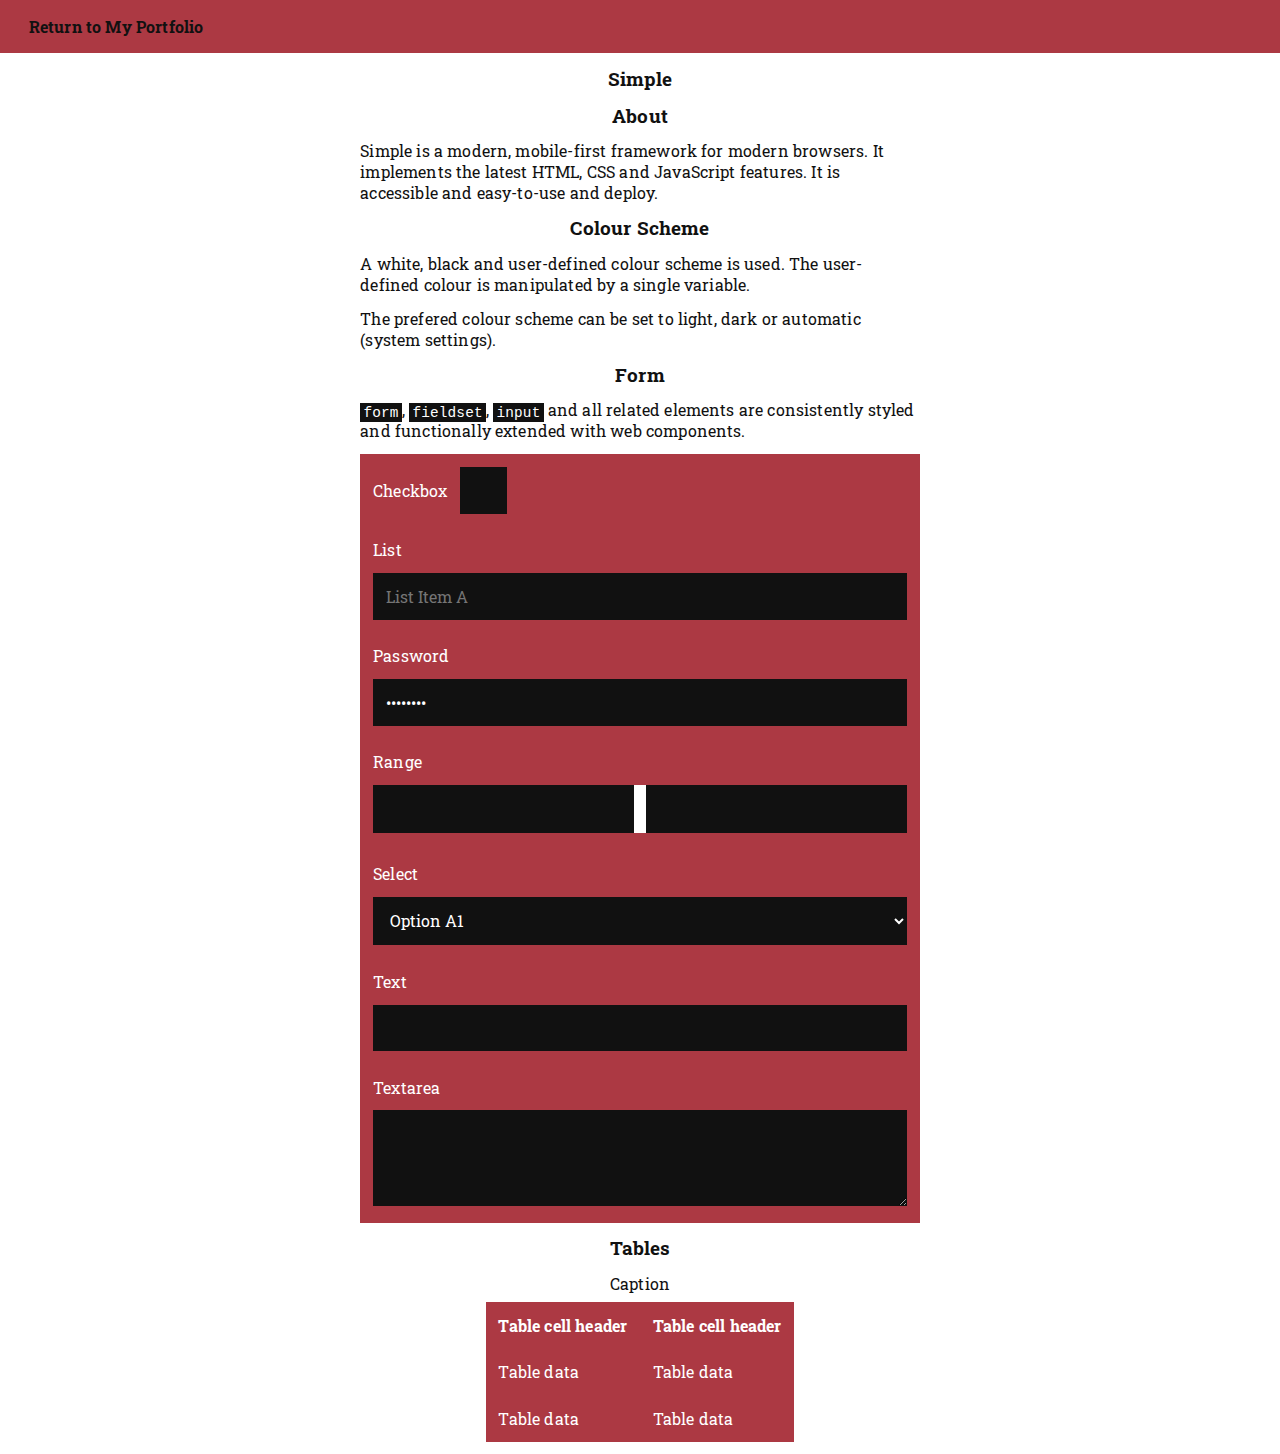
==== index.html @ 48f6e259 "Initial Commit" ====
<!DOCTYPE html>
<html lang="en" dir="ltr">
  <head>
    <meta charset='utf-8'>
    <meta name='viewport' content='width = device-width, initial-scale = 1.0'>
    <title>Scott Sewards' Simple Framework</title>
    <link rel='stylesheet' href='css/variables.min.css'>
    <link rel='stylesheet' href='css/layouts.min.css'>
    <link rel='stylesheet' href='css/content.min.css'>
    <link rel='stylesheet' href='css/components.min.css'>
    <script type='text/javascript' src='js/simple.js'></script>
    <script type='text/javascript'>
    var hue = getComputedStyle(document.documentElement).getPropertyValue('--col-theme-hue');
    setInterval(function() {
      hue = parseInt(hue) + 1;
      document.documentElement.style.setProperty('--col-theme-hue', hue + '');
      setCookie('themeColourHue', hue, false);
    }, 50);
    </script>
  </head>
  <body>
    <nav>
      <div>
        <a href='index.html'>Return to My Portfolio</a>
      </div>
    </nav>
    <main>
      <section>
        <h1>Simple</h1>
        <article>
          <h2>About</h2>
          <p>Simple is a modern, mobile-first framework for modern browsers. It implements the latest HTML, CSS and JavaScript features. It is accessible and easy-to-use and deploy.</p>
          <p class='hide'>The layout and content are seperated. Hence you can deploy layout or content features.</p>
        </article>
        <article>
          <header>
            <h2>Colour Scheme</h2>
          </header>
          <p>A white, black and user-defined colour scheme is used. The user-defined colour is manipulated by a single variable.</p>
          <p>The prefered colour scheme can be set to light, dark or automatic (system settings).</p>
          <p class='hide'>Select a colour scheme. This may not work for some browsers or devices.</p>
          <form id='change-colour-scheme' class='hide'>
            <fieldset>
              <legend>Change Colour Scheme</legend>
              <p>Set colour scheme:</p>
              <div class='inline'>
                <div class='inline'>
                  <input id='light-mode' type='radio' name='colour-scheme' value='0' disabled/>
                  <label for='light-mode'>Light</label>
                </div>
                <div class='inline'>
                  <input id='dark-mode' type='radio' name='colour-scheme' value='1' disabled/>
                  <label for='dark-mode'>Dark</label>
                </div>
              </div>
              <div class='inline'>
                <input id='auto-mode' type='radio' name='colour-scheme' value='2' disabled/>
                <label for='auto-mode'>Automatic (system settings)</label>
              </div>
            </fieldset>
          </form>
          <script type='text/javascript'>
          const prefersLight = window.matchMedia && window.matchMedia('(prefers-color-scheme: light)').matches;

          if(prefersLight) document.getElementById('light-mode').checked = true;
          else document.getElementById('dark-mode').checked = true;

          document.getElementById('light-mode').addEventListener('change', function() {
            if(this.checked) {
              document.body.style.setProperty('--col-white', '#FFF');
              document.body.style.setProperty('--col-black', '#111');
            }
          });
          document.getElementById('dark-mode').addEventListener('change', function() {
            if(this.checked) {
              document.body.style.setProperty('--col-white', '#111');
              document.body.style.setProperty('--col-black', '#FFF');
            }
          });
          </script>
        </article>
      </section>
      <!--section id='components' class='hide'>
      <h2>Components</h2>
      <p>Create Alber elements using -box suffix.</p>
      <p>I have created custom elements to ease use of the framework. No more must you use classes to use <code class='element'>div</code> and <code class='class'>.class</code>.</p>
      <article id='accord-box'>
        <h3>Accordion Box</h3>
        <accord-box>
          <accord-item>
            <summary>Accord Item A</summary>
            <p>Lorem ipsum dolor sit amet, consectetur adipisicing elit, sed do eiusmod tempor incididunt ut labore et dolore magna aliqua. Ut enim ad minim veniam, quis nostrud exercitation ullamco laboris nisi ut aliquip ex ea commodo consequat.</p>
          </accord-item>
          <accord-item>
            <summary>Accord Item B</summary>
            <p>Duis aute irure dolor in reprehenderit in voluptate velit esse cillum dolore eu fugiat nulla pariatur. Excepteur sint occaecat cupidatat non proident, sunt in culpa qui officia deserunt mollit anim id est laborum.</p>
          </accord-item>
        </accord-sum>
      </article>
      <article id='code-box'>
        <h3>Code Box</h3>
        <code-box>
          <code-comment>Lorem ipsum</code-comment>
        </code-box>
      </article>
      <article id='column-box'>
        <h3>Column Box</h3>
        <column-box>
          <div>
            <h4>Col Item A</h4>
            <p>Lorem ipsum dolor sit amet, consectetur adipisicing elit, sed do eiusmod tempor incididunt ut labore et dolore magna aliqua. Ut enim ad minim veniam, quis nostrud exercitation ullamco laboris nisi ut aliquip ex ea commodo consequat.</p>
          </div>
          <div>
            <h4>Col Item B</h4>
            <p>Duis aute irure dolor in reprehenderit in voluptate velit esse cillum dolore eu fugiat nulla pariatur. Excepteur sint occaecat cupidatat non proident, sunt in culpa qui officia deserunt mollit anim id est laborum.</p>
          </div>
        </column-box>
      </article>
      <article id='grid-box'>
        <h3>Grid Box</h3>
        <grid-box>
          <grid-item>
            <h4>Grid Item A</h4>
            <p>Lorem ipsum dolor sit amet, consectetur adipisicing elit, sed do eiusmod tempor incididunt ut labore et dolore magna aliqua. Ut enim ad minim veniam, quis nostrud exercitation ullamco laboris nisi ut aliquip ex ea commodo consequat.</p>
          </grid-item>
          <grid-item>
            <h4>Grid Item B</h4>
            <p>Duis aute irure dolor in reprehenderit in voluptate velit esse cillum dolore eu fugiat nulla pariatur. Excepteur sint occaecat cupidatat non proident, sunt in culpa qui officia deserunt mollit anim id est laborum.</p>
          </grid-item>
        </grid-box>
      </article>
      <article id='slide-box'>
        <h3>Slide Box</h3>
        <slide-box autoslide timer='5000' thumbnails>
          <slide-img  src='https://css-tricks.com/wp-content/uploads/2016/01/the-difference-placeholder.png' alt='fjnrwf'></slide-img>
        </slide-box>
      </article>
      <article id='tab-box'>
        <h3>Tab Box</h3>
        <tab-box>
          <tab-titles>
            <tab-title for='title-a' open>Title A</tab-title>
            <tab-title for='title-b'>Title B</tab-title>
          </tab-titles>
          <tab-item id='title-a'>
            <p>Lorem ipsum dolor sit amet, consectetur adipisicing elit, sed do eiusmod tempor incididunt ut labore et dolore magna aliqua. Ut enim ad minim veniam, quis nostrud exercitation ullamco laboris nisi ut aliquip ex ea commodo consequat.</p>
          </tab-item>
          <tab-item id='title-b'>
            <p>Duis aute irure dolor in reprehenderit in voluptate velit esse cillum dolore eu fugiat nulla pariatur. Excepteur sint occaecat cupidatat non proident, sunt in culpa qui officia deserunt mollit anim id est laborum.</p>
          </tab-item>
          </tab-box>
        </article>
      </article>
    </section-->
      <section id='form'>
        <h2>Form</h2>
        <p><code>form</code>, <code>fieldset</code>, <code>input</code> and all related elements are consistently styled and functionally extended with web components.</p>
        <form>
          <div class='inline'>
            <label for='checkbox'>Checkbox</label>
            <input id='checkbox' type='checkbox' name='checkbox' value='on'/>
          </div>
          <div>
            <label for='list'>List</label>
            <input id='list' name='list' list='list-items' placeholder='List Item A'/>
          </div>
          <datalist id='list-items'>
            <option value='List Item A'/>
            <option value='List Item B'/>
            <option value='List Item C'/>
          </datalist>
          <div>
            <label for='password'>Password</label>
            <input id='password' type='password' name='password' value='password'/>
            <input class='hide' type="button" name="show-password" value="Show">
          </div>
          <div>
            <label for='range'>Range</label>
            <input id='range' type='range' name='range'/>
          </div>
          <div>
            <label for='select'>Select</label>
            <select id='select' name='select'>
              <optgroup label='A'>
                <option value='1'>Option A1</option>
                <option value='1'>Option A2</option>
              </optgroup>
              <optgroup label='B'>
                <option value='1'>Option B1</option>
              </optgroup>
            </select>
          </div>
          <div>
            <label for='text'>Text</label>
            <input id='text' type='text' name='text'/>
          </div>
          <div>
            <label for='textarea'>Textarea</label>
            <textarea id='textarea' name='textarea'></textarea>
          </div>
        </form>
      </section>
      <section id='tables' class=''>
        <h2>Tables</h2>
        <table>
          <caption>Caption</caption>
          <thead>
            <tr>
              <th>Table cell header</th>
              <th>Table cell header</th>
            </tr>
          </thead>
          <tbody>
            <tr>
              <td>Table data</td>
              <td>Table data</td>
            </tr>
          </tbody>
          <tfoot>
            <tr>
              <td>Table data</td>
              <td>Table data</td>
            </tr>
          </tfoot>
        </table>
      </section>
      <section id='lists' class='hide'>
        <h2>Lists</h2>
        <div>
          <h3>Descriptive List</h3>
          <dl>
            <dt>This is a descriptive term in a descriptive list.</dt>
            <dd>This is a descriptive definition.</dd>
            <dt>This is another descriptive term.</dt>
            <dd>This is another descriptive definition.</dd>
          </dl>
        </div>
        <div>
          <h3>Lettered List</h3>
          <ol type='A'>
            <li>This is a list item.</li>
            <li>This is another list item.</li>
          </ol>
        </div>
        <div>
          <h3>Ordered List</h3>
          <ol>
            <li><data value="000033">This is a data in a list item.</data></li>
            <li>This is another list item.</li>
          </ol>
        </div>
        <div>
          <h3>Unordered List</h3>
          <ul>
            <li>This is a list item.</li>
            <li>This is another list item.</li>
          </ul>
        </div>
        <h2>Quotes</h2>
        <blockquote cite="https://www.goodreads.com/quotes/144310-the-nitrogen-in-our-dna-the-calcium-in-our-teeth">The nitrogen in our DNA, the calcium in our teeth, the iron in our blood, the carbon in our apple pies were made in the interiors of collapsing stars. We are made of starstuff.</blockquote>
        <cite>This is a citation.</cite>
        <q cite="http://reddit.com">This is quote.</q>
      </section>
      <section id='directions' class='hide'>
        <h2>Directions</h2>
        <dialog>This is a dialog.</dialog>
        <div class='hide'>
          <h3>Details</h3>
          <details open>
            <summary>This is <code>summary</code> for details, click to toggle close/open.</summary>
            <p>This text should be shown if the details element is opened.</p>
          </details>
        </div>
        <div class=''>
          <h3>Meter</h3>
          <meter value="50" min="0" max="100"></meter>
        </div>
        <div class=''>
          <h3>Progress</h3>
          <progress value="50" max="100">50%</progress>
        </div>
      </section>
    </main>
  </body>
</html>
---- css/variables.min.css ----
@import url("https://fonts.googleapis.com/css2?family=Roboto+Slab:wght@400&display=swap");:root{--col-const-white: #FFF;--col-const-black: #111;--col-white: var(--col-const-white);--col-black: var(--col-const-black);--col-theme-hue: 341;--col-theme: hsl(var(--col-theme-hue), 50%, 45%);--col-dark-theme: hsl(var(--col-theme-hue), 30%, 50%, 50%);--col-deleted: rgba(255, 0, 0, 0.6);--col-disabled: #CCC;--col-hover: #999;--col-inserted: rgba(0, 255, 0, 0.6);--col-marked: rgba(255, 255, 0, 0.6);--col-warned: #BB2B2B;--font: 'Roboto Slab', serif;--font-size: 16px;--font-script-size: 70%;--space: 0.8rem;--inline-space: 0.1rem 0.2rem;--list-space: calc(var(--space) * 2);--character-limit: 65ch;--content-width: 65rem;--transition-time: 0.125s}*{outline:0}*:focus{box-shadow:0 0 0 0.1rem black}::-webkit-calendar-picker-indicator{filter:invert(1)}.dark{--col-white: var(--col-const-black);--col-black: var(--col-const-white)}.dark ::-webkit-calendar-picker-indicator{filter:invert(0)}:disabled{cursor:not-allowed !important;background:var(--col-disabled)}::selection{background:var(--col-marked)}.picture{margin-top:-5rem;width:10rem}.banner{max-width:100rem;max-height:25rem;margin:auto;margin-top:-1rem;width:100%}.post{display:flex}.post img{width:6rem}.post>div{display:flex;flex-direction:row;width:100%;padding:var(--space)}.post p{margin:0}.user .meta,.community .meta{display:flex;flex-direction:column;background:var(--col-theme);padding:var(--space);width:100%;text-align:center}.users,.communities{display:grid;grid-template-columns:repeat(3, 1fr);grid-gap:var(--space)}
---- css/layouts.min.css ----
body,body *{box-sizing:border-box}body{background:var(--col-white);color:var(--col-black);font-family:var(--font);font-kerning:normal;font-size:var(--font-size);letter-spacing:0.01rem;display:grid;grid-gap:0;grid-template-columns:100%;grid-template-areas:"navi" "side" "main" "foot";margin:0;transition:background-color var(--transition-time)}nav{user-select:none;background:var(--col-theme);color:var(--col-black);font-weight:bold;z-index:100;position:sticky;top:0;display:flex;justify-content:space-between;grid-area:navi;padding:0 var(--space);width:100%}nav div{position:relative;display:flex;justify-content:space-between;flex-direction:row}nav div a,nav div p{color:inherit;display:block;padding:1rem;margin:0;text-decoration:none;white-space:nowrap}nav div a:hover+div,nav div p:hover+div{display:flex}nav div div{background:var(--col-theme);position:absolute;top:100%;right:-1px;display:none;border:1px solid var(--col-theme);border-top:0;flex-direction:column}nav div div:hover{display:flex}aside#content{background:#EEE;grid-area:cont;margin:auto;width:100%;max-width:var(--character-limit)}main{grid-area:main;padding:0 var(--space);margin:auto;width:100%;max-width:var(--character-limit)}aside#sidebar{background:#EEE;grid-area:side;margin:auto;width:100%;max-width:var(--character-limit)}footer{display:block;grid-area:foot;width:100%}footer div{margin:auto;max-width:var(--character-limit)}@media (min-width: 80ch){nav div ul{flex-direction:row}}.invert{background:var(--col-black);color:var(--col-white)}
---- css/content.min.css ----
﻿iframe{display:block;border:0;margin:var(--pad) auto;width:100%}picture{display:block;margin:var(--pad) auto;width:100%}form{color:var(--col-const-white);background:var(--col-theme);padding:var(--space);display:block;padding-top:0;margin:var(--space) auto}fieldset{display:block;padding:var(--space);padding-top:0;border:0.1rem solid var(--col-white);min-width:0}legend{display:block;padding:var(--space);margin:auto;margin-bottom:calc(var(--space) * -1);white-space:nowrap}label,output{display:block;padding:var(--space) var(--space) 0 0;margin-top:var(--space);white-space:nowrap}button,input,select,textarea{background:var(--col-const-black);color:var(--col-const-white);font-family:var(--font);font-size:var(--font-size);padding:var(--space);border:0;margin:0;margin-top:var(--space);width:100%;transition:background-color 0.1s}button:not(:disabled):hover,button:not(:disabled):focus,input:not(:disabled):hover,input:not(:disabled):focus,select:not(:disabled):hover,select:not(:disabled):focus,textarea:not(:disabled):hover,textarea:not(:disabled):focus{background:var(--col-hover)}button,input[type='button'],input[type='reset'],input[type='submit']{cursor:pointer;width:auto}input[type='checkbox'],input[type='radio']{cursor:pointer;appearance:none;position:relative;height:2.925rem;width:2.925rem}input[type='checkbox']{border-radius:var(--border-radius)}input[type='checkbox']:checked::after{position:absolute;content:"✓";padding-left:0.3rem}input[type='radio']{border:calc(var(--space) / 2) solid var(--col-const-black);border-radius:100%}input[type='radio']:checked{background:var(--col-theme)}input[type='color']{cursor:pointer;padding:calc(var(--space) / 2);height:3rem}input[type='color']::-webkit-color-swatch-wrapper,input[type='color']::-webkit-color-swatch{border:0;border-radius:calc(var(--border-radius) / 2)}input[type='range']{appearance:none;padding-left:0;padding-right:0;padding:0}input[type='range']::-webkit-slider-thumb{-webkit-appearance:none;cursor:pointer;background:var(--col-const-white);height:3rem;width:var(--space)}optgroup{background:var(--col-black);color:var(--col-white)}datalist{display:none}textarea{resize:vertical;min-height:3rem;height:6rem;max-height:50vh}[class*='inline']{display:flex;width:100%}[class*='inline'] button+*,[class*='inline'] input+*{margin-left:var(--space)}[class*='inline'][class*='equal'] *{width:100% !important}[class*='inline'] figure+figure{margin-left:var(--space)}.inline div{margin:0}audio{user-select:none;display:block;margin:var(--space) auto;width:100%}canvas{background:var(--col-black);display:block;margin:auto}figure{background:var(--col-alpha-theme);position:relative;display:block;border-radius:var(--border-radius);margin:auto}figure img{margin:auto;height:auto;max-height:12rem;width:auto;max-width:12rem}figcaption{display:block;padding:var(--space);text-align:center}img{user-select:none;display:block;border-radius:var(--border-radius);margin:auto;width:100%;max-width:var(--content-width);transition:transform 0.1s}img:hover{transform:scale(3)}svg{display:block;margin:auto}video{user-select:none;display:block;border-radius:var(--border-radius);margin:var(--space) auto;width:100%}article{display:block}article+article{margin-top:var(--space)}aside{display:block}footer{display:block;padding:var(--space);margin:auto;text-align:center}h1,h2,h2,h3,h4,h5,h6{font-weight:bold;text-align:center}h1{font-size:120%}h2{font-size:116%}h3{font-size:112%}h4{font-size:108%}h5{font-size:104%}h6{font-size:100%}h1,h2,h3,h4,h5,h6,p{margin:var(--space) auto}nav{display:block}section{display:block;padding:0;margin:auto;width:100%}section[class*='fill']{background:var(--col-theme) !important;color:var(--col-const-white) !important}section[class*='tall']{min-height:100vh !important}section[class*='wide']{max-width:100% !important}section+section{margin-top:var(--space)}table{background:var(--col-theme);color:var(--col-white);padding:var(--space);border-collapse:collapse;border-radius:var(--border-radius);margin:var(--space) auto;overflow:auto}caption{color:var(--col-black);margin-bottom:0.5rem}tr:hover{background:var(--col-dark-theme)}th{font-weight:bold}th,td{padding:var(--space)}a{color:inherit}abbr,acronym{cursor:help;text-decoration:underline dotted}blockquote,cite,q{font-style:italic;display:block;margin:var(--space) auto;max-width:var(--width-chars);text-align:center}blockquote::before,cite::before,q::before{content:open-quote}blockquote::after,cite::after,q::after{content:close-quote}code{font-family:"Courier New";font-size:90%;background:var(--col-black);color:var(--col-white);display:inline;padding:var(--inline-space);border-radius:var(--border-radius);white-space:pre;tab-size:4}del,.deleted{background:var(--col-deleted);text-decoration:none}del::before,.deleted::before{content:"[deletion start] "}del::after,.deleted::after{content:" [deletion end]"}dialog{background:var(--col-theme);display:block;position:static;padding:var(--space);border:var(--border);margin:auto}dl>dt{font-weight:bold}dl>dd{margin:0 0 var(--space) var(--list-space)}em,.emphasise,i,.italic{font-style:italic}.hide{display:none !important}hr{border:0;border-top:0.1rem solid var(--col-theme);margin:var(--space) 0}ins,.inserted{background:var(--col-inserted);text-decoration:none}ins::before,.inserted::before{content:"[insertion start] "}ins::after,.inserted::after{content:" [insertion end]"}kbd{background:var(--col-black);color:var(--col-white);display:inline;padding:var(--space-inline);border-radius:1px;box-shadow:0 2px 0 0 var(--col-theme)}mark{background:var(--col-marked)}mark::before{content:"[highlight start] "}mark::after{content:" [highlight end]"}meter,progress{display:block;margin:var(--space) auto;width:100%}meter{height:2rem}meter::-webkit-meter-bar{background:var(--col-black);border:0;border-radius:var(--border-radius)}meter::-webkit-meter-optimum-value{background:var(--col-theme)}progress{appearance:none}progress::-webkit-progress-bar{background:var(--col-black);border-radius:var(--border-radius)}progress::-webkit-progress-value{background:var(--col-theme);border-radius:var(--border-radius)}ol,ul{padding:0;margin-left:calc(var(--space) * 2)}ul li{list-style-type:square}pre{display:block}progress{cursor:progress}s,.strike{text-decoration:line-through}s:hover,.strike:hover{text-decoration:none}script{display:none}sub,.sub{font-size:var(--font-script-size);vertical-align:sub}sup,.sup{font-size:var(--font-script-size);vertical-align:super}time{font-weight:bold}var{font-style:italic}script{display:none}
---- css/components.min.css ----
column-box,.column{display:flex;flex-flow:row wrap}grid-box,.grid{display:grid;grid-template-columns:1fr;gap:var(--pad)}@media (min-width: 30rem){grid-box,.grid{grid-template-columns:1fr 1fr}}@media (min-width: 60rem){grid-box,.grid{grid-template-columns:1fr 1fr 1fr}}.carousel{text-align:center;display:flex;width:auto;overflow:hidden}:matches(slide-box,.slideshow) img{display:none}.accordion{filter:drop-shadow(var(--shadow))}.accordion>p{cursor:pointer;padding:var(--space);margin:0}.accordion>p:not(:first-child){border-top:0}.accordion>p.active{border-bottom:0}.accordion>div{padding:var(--space);border-top:0}.accordion>div:not(.active){display:none}.tabs{filter:drop-shadow(var(--shadow))}.tabs[class*='left']{display:flex}.tabs[class*='left'] .tab-items{flex-direction:column}.tabs[class*='right']{display:flex}.tabs[class*='right'] .tab-items{flex-direction:column}.tabs .tab-items{display:flex;overflow-y:hidden}.tabs .tab-items [class*='tab-']{background:rgba(255,255,255,0.2) !important;cursor:pointer;list-style-type:none !important;width:100%}.tabs .tab-items [class*='tab-']:first-child{border-left:0}.tabs .tab-items [class*='tab-'].active{border-bottom:0}.tabs div{overflow-y:auto;height:10em}.tabs div.show{display:block}code-comment{color:green;font-weight:bold;text-transform:uppercase !important}comment-value{color:orange}#track{display:flex;margin:auto}#track-art{box-shadow:0 0 5px 0 black;z-index:0;cursor:pointer;position:relative;height:10rem;min-width:10rem;width:10rem}#track-art img{height:100%;width:100%}#track-art:hover::before{left:30%}#track-art::before{z-index:-10;transition:left 0.1s linear;content:"";background:white;position:absolute;top:0;left:0;box-sizing:border-box;border:3rem solid black;border-radius:100%;height:10rem;width:10rem}#track-information{z-index:10;padding:1rem;width:auto}
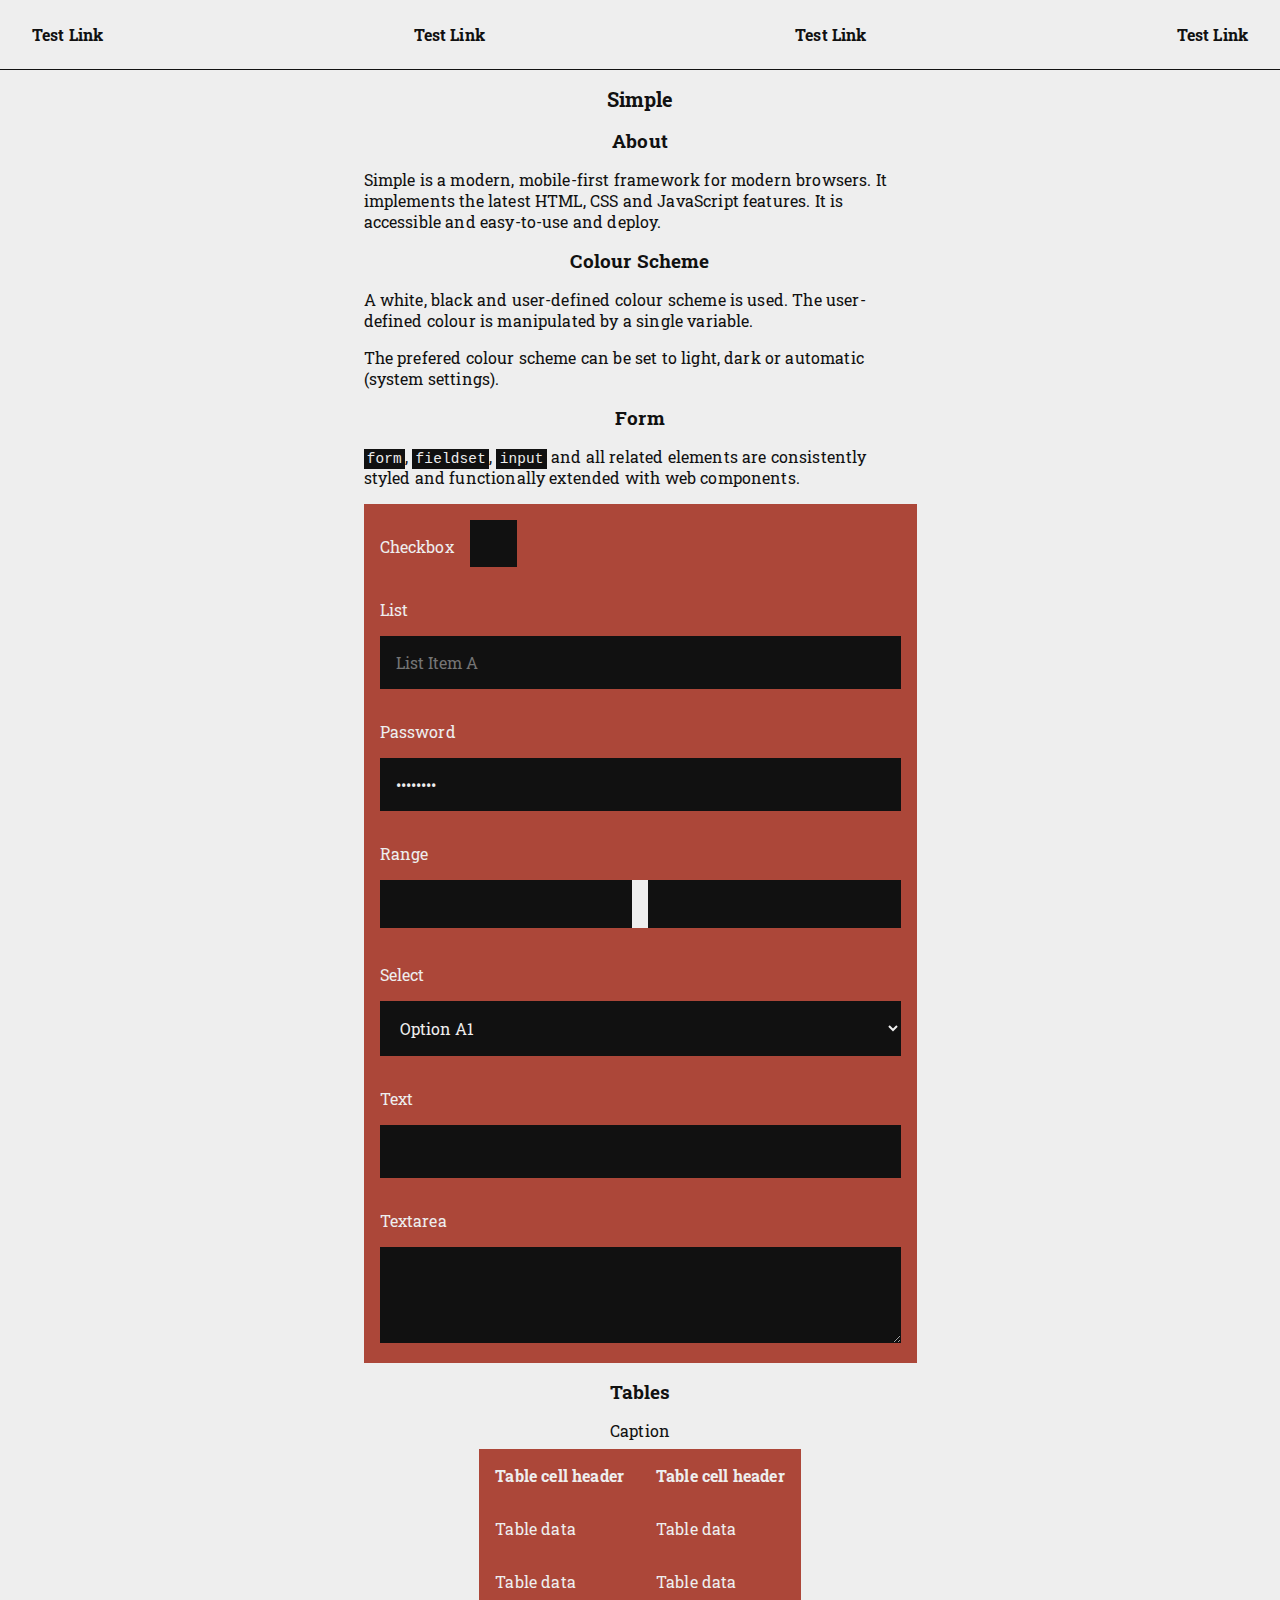
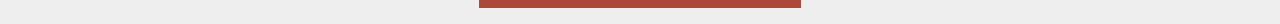
==== commit 28c61333: "Sharpening Update" ====
--- a/index.html
+++ b/index.html
@@ -1,5 +1,5 @@
 <!DOCTYPE html>
-<html lang="en" dir="ltr">
+<html lang="en" dir="ltr" class="">
   <head>
     <meta charset='utf-8'>
     <meta name='viewport' content='width = device-width, initial-scale = 1.0'>
@@ -15,13 +15,16 @@
       hue = parseInt(hue) + 1;
       document.documentElement.style.setProperty('--col-theme-hue', hue + '');
       setCookie('themeColourHue', hue, false);
-    }, 50);
+    }, 100);
     </script>
   </head>
   <body>
     <nav>
       <div>
-        <a href='index.html'>Return to My Portfolio</a>
+        <a href="#">Test Link</a>
+        <a href="#">Test Link</a>
+        <a href="#">Test Link</a>
+        <a href="#">Test Link</a>
       </div>
     </nav>
     <main>
--- a/css/variables.min.css
+++ b/css/variables.min.css
@@ -1 +1 @@
-@import url("https://fonts.googleapis.com/css2?family=Roboto+Slab:wght@400&display=swap");:root{--col-const-white: #FFF;--col-const-black: #111;--col-white: var(--col-const-white);--col-black: var(--col-const-black);--col-theme-hue: 341;--col-theme: hsl(var(--col-theme-hue), 50%, 45%);--col-dark-theme: hsl(var(--col-theme-hue), 30%, 50%, 50%);--col-deleted: rgba(255, 0, 0, 0.6);--col-disabled: #CCC;--col-hover: #999;--col-inserted: rgba(0, 255, 0, 0.6);--col-marked: rgba(255, 255, 0, 0.6);--col-warned: #BB2B2B;--font: 'Roboto Slab', serif;--font-size: 16px;--font-script-size: 70%;--space: 0.8rem;--inline-space: 0.1rem 0.2rem;--list-space: calc(var(--space) * 2);--character-limit: 65ch;--content-width: 65rem;--transition-time: 0.125s}*{outline:0}*:focus{box-shadow:0 0 0 0.1rem black}::-webkit-calendar-picker-indicator{filter:invert(1)}.dark{--col-white: var(--col-const-black);--col-black: var(--col-const-white)}.dark ::-webkit-calendar-picker-indicator{filter:invert(0)}:disabled{cursor:not-allowed !important;background:var(--col-disabled)}::selection{background:var(--col-marked)}.picture{margin-top:-5rem;width:10rem}.banner{max-width:100rem;max-height:25rem;margin:auto;margin-top:-1rem;width:100%}.post{display:flex}.post img{width:6rem}.post>div{display:flex;flex-direction:row;width:100%;padding:var(--space)}.post p{margin:0}.user .meta,.community .meta{display:flex;flex-direction:column;background:var(--col-theme);padding:var(--space);width:100%;text-align:center}.users,.communities{display:grid;grid-template-columns:repeat(3, 1fr);grid-gap:var(--space)}
+@import url("https://fonts.googleapis.com/css2?family=Roboto+Slab:wght@400&display=swap");:root{--col-const-white: #EEE;--col-const-black: #111;--col-white: var(--col-const-white);--col-black: var(--col-const-black);--col-theme-hue: 151;--col-theme: hsl(var(--col-theme-hue), 50%, 45%);--col-dark-theme: hsl(var(--col-theme-hue), 30%, 50%, 50%);--col-deleted: rgba(255, 0, 0, 0.6);--col-disabled: #CCC;--col-hover: #999;--col-inserted: rgba(0, 255, 0, 0.6);--col-marked: var(--col-theme);--col-warned: #BB2B2B;--font: "Roboto Slab", sans-serif;--font-size: 16px;--font-script-size: 70%;--space: 1rem;--inline-space: 0.1rem 0.2rem;--list-space: calc(var(--space) * 2);--character-limit: 65ch;--content-width: 65rem;--transition-time: 0.1s}::-webkit-calendar-picker-indicator{filter:invert(1)}.dark{--col-white: var(--col-const-black);--col-black: var(--col-const-white)}.dark ::-webkit-calendar-picker-indicator{filter:invert(0)}:disabled{cursor:not-allowed !important;background:var(--col-disabled)}::selection{background:var(--col-marked);color:var(--col-const-white)}::-webkit-scrollbar{width:1.2rem}::-webkit-scrollbar-track{background:var(--col-black)}::-webkit-scrollbar-thumb{background:var(--col-white);border-left:0.1rem solid black}::-webkit-scrollbar-thumb:hover{background:var(--col-theme)}.centre{text-align:center}
--- a/css/layouts.min.css
+++ b/css/layouts.min.css
@@ -1,4 +1,3 @@
 body,body *{box-sizing:border-box}body{background:var(--col-white);color:var(--col-black);font-family:var(--font);font-kerning:normal;font-size:var(--font-size);letter-spacing:0.01rem;display:grid;grid-gap:0;grid-template-columns:100%;grid-template-areas:"navi"- "side"  "main"- "foot";margin:0;transition:background-color var(--transition-time)}nav{user-select:none;background:var(--col-theme);color:var(--col-black);font-weight:bold;z-index:100;position:sticky;top:0;display:flex;justify-content:space-between;grid-area:navi;padding:0 var(--space);width:100%}nav div{position:relative;display:flex;justify-content:space-between;flex-direction:row}nav div a,nav div p{color:inherit;display:block;padding:1rem;margin:0;text-decoration:none;white-space:nowrap}nav div a:hover+div,nav div p:hover+div{display:flex}nav div div{background:var(--col-theme);position:absolute;top:100%;right:-1px;display:none;border:1px solid var(--col-theme);border-top:0;flex-direction:column}nav div div:hover{display:flex}aside#content{background:#EEE;grid-area:cont;margin:auto;width:100%;max-width:var(--character-limit)}main{grid-area:main;padding:0 var(--space);margin:auto;width:100%;max-width:var(--character-limit)}aside#sidebar{background:#EEE;grid-area:side;margin:auto;width:100%;max-width:var(--character-limit)}footer{display:block;grid-area:foot;width:100%}footer div{margin:auto;max-width:var(--character-limit)}@media (min-width: 80ch){nav div ul{flex-direction:row}}.invert{background:var(--col-black);color:var(--col-white)}
+ "foot";margin:0;transition:background-color var(--transition-time)}nav{user-select:none;background:var(--col-white);color:var(--col-black);border-bottom:0.1rem solid var(--col-black);font-weight:bold;z-index:100;display:flex;justify-content:space-between;grid-area:navi;padding:0.5rem var(--space);width:100%}nav.sticky{position:sticky;top:0}nav div{position:relative;display:flex;justify-content:space-between;flex-direction:row}nav div div{background:var(--col-theme);position:absolute;top:100%;right:-1px;display:none;border:1px solid var(--col-theme);border-top:0;flex-direction:column}nav div div:hover{display:flex}nav a{color:inherit;display:block;padding:1rem;margin:0;text-decoration:none;white-space:nowrap}nav a:hover+div{display:flex}main{grid-area:main;padding:0 var(--space);margin:auto;width:100%;max-width:var(--character-limit)}footer{background:var(--col-const-black);color:var(--col-const-white);display:block;grid-area:foot;width:100%}footer div{margin:auto;max-width:var(--character-limit)}
--- a/css/content.min.css
+++ b/css/content.min.css
@@ -1 +1 @@
-﻿iframe{display:block;border:0;margin:var(--pad) auto;width:100%}picture{display:block;margin:var(--pad) auto;width:100%}form{color:var(--col-const-white);background:var(--col-theme);padding:var(--space);display:block;padding-top:0;margin:var(--space) auto}fieldset{display:block;padding:var(--space);padding-top:0;border:0.1rem solid var(--col-white);min-width:0}legend{display:block;padding:var(--space);margin:auto;margin-bottom:calc(var(--space) * -1);white-space:nowrap}label,output{display:block;padding:var(--space) var(--space) 0 0;margin-top:var(--space);white-space:nowrap}button,input,select,textarea{background:var(--col-const-black);color:var(--col-const-white);font-family:var(--font);font-size:var(--font-size);padding:var(--space);border:0;margin:0;margin-top:var(--space);width:100%;transition:background-color 0.1s}button:not(:disabled):hover,button:not(:disabled):focus,input:not(:disabled):hover,input:not(:disabled):focus,select:not(:disabled):hover,select:not(:disabled):focus,textarea:not(:disabled):hover,textarea:not(:disabled):focus{background:var(--col-hover)}button,input[type='button'],input[type='reset'],input[type='submit']{cursor:pointer;width:auto}input[type='checkbox'],input[type='radio']{cursor:pointer;appearance:none;position:relative;height:2.925rem;width:2.925rem}input[type='checkbox']{border-radius:var(--border-radius)}input[type='checkbox']:checked::after{position:absolute;content:"✓";padding-left:0.3rem}input[type='radio']{border:calc(var(--space) / 2) solid var(--col-const-black);border-radius:100%}input[type='radio']:checked{background:var(--col-theme)}input[type='color']{cursor:pointer;padding:calc(var(--space) / 2);height:3rem}input[type='color']::-webkit-color-swatch-wrapper,input[type='color']::-webkit-color-swatch{border:0;border-radius:calc(var(--border-radius) / 2)}input[type='range']{appearance:none;padding-left:0;padding-right:0;padding:0}input[type='range']::-webkit-slider-thumb{-webkit-appearance:none;cursor:pointer;background:var(--col-const-white);height:3rem;width:var(--space)}optgroup{background:var(--col-black);color:var(--col-white)}datalist{display:none}textarea{resize:vertical;min-height:3rem;height:6rem;max-height:50vh}[class*='inline']{display:flex;width:100%}[class*='inline'] button+*,[class*='inline'] input+*{margin-left:var(--space)}[class*='inline'][class*='equal'] *{width:100% !important}[class*='inline'] figure+figure{margin-left:var(--space)}.inline div{margin:0}audio{user-select:none;display:block;margin:var(--space) auto;width:100%}canvas{background:var(--col-black);display:block;margin:auto}figure{background:var(--col-alpha-theme);position:relative;display:block;border-radius:var(--border-radius);margin:auto}figure img{margin:auto;height:auto;max-height:12rem;width:auto;max-width:12rem}figcaption{display:block;padding:var(--space);text-align:center}img{user-select:none;display:block;border-radius:var(--border-radius);margin:auto;width:100%;max-width:var(--content-width);transition:transform 0.1s}img:hover{transform:scale(3)}svg{display:block;margin:auto}video{user-select:none;display:block;border-radius:var(--border-radius);margin:var(--space) auto;width:100%}article{display:block}article+article{margin-top:var(--space)}aside{display:block}footer{display:block;padding:var(--space);margin:auto;text-align:center}h1,h2,h2,h3,h4,h5,h6{font-weight:bold;text-align:center}h1{font-size:120%}h2{font-size:116%}h3{font-size:112%}h4{font-size:108%}h5{font-size:104%}h6{font-size:100%}h1,h2,h3,h4,h5,h6,p{margin:var(--space) auto}nav{display:block}section{display:block;padding:0;margin:auto;width:100%}section[class*='fill']{background:var(--col-theme) !important;color:var(--col-const-white) !important}section[class*='tall']{min-height:100vh !important}section[class*='wide']{max-width:100% !important}section+section{margin-top:var(--space)}table{background:var(--col-theme);color:var(--col-white);padding:var(--space);border-collapse:collapse;border-radius:var(--border-radius);margin:var(--space) auto;overflow:auto}caption{color:var(--col-black);margin-bottom:0.5rem}tr:hover{background:var(--col-dark-theme)}th{font-weight:bold}th,td{padding:var(--space)}a{color:inherit}abbr,acronym{cursor:help;text-decoration:underline dotted}blockquote,cite,q{font-style:italic;display:block;margin:var(--space) auto;max-width:var(--width-chars);text-align:center}blockquote::before,cite::before,q::before{content:open-quote}blockquote::after,cite::after,q::after{content:close-quote}code{font-family:"Courier New";font-size:90%;background:var(--col-black);color:var(--col-white);display:inline;padding:var(--inline-space);border-radius:var(--border-radius);white-space:pre;tab-size:4}del,.deleted{background:var(--col-deleted);text-decoration:none}del::before,.deleted::before{content:"[deletion start] "}del::after,.deleted::after{content:" [deletion end]"}dialog{background:var(--col-theme);display:block;position:static;padding:var(--space);border:var(--border);margin:auto}dl>dt{font-weight:bold}dl>dd{margin:0 0 var(--space) var(--list-space)}em,.emphasise,i,.italic{font-style:italic}.hide{display:none !important}hr{border:0;border-top:0.1rem solid var(--col-theme);margin:var(--space) 0}ins,.inserted{background:var(--col-inserted);text-decoration:none}ins::before,.inserted::before{content:"[insertion start] "}ins::after,.inserted::after{content:" [insertion end]"}kbd{background:var(--col-black);color:var(--col-white);display:inline;padding:var(--space-inline);border-radius:1px;box-shadow:0 2px 0 0 var(--col-theme)}mark{background:var(--col-marked)}mark::before{content:"[highlight start] "}mark::after{content:" [highlight end]"}meter,progress{display:block;margin:var(--space) auto;width:100%}meter{height:2rem}meter::-webkit-meter-bar{background:var(--col-black);border:0;border-radius:var(--border-radius)}meter::-webkit-meter-optimum-value{background:var(--col-theme)}progress{appearance:none}progress::-webkit-progress-bar{background:var(--col-black);border-radius:var(--border-radius)}progress::-webkit-progress-value{background:var(--col-theme);border-radius:var(--border-radius)}ol,ul{padding:0;margin-left:calc(var(--space) * 2)}ul li{list-style-type:square}pre{display:block}progress{cursor:progress}s,.strike{text-decoration:line-through}s:hover,.strike:hover{text-decoration:none}script{display:none}sub,.sub{font-size:var(--font-script-size);vertical-align:sub}sup,.sup{font-size:var(--font-script-size);vertical-align:super}time{font-weight:bold}var{font-style:italic}script{display:none}
+﻿iframe{display:block;border:0;margin:var(--pad) auto;width:100%}picture{display:block;margin:var(--pad) auto;width:100%}form:not(.formless){color:var(--col-const-white);background:var(--col-theme);padding:var(--space);display:block;padding-top:0;margin:var(--space) auto}fieldset{display:block;padding:var(--space);padding-top:0;border:0.1rem solid var(--col-white);min-width:0}legend{display:block;padding:var(--space);margin:auto;margin-bottom:calc(var(--space) * -1);white-space:nowrap}label,output{display:block;padding:var(--space) var(--space) 0 0;margin-top:var(--space);white-space:nowrap}button,input,select,textarea{background:var(--col-const-black);color:var(--col-const-white);font-family:var(--font);font-size:var(--font-size);padding:var(--space);border:0;margin:0;margin-top:var(--space);width:100%;outline:0;transition:background-color 0.1s}button:not(:disabled):hover,button:not(:disabled):focus,input:not(:disabled):hover,input:not(:disabled):focus,select:not(:disabled):hover,select:not(:disabled):focus,textarea:not(:disabled):hover,textarea:not(:disabled):focus{background:var(--col-hover)}button,input[type='button'],input[type='reset'],input[type='submit']{cursor:pointer;width:auto}input[type='checkbox'],input[type='radio']{cursor:pointer;appearance:none;position:relative;height:2.925rem;width:2.925rem}input[type='checkbox']{border-radius:var(--border-radius)}input[type='checkbox']:checked::after{position:absolute;content:"✓";padding-left:0.3rem}input[type='radio']{border:calc(var(--space) / 2) solid var(--col-const-black);border-radius:100%}input[type='radio']:checked{background:var(--col-theme)}input[type='color']{cursor:pointer;padding:calc(var(--space) / 2);height:3rem}input[type='color']::-webkit-color-swatch-wrapper,input[type='color']::-webkit-color-swatch{border:0;border-radius:calc(var(--border-radius) / 2)}input[type='range']{appearance:none;padding-left:0;padding-right:0;padding:0}input[type='range']::-webkit-slider-thumb{-webkit-appearance:none;cursor:pointer;background:var(--col-const-white);height:3rem;width:var(--space)}optgroup{background:var(--col-black);color:var(--col-white)}datalist{display:none}textarea{resize:vertical;min-height:3rem;height:6rem;max-height:50vh}[class*='inline']{display:flex;width:100%}[class*='inline'] button+*,[class*='inline'] input+*{margin-left:var(--space)}[class*='inline'][class*='equal'] *{width:100% !important}[class*='inline'] figure+figure{margin-left:var(--space)}.inline div{margin:0}audio{user-select:none;display:block;margin:var(--space) auto;width:100%}canvas{background:var(--col-black);display:block;margin:auto}figure{background:var(--col-alpha-theme);position:relative;display:block;border-radius:var(--border-radius);margin:auto}figure img{margin:auto;height:auto;max-height:12rem;width:auto;max-width:12rem}figcaption{display:block;padding:var(--space);text-align:center}img{user-select:none;display:block;border-radius:var(--border-radius);margin:auto;width:100%;max-width:var(--content-width);transition:transform 0.1s}img:hover{transform:scale(3)}svg{display:block;margin:auto}video{user-select:none;display:block;border-radius:var(--border-radius);margin:var(--space) auto;width:100%}article{display:block}article+article{margin-top:var(--space)}aside{display:block}footer{display:block;padding:var(--space);margin:auto;text-align:center}h1,h2,h2,h3,h4,h5,h6{text-align:center}h1{font-size:125%}h2{font-size:120%}h3{font-size:115%}h4{font-size:110%}h5{font-size:105%}h6{font-size:100%}h1,h2,h3,h4,h5,h6,p{margin:var(--space) auto}nav{display:block}section{display:block;padding:0;margin:auto;width:100%}section[class*='fill']{background:var(--col-theme) !important;color:var(--col-const-white) !important}section[class*='tall']{min-height:100vh !important}section[class*='wide']{max-width:100% !important}section+section{margin-top:var(--space)}table{background:var(--col-theme);color:var(--col-white);padding:var(--space);border-collapse:collapse;border-radius:var(--border-radius);margin:var(--space) auto;overflow:auto}caption{color:var(--col-black);margin-bottom:0.5rem}tr:hover{background:var(--col-dark-theme)}th{font-weight:bold}th,td{padding:var(--space)}a{color:var(--col-theme);font-weight:bold;text-decoration:none;outline:0}a:focus-visible{background-color:var(--col-marked);color:var(--col-const-white);box-shadow:0 0 0 0.5rem var(--col-marked)}abbr,acronym{cursor:help;text-decoration:underline dotted}blockquote,cite,q{font-style:italic;display:block;margin:var(--space) auto;max-width:var(--width-chars);text-align:center}blockquote::before,cite::before,q::before{content:open-quote}blockquote::after,cite::after,q::after{content:close-quote}code{font-family:"Courier New";font-size:90%;background:var(--col-black);color:var(--col-white);display:inline;padding:var(--inline-space);border-radius:var(--border-radius);white-space:pre;tab-size:4}del,.deleted{background:var(--col-deleted);text-decoration:none}del::before,.deleted::before{content:"[deletion start] "}del::after,.deleted::after{content:" [deletion end]"}dialog{background:var(--col-theme);display:block;position:static;padding:var(--space);border:var(--border);margin:auto}dl>dt{font-weight:bold}dl>dd{margin:0 0 var(--space) var(--list-space)}em,.emphasise,i,.italic{font-style:italic}.hide{display:none !important}hr{border:0;border-top:0.1rem solid var(--col-theme);margin:var(--space) 0}ins,.inserted{background:var(--col-inserted);text-decoration:none}ins::before,.inserted::before{content:"[insertion start] "}ins::after,.inserted::after{content:" [insertion end]"}kbd{background:var(--col-black);color:var(--col-white);display:inline;padding:var(--space-inline);border-radius:1px;box-shadow:0 2px 0 0 var(--col-theme)}mark{background:var(--col-marked)}mark::before{content:"[highlight start] "}mark::after{content:" [highlight end]"}meter,progress{display:block;margin:var(--space) auto;width:100%}meter{height:2rem}meter::-webkit-meter-bar{background:var(--col-black);border:0;border-radius:var(--border-radius)}meter::-webkit-meter-optimum-value{background:var(--col-theme)}progress{appearance:none}progress::-webkit-progress-bar{background:var(--col-black);border-radius:var(--border-radius)}progress::-webkit-progress-value{background:var(--col-theme);border-radius:var(--border-radius)}ol,ul{padding:0;margin-left:calc(var(--space) * 2)}ul li{list-style-type:square}pre{display:block}progress{cursor:progress}s,.strike{text-decoration:line-through}s:hover,.strike:hover{text-decoration:none}script{display:none}sub,.sub{font-size:var(--font-script-size);vertical-align:sub}sup,.sup{font-size:var(--font-script-size);vertical-align:super}time{font-weight:bold}var{font-style:italic}script{display:none}
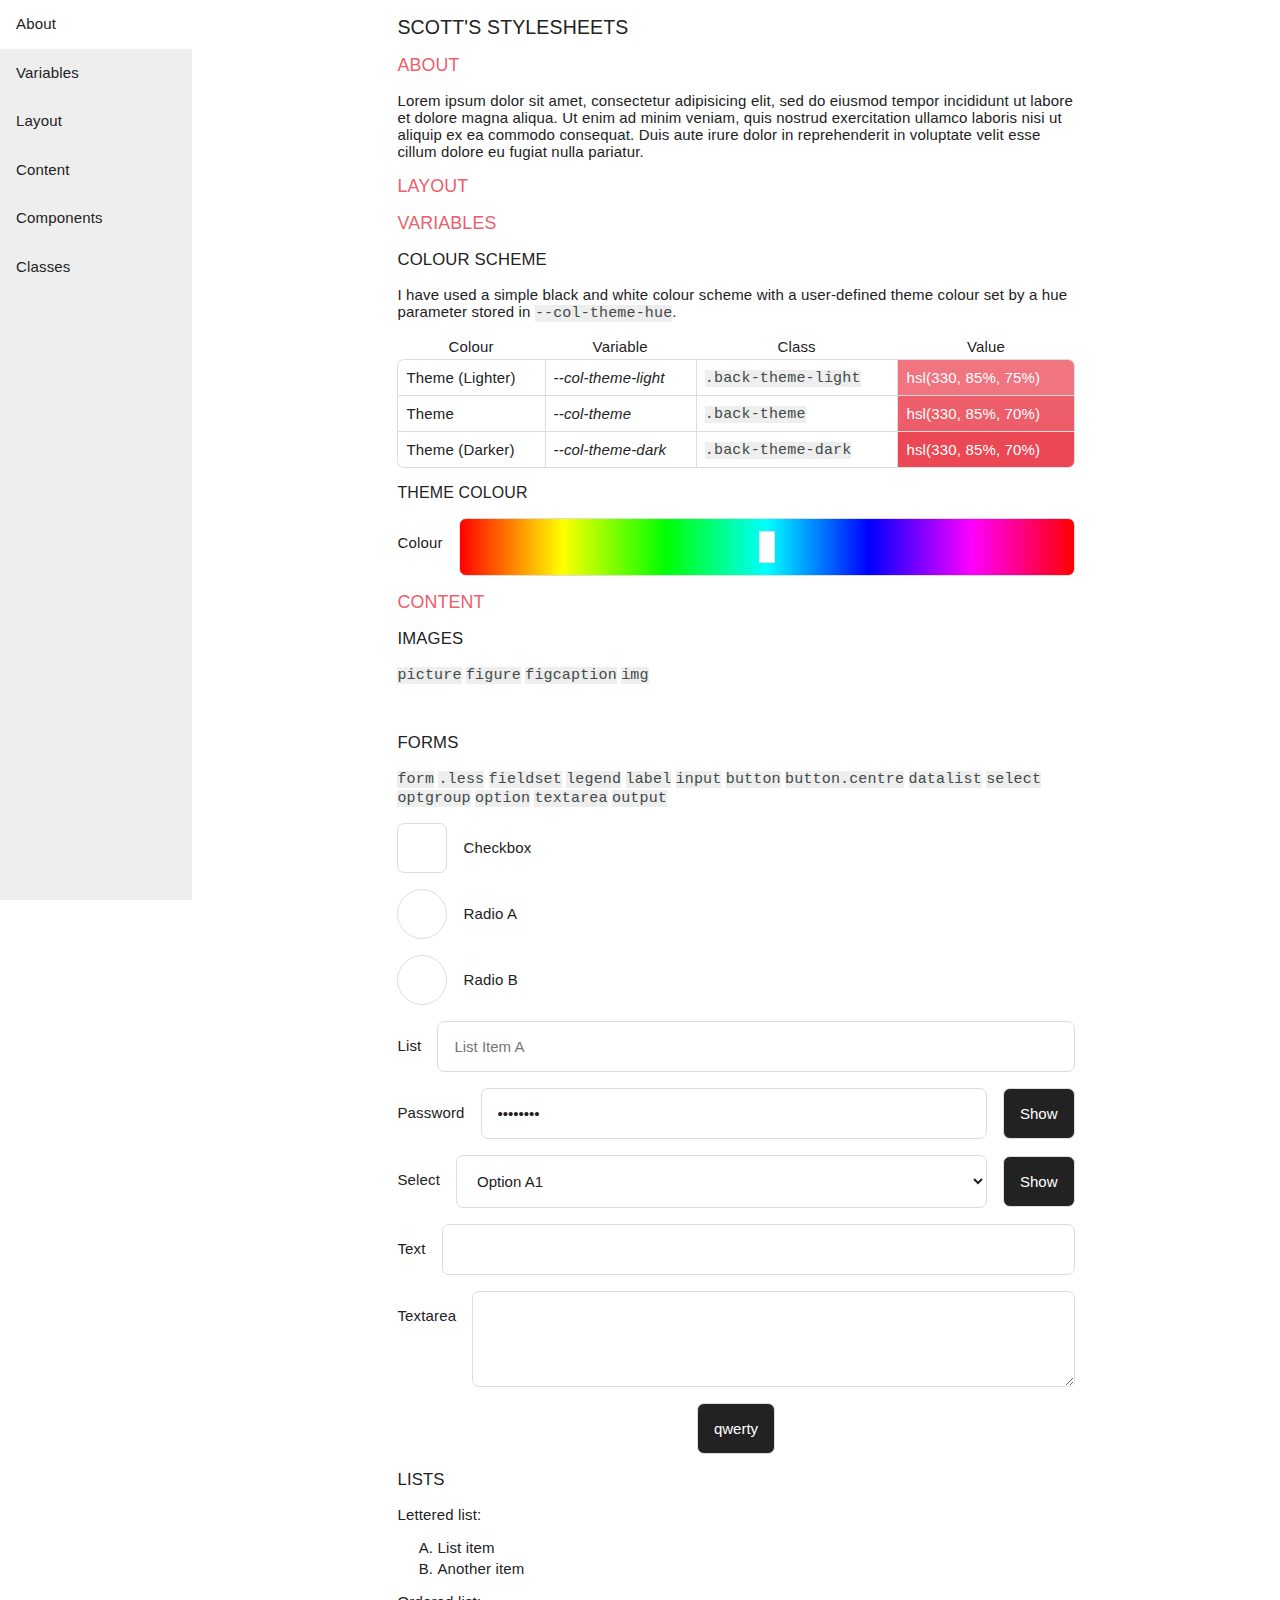
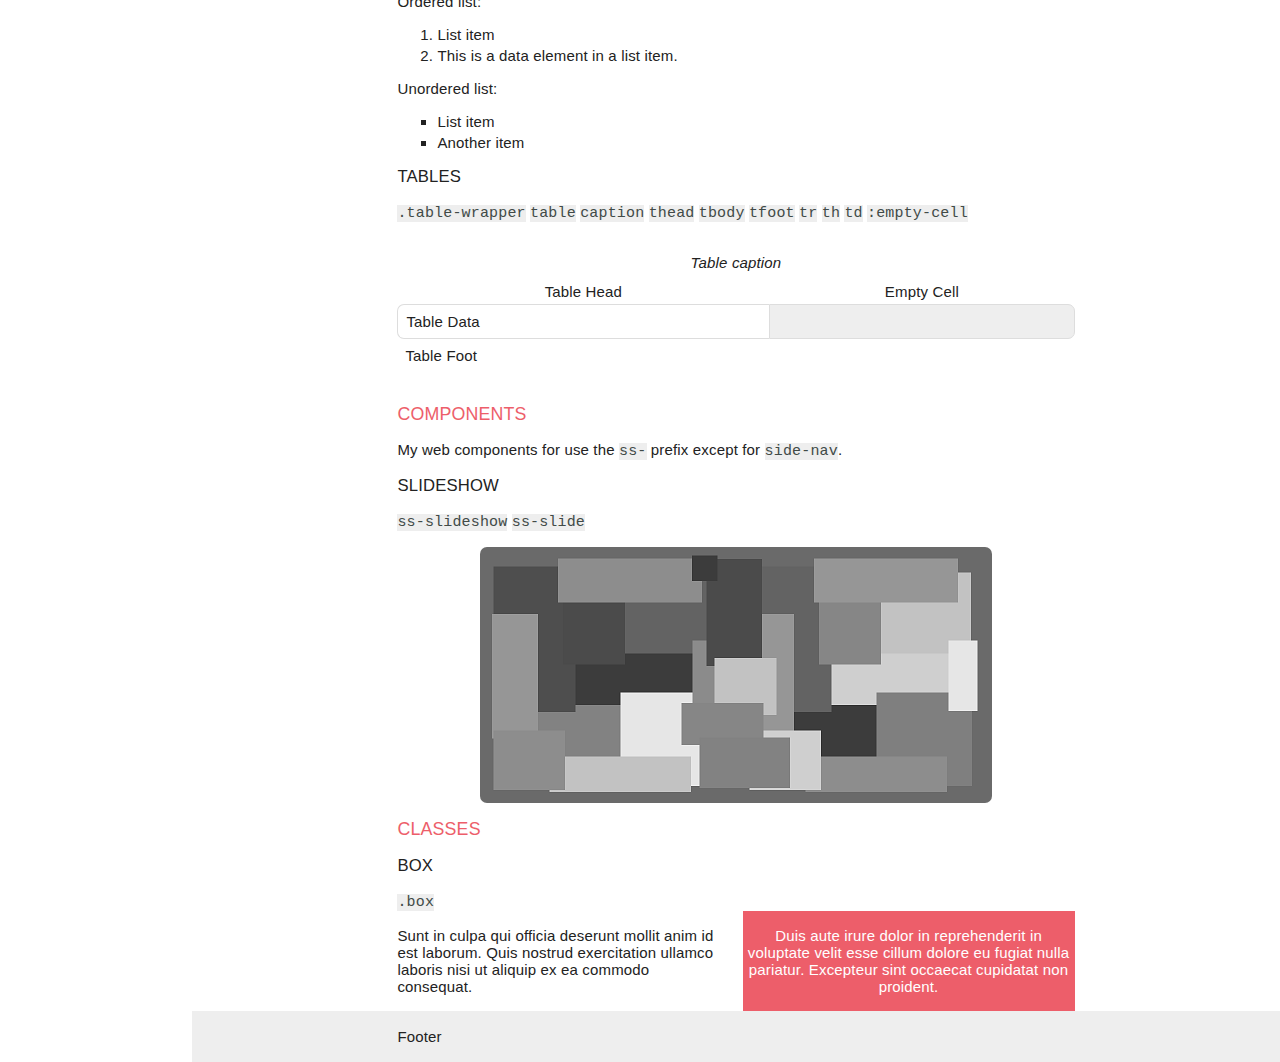
==== commit df36ceed: "Minor Update" ====
--- a/index.html
+++ b/index.html
@@ -1,288 +1,302 @@
 <!DOCTYPE html>
 <html lang="en" dir="ltr" class="">
   <head>
-    <meta charset='utf-8'>
-    <meta name='viewport' content='width = device-width, initial-scale = 1.0'>
-    <title>Scott Sewards' Simple Framework</title>
-    <link rel='stylesheet' href='css/variables.min.css'>
-    <link rel='stylesheet' href='css/layouts.min.css'>
-    <link rel='stylesheet' href='css/content.min.css'>
-    <link rel='stylesheet' href='css/components.min.css'>
-    <script type='text/javascript' src='js/simple.js'></script>
-    <script type='text/javascript'>
-    var hue = getComputedStyle(document.documentElement).getPropertyValue('--col-theme-hue');
-    setInterval(function() {
-      hue = parseInt(hue) + 1;
-      document.documentElement.style.setProperty('--col-theme-hue', hue + '');
-      setCookie('themeColourHue', hue, false);
-    }, 100);
+    <meta charset="utf-8">
+    <meta name="viewport" content="width=device-width, initial-scale=1.0">
+    <title>Scott's Stylesheets</title>
+    <link rel="stylesheet" href="css/1.0.0/variables.css">
+    <link rel="stylesheet" href="css/1.0.0/layout.min.css">
+    <link rel="stylesheet" href="css/1.0.0/content.min.css">
+    <link rel="stylesheet" href="css/1.0.0/components.min.css">
+    <link rel="stylesheet" href="css/1.0.0/classes.css">
+    <script type="text/javascript" src="js/ss-functions.js"></script>
+    <script type="text/javascript" src="js/ss-components.js"></script>
+    <script type="text/javascript">
+    window.onload = function() {
+      document.querySelectorAll("img").forEach((img, index) => img.setAttribute("style", `max-width: ${img.naturalWidth}px`));
+      //var themeColourHue = getCookie('themeColourHue');
+      //if(themeColourHue !== null) document.documentElement.style.setProperty('--col-theme-hue', themeColourHue);
+      /*
+      $('#theme-colour-hue').value = getComputedStyle(document.documentElement).getPropertyValue('--col-theme-hue');
+      $('#theme-colour-output').value = getComputedStyle(document.documentElement).getPropertyValue('--col-theme-hue');
+      $('#theme-colour-hue').addEventListener('change', function() {
+        document.documentElement.style.setProperty("--col-theme-hue", this.value);
+        $('#theme-colour-output').value = this.value.toUpperCase();
+        setCookie('themeColourHue', this.value);
+      });
+      $('#theme-colour-hue').addEventListener('input', function() {
+        document.documentElement.style.setProperty("--col-theme-hue", this.value);
+        $('#theme-colour-output').value = this.value.toUpperCase();
+      });
+
+      var hue = getComputedStyle(document.documentElement).getPropertyValue('--col-theme-hue');
+      setInterval(function() {
+        hue = parseInt(hue) + 1;
+        document.documentElement.style.setProperty('--col-theme-hue', hue + '');
+        setCookie('themeColourHue', hue, false);
+      }, 100);
+      */
+    }
     </script>
   </head>
   <body>
-    <nav>
-      <div>
-        <a href="#">Test Link</a>
-        <a href="#">Test Link</a>
-        <a href="#">Test Link</a>
-        <a href="#">Test Link</a>
+    <side-nav>
+      <a href="#about">About</a>
+      <a href="#variables">Variables</a>
+      <a href="#layout">Layout</a>
+      <a href="#content">Content</a>
+      <a href="#components">Components</a>
+      <a href="#classes">Classes</a>
+    </side-nav>
+    <nav class="hide">
+      <div class="container">
+        <a href="#variables">Variables</a>
+        <a href="#layout">Layout</a>
+        <a href="#content">Content</a>
+        <a href="#components">Components</a>
+        <a href="#classes">Classes</a>
+        <div class="dropdown">
+          <a href="#">Dropdown</a>
+          <ul>
+            <li><a>dfsds</a></li>
+          </ul>
+        </div>
       </div>
     </nav>
     <main>
-      <section>
-        <h1>Simple</h1>
-        <article>
-          <h2>About</h2>
-          <p>Simple is a modern, mobile-first framework for modern browsers. It implements the latest HTML, CSS and JavaScript features. It is accessible and easy-to-use and deploy.</p>
-          <p class='hide'>The layout and content are seperated. Hence you can deploy layout or content features.</p>
-        </article>
-        <article>
-          <header>
-            <h2>Colour Scheme</h2>
-          </header>
-          <p>A white, black and user-defined colour scheme is used. The user-defined colour is manipulated by a single variable.</p>
-          <p>The prefered colour scheme can be set to light, dark or automatic (system settings).</p>
-          <p class='hide'>Select a colour scheme. This may not work for some browsers or devices.</p>
-          <form id='change-colour-scheme' class='hide'>
-            <fieldset>
-              <legend>Change Colour Scheme</legend>
-              <p>Set colour scheme:</p>
-              <div class='inline'>
-                <div class='inline'>
-                  <input id='light-mode' type='radio' name='colour-scheme' value='0' disabled/>
-                  <label for='light-mode'>Light</label>
-                </div>
-                <div class='inline'>
-                  <input id='dark-mode' type='radio' name='colour-scheme' value='1' disabled/>
-                  <label for='dark-mode'>Dark</label>
-                </div>
-              </div>
-              <div class='inline'>
-                <input id='auto-mode' type='radio' name='colour-scheme' value='2' disabled/>
-                <label for='auto-mode'>Automatic (system settings)</label>
-              </div>
-            </fieldset>
+      <h1>Scott's Stylesheets</h1>
+      <section id="about">
+        <h2>About</h2>
+        <p>Lorem ipsum dolor sit amet, consectetur adipisicing elit, sed do eiusmod tempor incididunt ut labore et dolore magna aliqua. Ut enim ad minim veniam, quis nostrud exercitation ullamco laboris nisi ut aliquip ex ea commodo consequat. Duis aute irure dolor in reprehenderit in voluptate velit esse cillum dolore eu fugiat nulla pariatur.</p>
+      </section>
+      <section id="layout">
+        <h2>Layout</h2>
+      </section>
+      <section id="variables">
+        <h2>Variables</h2>
+        <article id="colour-scheme">
+          <h3>Colour Scheme</h3>
+          <p>I have used a simple black and white colour scheme with a user-defined theme colour set by a hue parameter stored in <code>--col-theme-hue</code>.</p>
+          <table>
+            <thead>
+              <tr>
+                <th>Colour</th>
+                <th>Variable</th>
+                <th>Class</th>
+                <th>Value</th>
+              </tr>
+            </thead>
+            <tbody>
+              <tr>
+                <td>Theme (Lighter)</td>
+                <td><var>--col-theme-light</var></td>
+                <td><code>.back-theme-light</code></td>
+                <td class="back-theme-light text-white">hsl(330, 85%, 75%)</td>
+              </tr>
+              <tr>
+                <td>Theme</td>
+                <td><var>--col-theme</var></td>
+                <td><code>.back-theme</code></td>
+                <td class="back-theme text-white">hsl(330, 85%, 70%)</td>
+              </tr>
+              <tr>
+                <td>Theme (Darker)</td>
+                <td><var>--col-theme-dark</var></td>
+                <td><code>.back-theme-dark</code></td>
+                <td class="back-theme-dark text-white">hsl(330, 85%, 70%)</td>
+              </tr>
+            </tbody>
+          </table>
+
+          <h4>Theme Colour</h4>
+          <form class="less">
+            <div class="inline">
+              <label for="colour-scheme-picker">Colour</label>
+              <input id="colour-scheme-picker" class="colour-picker" type="range" min="0" max="359">
+              <!--output id="colour-scheme-hue"></output-->
+            </div>
           </form>
-          <script type='text/javascript'>
-          const prefersLight = window.matchMedia && window.matchMedia('(prefers-color-scheme: light)').matches;
-
-          if(prefersLight) document.getElementById('light-mode').checked = true;
-          else document.getElementById('dark-mode').checked = true;
-
-          document.getElementById('light-mode').addEventListener('change', function() {
-            if(this.checked) {
-              document.body.style.setProperty('--col-white', '#FFF');
-              document.body.style.setProperty('--col-black', '#111');
-            }
-          });
-          document.getElementById('dark-mode').addEventListener('change', function() {
-            if(this.checked) {
-              document.body.style.setProperty('--col-white', '#111');
-              document.body.style.setProperty('--col-black', '#FFF');
-            }
-          });
-          </script>
-        </article>
-      </section>
-      <!--section id='components' class='hide'>
-      <h2>Components</h2>
-      <p>Create Alber elements using -box suffix.</p>
-      <p>I have created custom elements to ease use of the framework. No more must you use classes to use <code class='element'>div</code> and <code class='class'>.class</code>.</p>
-      <article id='accord-box'>
-        <h3>Accordion Box</h3>
-        <accord-box>
-          <accord-item>
-            <summary>Accord Item A</summary>
-            <p>Lorem ipsum dolor sit amet, consectetur adipisicing elit, sed do eiusmod tempor incididunt ut labore et dolore magna aliqua. Ut enim ad minim veniam, quis nostrud exercitation ullamco laboris nisi ut aliquip ex ea commodo consequat.</p>
-          </accord-item>
-          <accord-item>
-            <summary>Accord Item B</summary>
-            <p>Duis aute irure dolor in reprehenderit in voluptate velit esse cillum dolore eu fugiat nulla pariatur. Excepteur sint occaecat cupidatat non proident, sunt in culpa qui officia deserunt mollit anim id est laborum.</p>
-          </accord-item>
-        </accord-sum>
-      </article>
-      <article id='code-box'>
-        <h3>Code Box</h3>
-        <code-box>
-          <code-comment>Lorem ipsum</code-comment>
-        </code-box>
-      </article>
-      <article id='column-box'>
-        <h3>Column Box</h3>
-        <column-box>
-          <div>
-            <h4>Col Item A</h4>
-            <p>Lorem ipsum dolor sit amet, consectetur adipisicing elit, sed do eiusmod tempor incididunt ut labore et dolore magna aliqua. Ut enim ad minim veniam, quis nostrud exercitation ullamco laboris nisi ut aliquip ex ea commodo consequat.</p>
+          <script type="text/javascript" src="js/theme-colour-picker.js"></script>
+        </article>
+      </section>
+      <section id="content">
+        <h2>Content</h2>
+        <article id="images">
+          <h3>Images</h3>
+          <p>
+            <code>picture</code>
+            <code>figure</code>
+            <code>figcaption</code>
+            <code>img</code>
+          </p>
+          <img src="images/splhcb.webp" alt="Placeholder">
+        </article>
+
+        <article id="forms">
+          <h3>Forms</h3>
+          <p>
+            <code>form</code>
+            <code>.less</code>
+            <code>fieldset</code>
+            <code>legend</code>
+            <code>label</code>
+            <code>input</code>
+            <code>button</code>
+            <code>button.centre</code>
+            <code>datalist</code>
+            <code>select</code>
+            <code>optgroup</code>
+            <code>option</code>
+            <code>textarea</code>
+            <code>output</code>
+          </p>
+          <form>
+            <div class="inline-nowrap">
+              <input id="checkbox" type="checkbox" name="checkbox" value="on"/>
+              <label for="checkbox">Checkbox</label>
+            </div>
+            <div class="inline-nowrap">
+              <input id="radio-a" type="radio" name="radio" value="a">
+              <label for="radio-a">Radio A</label>
+            </div>
+            <div class="inline-nowrap">
+              <input id="radio-b" type="radio" name="radio" value="b">
+              <label for="radio-b">Radio B</label>
+            </div>
+            <div class="inline">
+              <label for="list">List</label>
+              <input id="list" name="list" list="list-items" placeholder="List Item A"/>
+            </div>
+            <datalist id="list-items">
+              <option value="List Item A"/>
+              <option value="List Item B"/>
+              <option value="List Item C"/>
+            </datalist>
+            <div class="inline">
+              <label for="password">Password</label>
+              <input id="password" type="password" name="password" value="password">
+              <input type="button" name="show-password" value="Show">
+            </div>
+            <div class="inline">
+              <label for="select">Select</label>
+              <select id="select" name="select">
+                <optgroup label="A">
+                  <option value="1">Option A1</option>
+                  <option value="1">Option A2</option>
+                </optgroup>
+                <optgroup label="B">
+                  <option value="1">Option B1</option>
+                </optgroup>
+              </select>
+              <input type="button" name="show-password" value="Show">
+            </div>
+            <div class="inline">
+              <label for="text">Text</label>
+              <input id="text" type="text" name="text"/>
+            </div>
+            <div class="inline">
+              <label for="textarea">Textarea</label>
+              <textarea id="textarea" name="textarea"></textarea>
+            </div>
+            <div class="inline">
+              <button type="button" name="button">qwerty</button>
+            </div>
+          </form>
+        </article>
+
+        <article id="lists">
+          <h3>Lists</h3>
+          <p>Lettered list:</p>
+          <ol type="A">
+            <li>List item</li>
+            <li>Another item</li>
+          </ol>
+          <p>Ordered list:</p>
+          <ol>
+            <li>List item</li>
+            <li><data value="1010">This is a data element in a list item.</data></li>
+          </ol>
+          <p>Unordered list:</p>
+          <ul>
+            <li>List item</li>
+            <li>Another item</li>
+          </ul>
+        </article>
+
+        <article id="tables">
+          <h3>Tables</h3>
+          <p>
+            <code>.table-wrapper</code>
+            <code>table</code>
+            <code>caption</code>
+            <code>thead</code>
+            <code>tbody</code>
+            <code>tfoot</code>
+            <code>tr</code>
+            <code>th</code>
+            <code>td</code>
+            <code>:empty-cell</code>
+          </p>
+          <div class="table-wrapper">
+            <table>
+              <caption>Table caption</caption>
+              <thead>
+                <tr>
+                  <th>Table Head</th>
+                  <th>Empty Cell</th>
+                </tr>
+              </thead>
+              <tbody>
+                <tr>
+                  <td>Table Data</td>
+                  <td></td>
+                </tr>
+              </tbody>
+              <tfoot>
+                <tr>
+                  <td>Table Foot</td>
+                </tr>
+              </tfoot>
+            </table>
           </div>
-          <div>
-            <h4>Col Item B</h4>
-            <p>Duis aute irure dolor in reprehenderit in voluptate velit esse cillum dolore eu fugiat nulla pariatur. Excepteur sint occaecat cupidatat non proident, sunt in culpa qui officia deserunt mollit anim id est laborum.</p>
+        </article>
+      </section>
+      <section id="components">
+        <h2>Components</h2>
+        <p>My web components for use the <code>ss-</code> prefix except for <code>side-nav</code>.</p>
+        <article id="ss-slideshow">
+          <h3>Slideshow</h3>
+          <p>
+            <code>ss-slideshow</code>
+            <code>ss-slide</code>
+          </p>
+          <ss-slideshow timer="1000" autoslide="false">
+            <img src="images/placeholder.png" alt="Alternate Test">
+          </ss-slideshow>
+        </article>
+      </section>
+      <section id="classes">
+        <h2>Classes</h2>
+        <article id="box-class">
+          <h3>Box</h3>
+          <p>
+            <code>.box</code>
+          </p>
+          <div class="row">
+            <div class="box">
+              <p>Sunt in culpa qui officia deserunt mollit anim id est laborum. Quis nostrud exercitation ullamco laboris nisi ut aliquip ex ea commodo consequat.</p>
+            </div>
+            <div class="box back-theme text-white">
+              <p class="text-center">Duis aute irure dolor in reprehenderit in voluptate velit esse cillum dolore eu fugiat nulla pariatur. Excepteur sint occaecat cupidatat non proident.</p>
+            </div>
           </div>
-        </column-box>
-      </article>
-      <article id='grid-box'>
-        <h3>Grid Box</h3>
-        <grid-box>
-          <grid-item>
-            <h4>Grid Item A</h4>
-            <p>Lorem ipsum dolor sit amet, consectetur adipisicing elit, sed do eiusmod tempor incididunt ut labore et dolore magna aliqua. Ut enim ad minim veniam, quis nostrud exercitation ullamco laboris nisi ut aliquip ex ea commodo consequat.</p>
-          </grid-item>
-          <grid-item>
-            <h4>Grid Item B</h4>
-            <p>Duis aute irure dolor in reprehenderit in voluptate velit esse cillum dolore eu fugiat nulla pariatur. Excepteur sint occaecat cupidatat non proident, sunt in culpa qui officia deserunt mollit anim id est laborum.</p>
-          </grid-item>
-        </grid-box>
-      </article>
-      <article id='slide-box'>
-        <h3>Slide Box</h3>
-        <slide-box autoslide timer='5000' thumbnails>
-          <slide-img  src='https://css-tricks.com/wp-content/uploads/2016/01/the-difference-placeholder.png' alt='fjnrwf'></slide-img>
-        </slide-box>
-      </article>
-      <article id='tab-box'>
-        <h3>Tab Box</h3>
-        <tab-box>
-          <tab-titles>
-            <tab-title for='title-a' open>Title A</tab-title>
-            <tab-title for='title-b'>Title B</tab-title>
-          </tab-titles>
-          <tab-item id='title-a'>
-            <p>Lorem ipsum dolor sit amet, consectetur adipisicing elit, sed do eiusmod tempor incididunt ut labore et dolore magna aliqua. Ut enim ad minim veniam, quis nostrud exercitation ullamco laboris nisi ut aliquip ex ea commodo consequat.</p>
-          </tab-item>
-          <tab-item id='title-b'>
-            <p>Duis aute irure dolor in reprehenderit in voluptate velit esse cillum dolore eu fugiat nulla pariatur. Excepteur sint occaecat cupidatat non proident, sunt in culpa qui officia deserunt mollit anim id est laborum.</p>
-          </tab-item>
-          </tab-box>
-        </article>
-      </article>
-    </section-->
-      <section id='form'>
-        <h2>Form</h2>
-        <p><code>form</code>, <code>fieldset</code>, <code>input</code> and all related elements are consistently styled and functionally extended with web components.</p>
-        <form>
-          <div class='inline'>
-            <label for='checkbox'>Checkbox</label>
-            <input id='checkbox' type='checkbox' name='checkbox' value='on'/>
-          </div>
-          <div>
-            <label for='list'>List</label>
-            <input id='list' name='list' list='list-items' placeholder='List Item A'/>
-          </div>
-          <datalist id='list-items'>
-            <option value='List Item A'/>
-            <option value='List Item B'/>
-            <option value='List Item C'/>
-          </datalist>
-          <div>
-            <label for='password'>Password</label>
-            <input id='password' type='password' name='password' value='password'/>
-            <input class='hide' type="button" name="show-password" value="Show">
-          </div>
-          <div>
-            <label for='range'>Range</label>
-            <input id='range' type='range' name='range'/>
-          </div>
-          <div>
-            <label for='select'>Select</label>
-            <select id='select' name='select'>
-              <optgroup label='A'>
-                <option value='1'>Option A1</option>
-                <option value='1'>Option A2</option>
-              </optgroup>
-              <optgroup label='B'>
-                <option value='1'>Option B1</option>
-              </optgroup>
-            </select>
-          </div>
-          <div>
-            <label for='text'>Text</label>
-            <input id='text' type='text' name='text'/>
-          </div>
-          <div>
-            <label for='textarea'>Textarea</label>
-            <textarea id='textarea' name='textarea'></textarea>
-          </div>
-        </form>
-      </section>
-      <section id='tables' class=''>
-        <h2>Tables</h2>
-        <table>
-          <caption>Caption</caption>
-          <thead>
-            <tr>
-              <th>Table cell header</th>
-              <th>Table cell header</th>
-            </tr>
-          </thead>
-          <tbody>
-            <tr>
-              <td>Table data</td>
-              <td>Table data</td>
-            </tr>
-          </tbody>
-          <tfoot>
-            <tr>
-              <td>Table data</td>
-              <td>Table data</td>
-            </tr>
-          </tfoot>
-        </table>
-      </section>
-      <section id='lists' class='hide'>
-        <h2>Lists</h2>
-        <div>
-          <h3>Descriptive List</h3>
-          <dl>
-            <dt>This is a descriptive term in a descriptive list.</dt>
-            <dd>This is a descriptive definition.</dd>
-            <dt>This is another descriptive term.</dt>
-            <dd>This is another descriptive definition.</dd>
-          </dl>
-        </div>
-        <div>
-          <h3>Lettered List</h3>
-          <ol type='A'>
-            <li>This is a list item.</li>
-            <li>This is another list item.</li>
-          </ol>
-        </div>
-        <div>
-          <h3>Ordered List</h3>
-          <ol>
-            <li><data value="000033">This is a data in a list item.</data></li>
-            <li>This is another list item.</li>
-          </ol>
-        </div>
-        <div>
-          <h3>Unordered List</h3>
-          <ul>
-            <li>This is a list item.</li>
-            <li>This is another list item.</li>
-          </ul>
-        </div>
-        <h2>Quotes</h2>
-        <blockquote cite="https://www.goodreads.com/quotes/144310-the-nitrogen-in-our-dna-the-calcium-in-our-teeth">The nitrogen in our DNA, the calcium in our teeth, the iron in our blood, the carbon in our apple pies were made in the interiors of collapsing stars. We are made of starstuff.</blockquote>
-        <cite>This is a citation.</cite>
-        <q cite="http://reddit.com">This is quote.</q>
-      </section>
-      <section id='directions' class='hide'>
-        <h2>Directions</h2>
-        <dialog>This is a dialog.</dialog>
-        <div class='hide'>
-          <h3>Details</h3>
-          <details open>
-            <summary>This is <code>summary</code> for details, click to toggle close/open.</summary>
-            <p>This text should be shown if the details element is opened.</p>
-          </details>
-        </div>
-        <div class=''>
-          <h3>Meter</h3>
-          <meter value="50" min="0" max="100"></meter>
-        </div>
-        <div class=''>
-          <h3>Progress</h3>
-          <progress value="50" max="100">50%</progress>
-        </div>
+        </article>
       </section>
     </main>
+    <footer>
+      <div id='footer-wrapper'>
+        <p>Footer</p>
+      </div>
+    </footer>
   </body>
 </html>
--- a/css/1.0.0/variables.css
+++ b/css/1.0.0/variables.css
@@ -0,0 +1,101 @@
+:root {
+  /* CONSTANTS */
+  --col-const-white: #FFF;
+  --col-const-black: #222;
+  --col-white: var(--col-const-white);
+  --col-black: var(--col-const-black);
+
+  /* THEME */
+  --col-theme-hue: 355;
+  --col-theme: hsl(var(--col-theme-hue), 80%, 65%);
+  --col-theme-light: hsl(var(--col-theme-hue), 80%, 70%);
+  --col-theme-dark: hsl(var(--col-theme-hue), 80%, 60%);
+
+  /* MISC */
+  --col-alert: #FF6666;
+  --col-code: #EEE;
+  --col-footer: #EEE;
+  --col-nav: #EEE;
+  --col-border: #DDD;
+  --col-border-hover: var(--col-theme);
+  --col-deleted: rgba(255, 0, 0, 0.6);
+  --col-disabled: #CCC;
+  --col-fill: #DDD;
+  --col-link: var(--col-theme);
+  --col-focus: #DDD;
+  --col-empty: #EEE;
+  --col-text-code: #414A47;
+  --col-hover: #CCC;
+  --col-inserted: rgba(0, 255, 0, 0.6);
+  --col-marked: var(--col-theme);
+
+  /* FONT */
+  --font-family-header: "Segoe UI", Segoe, Tahoma, Geneva, sans-serif;
+  --font-family-header-weight: 500;
+  --font-family-content: "Segoe UI", Segoe, Tahoma, Geneva, sans-serif;
+  --font-family-code: "Courier New";
+  --font-size: 15px;
+  --font-size-script: 70%;
+  --font-size-code: 100%;
+
+  /* POSITIVE SPACING */
+  --space-1: 1rem;
+  --space-2: 0.75rem;
+  --space-3: 0.5rem;
+  --space-4: 0.25rem;
+  /* NEGATIVE SPACING */
+  --space--1: -1rem;
+  --space--2: -0.75rem;
+  --space--3: -0.5rem;
+  --space--4: -0.25rem;
+
+  /* BOX */
+  --padding: var(--space-1) var(--space-3);
+  --border: var(--border-width) solid var(--col-border);
+  --border-radius: 7px;
+  --border-width: 1px;
+  --margin: var(--space-1) auto;
+
+  /* BREAKPOINTS */
+  --bp-mobile: 100px;
+  --bp-tablet: 200px;
+  --bp-desktop: 300px;
+
+  --content-limit: 85ch;
+  --transition-time: 0.1s;
+}
+
+::selection {
+  background: var(--col-marked);
+  color: var(--col-const-white);
+}
+
+
+::-webkit-calendar-picker-indicator { filter: invert(1); }
+::-webkit-outer-spin-button, ::-webkit-inner-spin-button { -webkit-appearance: none; }
+::-webkit-scrollbar { width: var(--space-1); }
+::-webkit-scrollbar-track { background: var(--col-border); }
+::-webkit-scrollbar-thumb { background: var(--col-const-white); }
+::-webkit-scrollbar-thumb:hover { background: var(--col-theme); }
+
+/* DARK MODE */
+.dark {
+  --col-white: var(--col-const-black);
+  --col-black: var(--col-const-white);
+  --box-shadow: 0 0 0 1px white;
+}
+.dark ::-webkit-calendar-picker-indicator { filter: invert(1); }
+
+/* PREFERENCES */
+@media(prefers-color-scheme: dark) {
+
+}
+@media(prefers-reduced-data: reduce) {
+
+}
+@media(prefers-reduced-motion: reduce) {
+  * {
+    animation: none !important;
+    transition: none !important;
+  }
+}
--- a/css/1.0.0/layout.min.css
+++ b/css/1.0.0/layout.min.css
@@ -0,0 +1 @@
+*{box-sizing:border-box;transition:all var(--transition-time)}body{background:var(--col-white);color:var(--col-black);font-family:var(--font-family-content);font-kerning:normal;font-size:var(--font-size);letter-spacing:0.01rem;display:block;margin:0;margin-left:12rem}nav,side-nav{background:var(--col-nav);color:var(--col-black);z-index:100;position:relative;font-family:var(--font-family-heading)}nav div,side-nav div{position:relative;display:flex;margin:auto;max-width:var(--content-limit)}nav a,side-nav a{color:inherit;display:block;padding:var(--space-1);line-height:1.1;text-decoration:none;white-space:nowrap}nav a:hover,side-nav a:hover{background:var(--col-white)}nav a+ul,side-nav a+ul{position:absolute;top:3rem;left:-1rem;margin:0;width:calc(100% + 2rem);text-align:center}nav ul,side-nav ul{background:#EEE;padding-left:0}nav ul li,side-nav ul li{list-style-type:none}nav{width:100%}nav div{flex-direction:row}side-nav{position:fixed;top:0;left:0;height:100%;width:12rem;flex-direction:column}main{padding:0 var(--space-1);margin:auto;width:100%;max-width:var(--content-limit)}footer{background:var(--col-footer);padding:1px var(--space-1);margin:var(--margin);margin-bottom:0;width:100%}footer :has(#footer-wrapper){background:red}#footer-wrapper{padding:0 var(--space-1);margin:auto;max-width:var(--content-limit)}
--- a/css/1.0.0/content.min.css
+++ b/css/1.0.0/content.min.css
@@ -0,0 +1 @@
+﻿iframe{display:block;border:0;margin:var(--margin);width:100%}picture{display:block;margin:var(--margin);width:100%}form{padding:0;margin:var(--margin);width:100%;max-width:var(--content-limit)}form div{display:block;margin:var(--space-1) auto}form div.inline-nowrap{display:flex}form div.inline-nowrap button+*,form div.inline-nowrap input+*,form div.inline-nowrap select+*{margin-left:var(--space-1)}fieldset{display:block;padding:var(--space-1);padding-top:0;border:var(--border);min-width:0}legend{display:block;padding:var(--space-1);margin:auto;margin-bottom:calc(var(--space-1) * -1);white-space:nowrap}label,output{color:var(--col-black);display:block;padding:var(--space-1);padding-left:0;margin:0;white-space:nowrap}label{padding-bottom:0}button,input,select,textarea{background:var(--col-white);color:var(--col-black);font-family:var(--font);font-size:var(--font-size);padding:var(--space-1);border:var(--border);border-radius:var(--border-radius);margin:0;width:100%;white-space:nowrap;outline:0}button:active,input:active,select:active,textarea:active{background:var(--col-theme)}button:disabled,input:disabled,select:disabled,textarea:disabled{background:var(--col-disabled)}button:not(:disabled):hover,button:not(:disabled):focus,input:not(:disabled):hover,input:not(:disabled):focus,select:not(:disabled):hover,select:not(:disabled):focus,textarea:not(:disabled):hover,textarea:not(:disabled):focus{border-color:var(--col-border-hover)}button.centre,input.centre,select.centre,textarea.centre{display:block;margin:auto}button,input[type='button'],input[type='reset'],input[type='submit']{background:var(--col-black);color:var(--col-white);box-sizing:border-box;cursor:pointer;border:var(--border);margin:auto;width:100%}button:active,input[type='button']:active,input[type='reset']:active,input[type='submit']:active{background:var(--col-theme-light)}input[type='checkbox'],input[type='radio']{cursor:pointer;appearance:none;position:relative;border:var(--border);padding:1.5rem;width:3.1rem}input[type='checkbox']:checked::after,input[type='radio']:checked::after{position:absolute;content:"✓";top:50%;left:50%;transform:translate(-50%, -50%)}input[type="date"]{padding-right:0}input[type='radio']{background:var(--col-white);border-radius:100%}input[type='radio']:not(:checked){cursor:pointer}input[type='color']{cursor:pointer;padding:var(--space-2);height:3rem}input[type='color']::-webkit-color-swatch-wrapper,input[type='color']::-webkit-color-swatch{border:0}input[type="date"],input[type="datetime-local"]{text-transform:uppercase}input[type='range']{appearance:none;padding:var(--space-2) 0.1rem;border:var(--border)}input[type='range']::-webkit-slider-thumb{-webkit-appearance:none;cursor:pointer;background:var(--col-white);border:var(--border);height:2rem;width:var(--space-1)}input[type='range']:hover::-webkit-slider-thumb{border-color:var(--col-border-hover)}input[type='range'].colour-picker{background:-webkit-linear-gradient(left, red 0%, #ff0 16.66%, lime 33.33%, cyan 50%, blue 66.66%, #f0f 83.33%, red 100%)}option:hover{background:var(--col-theme)}datalist{display:none}textarea{resize:vertical;min-height:6rem;height:6rem;max-height:50vh}@media (max-width: 28rem){form div.inline button+button,form div.inline button+input,form div.inline input+button,form div.inline input+input,form div.inline select+button,form div.inline select+input{margin-top:var(--space-1)}form div.inline label{padding-top:0;padding-left:1rem}form div.inline *+label{padding-top:1rem}}@media (min-width: 28rem){.inline{display:flex}.inline button+*,.inline input+*,.inline select+*{margin-left:var(--space-1)}button,input[type='button'],input[type='reset'],input[type='submit']{width:auto}}audio{user-select:none;display:block;margin:var(--margin);width:100%}canvas{background:var(--col-black);display:block;margin:var(--margin)}figure{background:var(--col-theme);position:relative;display:block;margin:auto}figure img{margin:var(--margin);height:auto;max-height:12rem;width:auto;max-width:12rem}figcaption{display:block;padding:var(--space-1);text-align:center}img{user-select:none;display:block;border-radius:var(--border-radius);margin:auto;width:100%}svg{display:block;margin:auto}video{user-select:none;display:block;margin:var(--space-1) auto;width:100%}address{margin:var(--margin);width:100%}article,section{display:block;margin:auto;width:100%}aside{display:block}footer{display:block}h1,h2,h2,h3,h4,h5,h6,[class^="h-"]{margin:var(--margin);width:100%;font-family:var(--font-family-header);font-weight:var(--font-family-header-weight);text-transform:uppercase}h1,.h-1{font-size:130%}h2,.h-2{color:var(--col-theme);font-size:118.75%}h3,.h-3{font-size:111.25%}h4,.h-4{font-size:106.25%}h5,.h-5{font-size:102.5%}h6,.h-6{font-size:100%}nav,side-nav{display:block}section{display:block}.table-wrapper{overflow-x:auto}table{border-collapse:separate;border-spacing:0;margin:var(--margin);width:100%}caption{margin-bottom:var(--space-2);font-style:italic}tbody tr:first-child td:first-child{border-top-left-radius:var(--border-radius)}tbody tr:first-child td:last-child{border-top-right-radius:var(--border-radius)}tbody tr:last-child td:first-child{border-bottom-left-radius:var(--border-radius)}tbody tr:last-child td:last-child{border-bottom-right-radius:var(--border-radius)}tfoot td{border:0}tr:not(:last-child) td{border-bottom:0}th{padding:0 0 var(--space-4) 0;font-weight:var(--font-family-header-weight);white-space:nowrap}td{padding:var(--space-3);border:var(--border)}td:empty{background:var(--col-empty)}td:not(:last-child){border-right:0}a{color:var(--col-link);outline:0}a:focus-visible{background-color:var(--col-marked)}abbr,acronym{cursor:help;text-decoration:underline dotted}blockquote,cite,q{display:block;margin:var(--margin);width:100%;font-style:italic;text-align:center}blockquote::before,cite::before,q::before{content:open-quote}blockquote::after,cite::after,q::after{content:close-quote}code{background:var(--col-code);color:var(--col-text-code);padding:1px var(--space-3) 0px var(--space-5);font-family:var(--font-family-code);font-size:var(--font-size-code);tab-size:4;white-space:pre}del{background:var(--col-deleted);text-decoration:none}del::before{content:"[deletion start] "}del::after{content:" [deletion end]"}dialog{background:var(--col-theme);display:block;position:static;padding:var(--space-1);border:var(--border);margin:auto}dl>dt{font-weight:bold}dl>dd{margin:0 0 var(--space-1) var(--space-2)}em,i{font-style:italic}hr{border:0;border-top:var(--border);margin:var(--margin)}ins{background:var(--col-inserted);text-decoration:none}ins::before{content:"[insertion start] "}ins::after{content:" [insertion end]"}kbd{font-family:"Courier New";font-size:var(--font-size-code);background:var(--col-black);color:var(--col-white);display:inline;padding:1px var(--space-4);border-radius:1px;box-shadow:0 2px 0 0 var(--col-theme)}mark{background:var(--col-marked)}mark::before{content:"[highlight start] "}mark::after{content:" [highlight end]"}meter,progress{display:block;margin:var(--margin);width:100%}meter{height:2rem}meter::-webkit-meter-bar{background:var(--col-black);border:0}meter::-webkit-meter-optimum-value{background:var(--col-theme)}progress{appearance:none}progress::-webkit-progress-bar{background:var(--col-black)}progress::-webkit-progress-value{background:var(--col-theme)}ol,ul{margin:var(--margin);width:100%}ul li{list-style-type:square}li+li{margin-top:var(--space-4)}p{margin:var(--margin)}pre{display:block}progress{cursor:progress}s,.strike{text-decoration:line-through}s:hover,.strike:hover{text-decoration:none}sub,.sub{font-size:var(--font-size-script);vertical-align:sub}sup,.sup{font-size:var(--font-size-script);vertical-align:super}time{font-weight:bold}var{font-style:italic}script{display:none}
--- a/css/1.0.0/classes.css
+++ b/css/1.0.0/classes.css
@@ -0,0 +1,38 @@
+.show { display: block; }
+.hide { display: none; }
+
+.column, .row {
+  display: flex;
+  margin: var(--space--1) auto;
+}
+.row { flex-direction: row; }
+.column { flex-direction: column; }
+.row > *:not(:first-child) { margin-left: var(--space-1); }
+
+
+/* COLOURS */
+.back-theme { background: var(--col-theme); }
+.back-theme-light { background: var(--col-theme-light); }
+.back-theme-dark { background: var(--col-theme-dark); }
+
+.text-white { color: var(--col-white); }
+
+/* POSITION */
+.sticky { position: sticky; }
+
+/* ALIGNMENT */
+.box-left { margin-right: auto; }
+.box-left { margin: auto; }
+.box-right { margin-left: auto; }
+
+.text-left { text-align: left; }
+.text-center { text-align: center; }
+.text-right { text-align: right; }
+.text-justify { text-align: justify; }
+
+/* BOX SIZING */
+.no-padding { padding: 0; }
+.no-margin { margin: 0; }
+.no-scroll { overflow: hidden; }
+
+.no-list { list-style-type: none; }
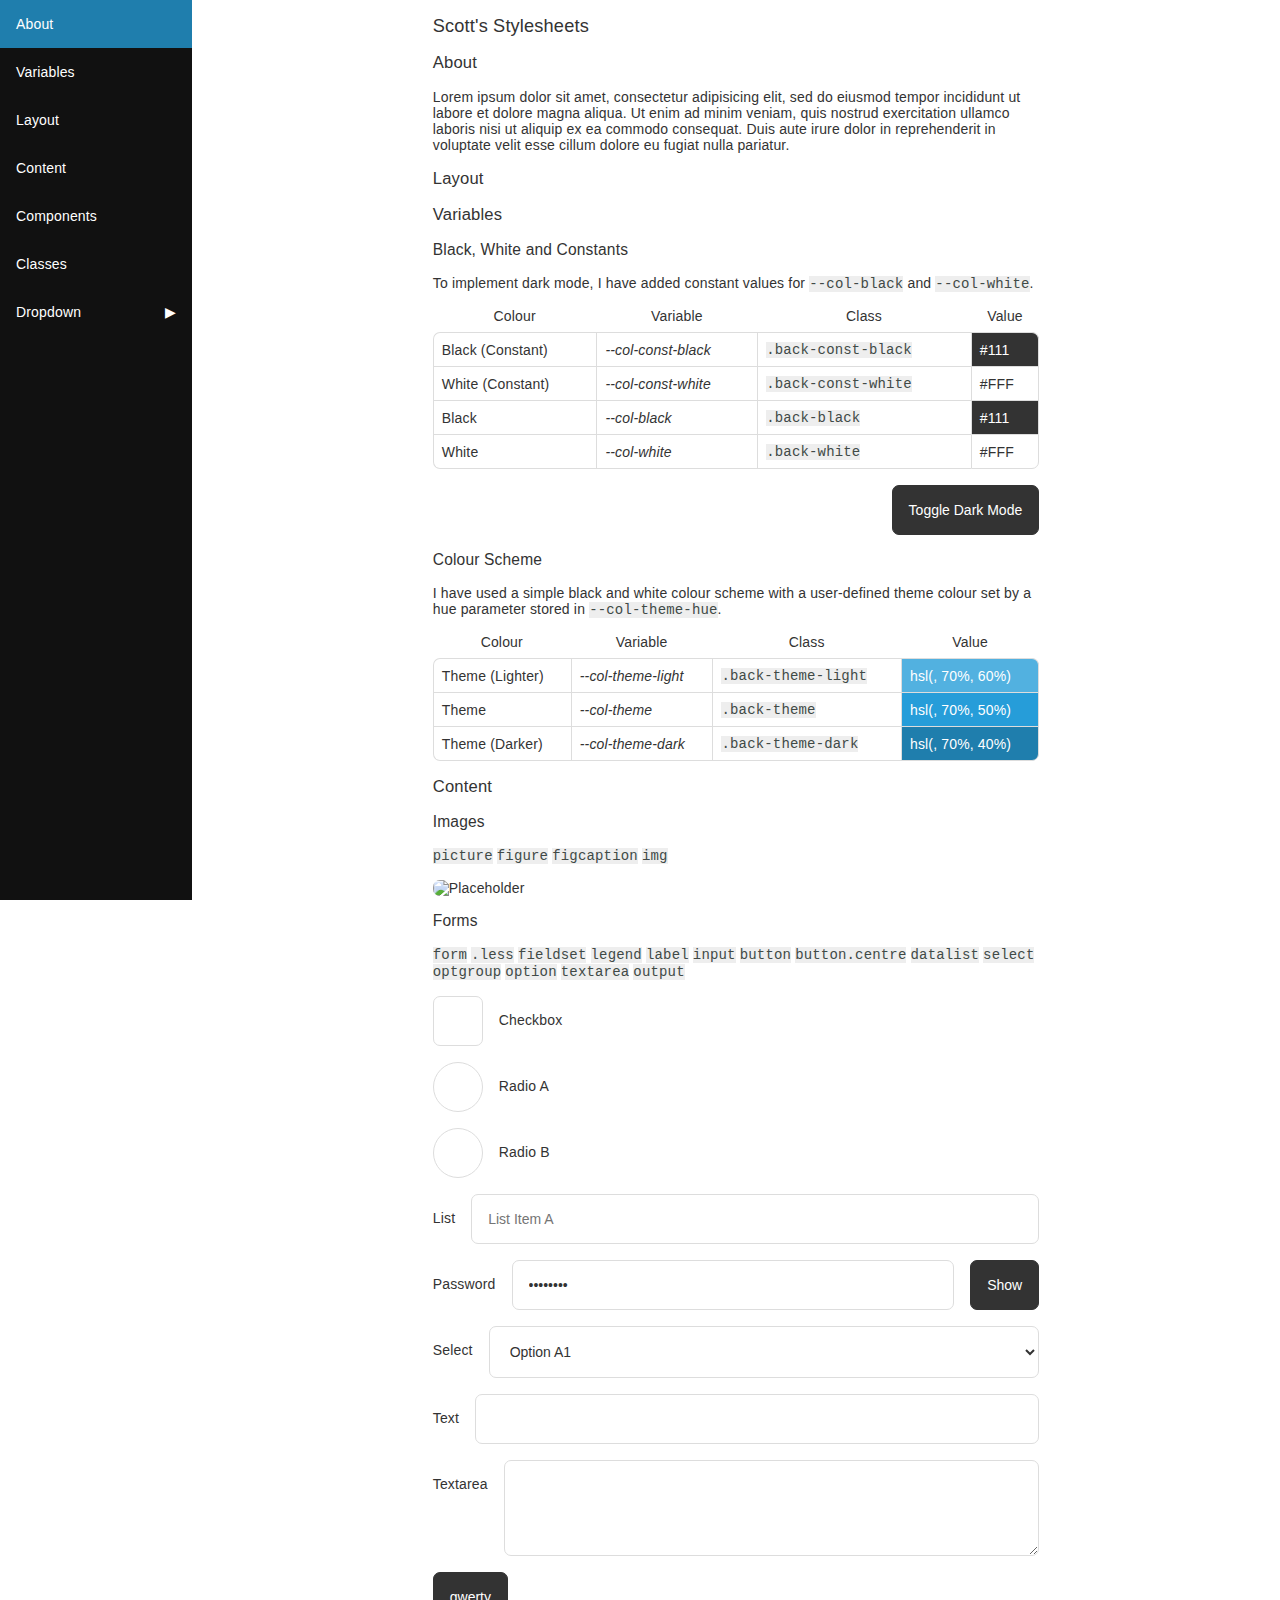
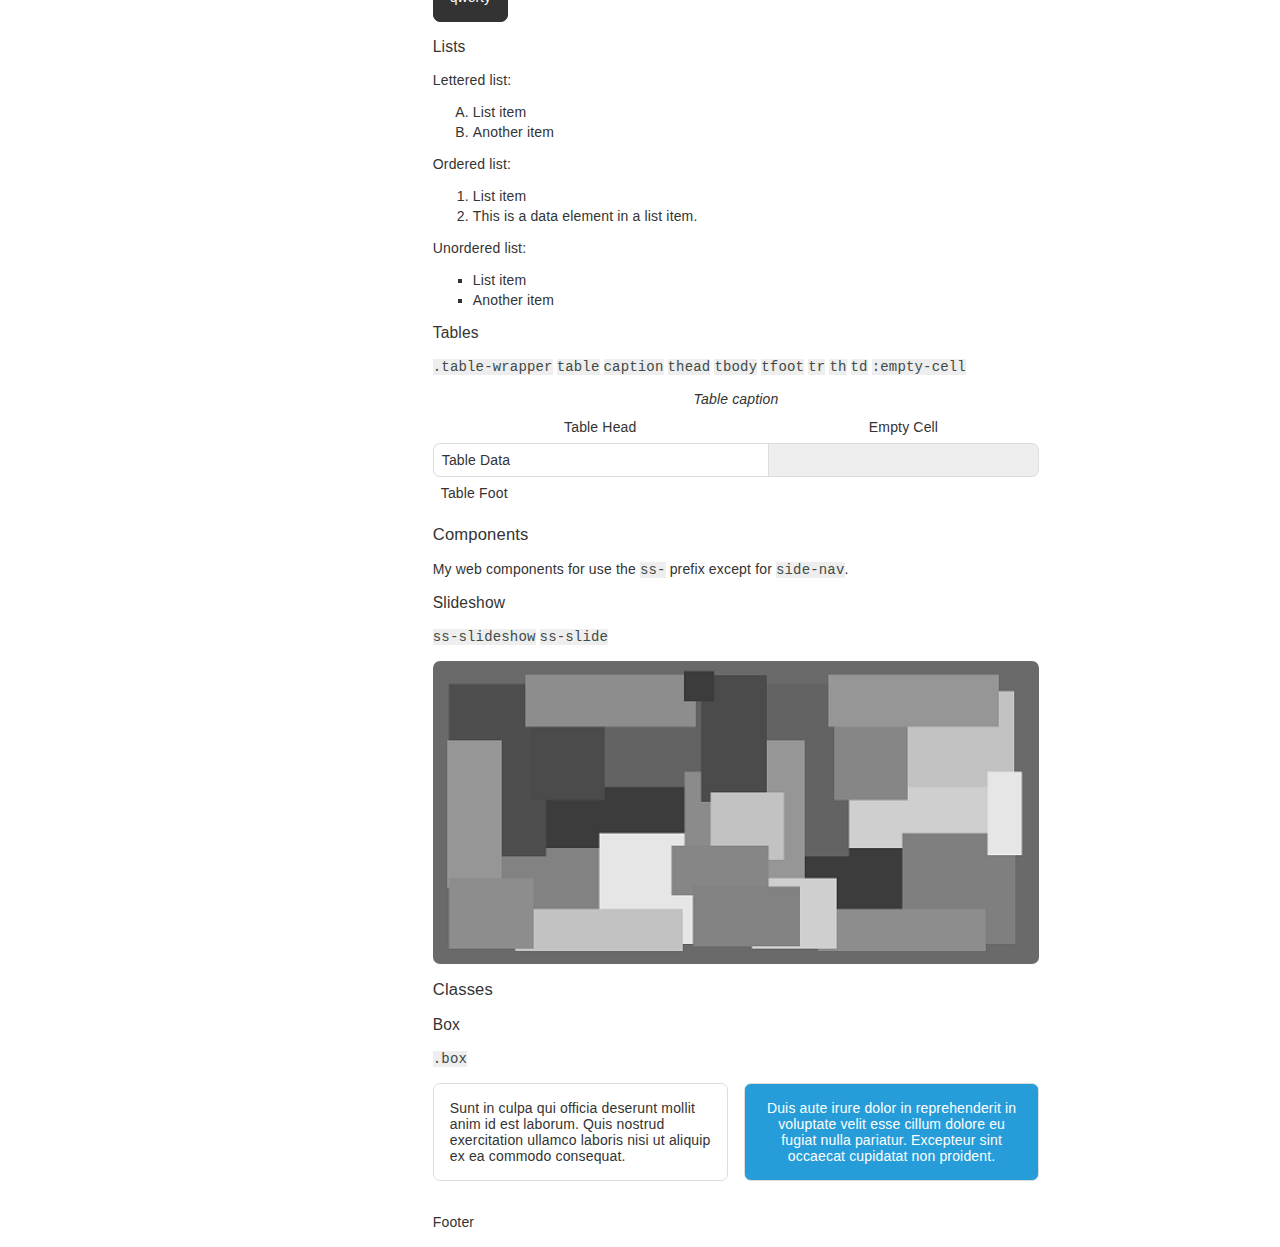
==== commit 82669522: "1.0.1" ====
--- a/index.html
+++ b/index.html
@@ -1,43 +1,53 @@
 <!DOCTYPE html>
-<html lang="en" dir="ltr" class="">
+<html lang="en" dir="ltr">
   <head>
     <meta charset="utf-8">
     <meta name="viewport" content="width=device-width, initial-scale=1.0">
     <title>Scott's Stylesheets</title>
-    <link rel="stylesheet" href="css/1.0.0/variables.css">
-    <link rel="stylesheet" href="css/1.0.0/layout.min.css">
-    <link rel="stylesheet" href="css/1.0.0/content.min.css">
-    <link rel="stylesheet" href="css/1.0.0/components.min.css">
-    <link rel="stylesheet" href="css/1.0.0/classes.css">
+    <link rel="shortcut icon" href="images/swimming-george.png">
+    <link rel="stylesheet" href="css/1.0.1/variables.css">
+    <link rel="stylesheet" href="css/1.0.1/layout.min.css">
+    <link rel="stylesheet" href="css/1.0.1/content.min.css">
+    <link rel="stylesheet" href="css/1.0.1/components.css">
+    <link rel="stylesheet" href="css/1.0.1/classes.css">
+    <link rel="stylesheet" href="css/1.0.1/custom.css">
     <script type="text/javascript" src="js/ss-functions.js"></script>
     <script type="text/javascript" src="js/ss-components.js"></script>
     <script type="text/javascript">
     window.onload = function() {
-      document.querySelectorAll("img").forEach((img, index) => img.setAttribute("style", `max-width: ${img.naturalWidth}px`));
-      //var themeColourHue = getCookie('themeColourHue');
-      //if(themeColourHue !== null) document.documentElement.style.setProperty('--col-theme-hue', themeColourHue);
+      initScottsFunctions();
+
+      $("[name='toggle-dark-mode']").addEventListener("click", () => $("html").classList.toggle("dark"));
+
+      var themeColourHue = getCookie("themeColourHue");
+      if(themeColourHue !== null) document.documentElement.style.setProperty("--col-theme-hue", themeColourHue);
+
       /*
-      $('#theme-colour-hue').value = getComputedStyle(document.documentElement).getPropertyValue('--col-theme-hue');
-      $('#theme-colour-output').value = getComputedStyle(document.documentElement).getPropertyValue('--col-theme-hue');
-      $('#theme-colour-hue').addEventListener('change', function() {
+      $('#theme-colour-picker').value = getComputedStyle(document.documentElement).getPropertyValue('--col-theme-hue');
+      $('#theme-colour-picker-output').value = getComputedStyle(document.documentElement).getPropertyValue('--col-theme-hue');
+      $('#theme-colour-picker').addEventListener('change', function() {
         document.documentElement.style.setProperty("--col-theme-hue", this.value);
-        $('#theme-colour-output').value = this.value.toUpperCase();
+        $('#theme-colour-picker-output').value = this.value.toUpperCase();
         setCookie('themeColourHue', this.value);
       });
-      $('#theme-colour-hue').addEventListener('input', function() {
+      $('#theme-colour-picker').addEventListener('input', function() {
         document.documentElement.style.setProperty("--col-theme-hue", this.value);
-        $('#theme-colour-output').value = this.value.toUpperCase();
+        $('#theme-colour-picker-output').value = this.value.toUpperCase();
       });
+      */
 
       var hue = getComputedStyle(document.documentElement).getPropertyValue('--col-theme-hue');
       setInterval(function() {
-        hue = parseInt(hue) + 1;
+        hue = hue >= 359 ? 0 : parseInt(hue) + 1;
+        $$("[id^='col-theme-output']").forEach((item, i) =>  item.innerHTML = hue);
         document.documentElement.style.setProperty('--col-theme-hue', hue + '');
-        setCookie('themeColourHue', hue, false);
-      }, 100);
-      */
+        setCookie('themeColourHue', hue);
+      }, 250);
     }
     </script>
+    <style media="screen">
+    input[type="range"].colour-picker { background: -webkit-linear-gradient(left, #F00 0%, #FF0 16.66%, #0F0 33.33%, #0FF 50%, #00F 66.66%, #F0F 83.33%, #F00 100%); }
+    </style>
   </head>
   <body>
     <side-nav>
@@ -47,34 +57,69 @@
       <a href="#content">Content</a>
       <a href="#components">Components</a>
       <a href="#classes">Classes</a>
+      <div class="drop-down">
+        <div class="drop-down-outside hide">
+          <a href="#classes">Classes</a>
+        </div>
+        <a href="#" class="drop-down-button">Dropdown</a>
+      </div>
     </side-nav>
-    <nav class="hide">
-      <div class="container">
-        <a href="#variables">Variables</a>
-        <a href="#layout">Layout</a>
-        <a href="#content">Content</a>
-        <a href="#components">Components</a>
-        <a href="#classes">Classes</a>
-        <div class="dropdown">
-          <a href="#">Dropdown</a>
-          <ul>
-            <li><a>dfsds</a></li>
-          </ul>
-        </div>
-      </div>
-    </nav>
+
     <main>
       <h1>Scott's Stylesheets</h1>
+
       <section id="about">
         <h2>About</h2>
         <p>Lorem ipsum dolor sit amet, consectetur adipisicing elit, sed do eiusmod tempor incididunt ut labore et dolore magna aliqua. Ut enim ad minim veniam, quis nostrud exercitation ullamco laboris nisi ut aliquip ex ea commodo consequat. Duis aute irure dolor in reprehenderit in voluptate velit esse cillum dolore eu fugiat nulla pariatur.</p>
       </section>
+
       <section id="layout">
         <h2>Layout</h2>
       </section>
+
       <section id="variables">
         <h2>Variables</h2>
         <article id="colour-scheme">
+          <h3>Black, White and Constants</h3>
+          <p>To implement dark mode, I have added constant values for <code>--col-black</code> and <code>--col-white</code>.</p>
+          <table>
+            <thead>
+              <tr>
+                <th>Colour</th>
+                <th>Variable</th>
+                <th>Class</th>
+                <th>Value</th>
+              </tr>
+            </thead>
+            <tbody>
+              <tr>
+                <td>Black (Constant)</td>
+                <td><var>--col-const-black</var></td>
+                <td><code>.back-const-black</code></td>
+                <td class="back-const-black text-const-white">#111</td>
+              </tr>
+              <tr>
+                <td>White (Constant)</td>
+                <td><var>--col-const-white</var></td>
+                <td><code>.back-const-white</code></td>
+                <td class="back-const-white text-const-black">#FFF</td>
+              </tr>
+              <tr>
+                <td>Black</td>
+                <td><var>--col-black</var></td>
+                <td><code>.back-black</code></td>
+                <td class="back-black text-white">#111</td>
+              </tr>
+              <tr>
+                <td>White</td>
+                <td><var>--col-white</var></td>
+                <td><code>.back-white</code></td>
+                <td class="back-white text-black">#FFF</td>
+              </tr>
+            </tbody>
+          </table>
+          <button class="block-right" type="button" name="toggle-dark-mode">Toggle Dark Mode</button>
+
           <h3>Colour Scheme</h3>
           <p>I have used a simple black and white colour scheme with a user-defined theme colour set by a hue parameter stored in <code>--col-theme-hue</code>.</p>
           <table>
@@ -91,34 +136,32 @@
                 <td>Theme (Lighter)</td>
                 <td><var>--col-theme-light</var></td>
                 <td><code>.back-theme-light</code></td>
-                <td class="back-theme-light text-white">hsl(330, 85%, 75%)</td>
+                <td class="back-theme-light text-white">hsl(<span id="col-theme-output-light"></span>, 70%, 60%)</td>
               </tr>
               <tr>
                 <td>Theme</td>
                 <td><var>--col-theme</var></td>
                 <td><code>.back-theme</code></td>
-                <td class="back-theme text-white">hsl(330, 85%, 70%)</td>
+                <td class="back-theme text-white">hsl(<span id="col-theme-output"></span>, 70%, 50%)</td>
               </tr>
               <tr>
                 <td>Theme (Darker)</td>
                 <td><var>--col-theme-dark</var></td>
                 <td><code>.back-theme-dark</code></td>
-                <td class="back-theme-dark text-white">hsl(330, 85%, 70%)</td>
+                <td class="back-theme-dark text-white">hsl(<span id="col-theme-output-dark"></span>, 70%, 40%)</td>
               </tr>
             </tbody>
           </table>
-
-          <h4>Theme Colour</h4>
-          <form class="less">
-            <div class="inline">
-              <label for="colour-scheme-picker">Colour</label>
-              <input id="colour-scheme-picker" class="colour-picker" type="range" min="0" max="359">
-              <!--output id="colour-scheme-hue"></output-->
-            </div>
-          </form>
-          <script type="text/javascript" src="js/theme-colour-picker.js"></script>
-        </article>
-      </section>
+          <!--h4>Theme Colour Hue</h4>
+          <form>
+            <div class="inline">
+              <label for="theme-colour-picker">Colour</label>
+              <input id="theme-colour-picker" class="colour-picker" type="range" min="0" max="359">
+            </div>
+          </form-->
+        </article>
+      </section>
+
       <section id="content">
         <h2>Content</h2>
         <article id="images">
@@ -188,7 +231,6 @@
                   <option value="1">Option B1</option>
                 </optgroup>
               </select>
-              <input type="button" name="show-password" value="Show">
             </div>
             <div class="inline">
               <label for="text">Text</label>
@@ -261,6 +303,7 @@
           </div>
         </article>
       </section>
+
       <section id="components">
         <h2>Components</h2>
         <p>My web components for use the <code>ss-</code> prefix except for <code>side-nav</code>.</p>
@@ -275,6 +318,7 @@
           </ss-slideshow>
         </article>
       </section>
+
       <section id="classes">
         <h2>Classes</h2>
         <article id="box-class">
@@ -286,13 +330,14 @@
             <div class="box">
               <p>Sunt in culpa qui officia deserunt mollit anim id est laborum. Quis nostrud exercitation ullamco laboris nisi ut aliquip ex ea commodo consequat.</p>
             </div>
-            <div class="box back-theme text-white">
-              <p class="text-center">Duis aute irure dolor in reprehenderit in voluptate velit esse cillum dolore eu fugiat nulla pariatur. Excepteur sint occaecat cupidatat non proident.</p>
+            <div class="box back-theme text-const-white">
+              <p class="text-centre">Duis aute irure dolor in reprehenderit in voluptate velit esse cillum dolore eu fugiat nulla pariatur. Excepteur sint occaecat cupidatat non proident.</p>
             </div>
           </div>
         </article>
       </section>
     </main>
+
     <footer>
       <div id='footer-wrapper'>
         <p>Footer</p>
--- a/css/1.0.1/variables.css
+++ b/css/1.0.1/variables.css
@@ -0,0 +1,102 @@
+/*variables.css HANDLES VARIABLES, PREFERENCES AND SETTINGS*/
+:root {
+  /* CONSTANTS */
+  --col-const-black: #333;
+  --col-const-white: #FFF;
+
+  /* THEME */
+  --col-black: var(--col-const-black);
+  --col-white: var(--col-const-white);
+  --col-theme-hue: 200; /* DEFAULT = 336 */
+  --col-theme-light: hsl(var(--col-theme-hue), 70%, 60%);
+  --col-theme: hsl(var(--col-theme-hue), 70%, 50%);
+  --col-theme-dark: hsl(var(--col-theme-hue), 70%, 40%);
+
+  /* FONT */
+  --font-family-header: "Segoe UI", Segoe, Tahoma, Geneva, sans-serif;
+  --font-family-header-weight: 500;
+  --font-family-content: "Segoe UI", Segoe, Tahoma, Geneva, sans-serif;
+  --font-family-code: "Courier New";
+  --font-size: 14px;
+  --font-size-script: 70%;
+  --font-size-code: 100%;
+
+  /* MISC */
+  --col-alert: #FF6666;
+  --col-code: #EEE;
+  --col-footer: none;
+  --col-nav: #111;
+  --col-border: #DDD;
+  --col-border-hover: var(--col-theme);
+  --col-deleted: rgba(255, 0, 0, 0.6);
+  --col-disabled: #CCC;
+  --col-fill: #DDD;
+  --col-link: var(--col-theme);
+  --col-focus: #DDD;
+  --col-empty: #EEE;
+  --col-text-code: #414A47;
+  --col-hover: #CCC;
+  --col-inserted: rgba(0, 255, 0, 0.6);
+  --col-marked: var(--col-theme);
+
+  /* POSITIVE SPACING */
+  --space-1: 1rem;
+  --space-2: 0.75rem;
+  --space-3: 0.5rem;
+  --space-4: 0.25rem;
+  /* NEGATIVE SPACING */
+  --space--1: -1rem;
+  --space--2: -0.75rem;
+  --space--3: -0.5rem;
+  --space--4: -0.25rem;
+
+  /* BOX */
+  --padding: var(--space-1) var(--space-3);
+  --border: var(--border-width) solid var(--col-border);
+  --border-radius: 7px;
+  --border-width: 1px;
+  --margin: var(--space-1) auto;
+  --scroll-offset: var(--space-1); /* SET TO --margin TOP TO SHOW ALL OF TARGET ELEMENT WITHOUT PREVIOUS SIBLING ELEMENT */
+
+  --show-side-nav: 1; /* BOOLEAN / 1 = YES / 0 = NO*/
+  --side-nav-width: 12rem;
+  --content-limit: 82ch;
+  --at-duration: 0.1s; /* DEFAULT ANIMATION AND TRANSFORM DURATION*/
+}
+
+::selection {
+  background: var(--col-marked);
+  color: var(--col-const-white);
+}
+
+::-webkit-calendar-picker-indicator { filter: invert(1); }
+::-webkit-outer-spin-button, ::-webkit-inner-spin-button { -webkit-appearance: none; }
+::-webkit-scrollbar { width: var(--space-1); }
+::-webkit-scrollbar-track { background: var(--col-nav); }
+::-webkit-scrollbar-thumb { background: var(--col-const-white); }
+::-webkit-scrollbar-thumb:hover { background: var(--col-theme); }
+
+/* PREFERENCES */
+@supports(prefers-color-scheme: dark) {
+  @media(prefers-color-scheme: dark) {
+    :root {
+      --col-white: var(--col-const-black);
+      --col-black: var(--col-const-white);
+    }
+  }
+}
+
+/*
+@media(prefers-reduced-data: reduce) {
+
+}
+*/
+
+@supports(prefers-reduced-motion: reduce) {
+  @media(prefers-reduced-motion: reduce) {
+    * {
+      animation: none !important;
+      transition: none !important;
+    }
+  }
+}
--- a/css/1.0.1/layout.min.css
+++ b/css/1.0.1/layout.min.css
@@ -0,0 +1 @@
+﻿*,*::before,*::after{box-sizing:border-box}body{background:var(--col-white);color:var(--col-black);font-family:var(--font-family-content);font-kerning:normal;font-size:var(--font-size);letter-spacing:0.01rem;display:block;margin:0;margin-left:calc(var(--show-side-nav) * var(--side-nav-width))}nav,side-nav{background:var(--col-nav);color:var(--col-const-white);z-index:100;position:relative;display:flex;flex-direction:column;width:100%;font-family:var(--font-family-heading)}nav p,nav a,side-nav p,side-nav a{color:inherit;display:block;padding:var(--space-1);margin:0;text-decoration:none;white-space:nowrap}nav p:hover,nav a:hover,side-nav p:hover,side-nav a:hover{background:var(--col-theme-dark)}side-nav{position:fixed;top:0;left:0;height:100%;width:var(--side-nav-width) !important}side-nav::after{content:"👁";opacity:0.2;position:absolute;background:var(--col-nav);bottom:var(--space-1);left:var(--side-nav-width);padding:var(--space-1)}side-nav:hover::after{opacity:1}@media (max-width: 40rem){:root{--show-side-nav: 0}side-nav{transform:translateX(-100%)}side-nav:hover,side-nav:hover::after{transform:translateX(0)}}@media (min-width: 40rem){nav{flex-direction:row}side-nav::after{display:none}}main{padding:0 var(--space-1);margin:auto;width:100%;max-width:var(--content-limit)}footer{background:var(--col-footer);display:block;padding:1px var(--space-1);margin:var(--margin);margin-bottom:0;width:100%}#footer-wrapper{padding:0 var(--space-1);margin:auto;max-width:var(--content-limit)}
--- a/css/1.0.1/content.min.css
+++ b/css/1.0.1/content.min.css
@@ -0,0 +1 @@
+﻿iframe{display:block;border:0;margin:var(--margin);width:100%}picture{display:block;margin:var(--margin);width:100%}form{color:var(--col-black);padding:0;margin:var(--margin);width:100%;max-width:var(--content-limit)}form div{display:block;margin:var(--space-1) auto}form div.inline-nowrap{display:flex}form div.inline-nowrap button+*,form div.inline-nowrap input+*,form div.inline-nowrap select+*{margin-left:var(--space-1)}fieldset{display:block;padding:var(--space-1);padding-top:0;border:var(--border);min-width:0}legend{display:block;padding:var(--space-1);margin:auto;margin-bottom:calc(var(--space-1) * -1);white-space:nowrap}label,output{display:block;padding:var(--space-1);padding-left:0;margin:0;white-space:nowrap}label{padding-bottom:0}button,input:not([type="hidden"]),select,textarea{background:var(--col-white);color:var(--col-black);display:block;padding:var(--space-1);border:var(--border);border-radius:var(--border-radius);outline:0;margin:0;width:100%;font-family:var(--font);font-size:var(--font-size);white-space:nowrap}button:disabled,input:not([type="hidden"]):disabled,select:disabled,textarea:disabled{background:var(--col-disabled)}button:not(:disabled):hover,button:not(:disabled):focus,input:not([type="hidden"]):not(:disabled):hover,input:not([type="hidden"]):not(:disabled):focus,select:not(:disabled):hover,select:not(:disabled):focus,textarea:not(:disabled):hover,textarea:not(:disabled):focus{border-color:var(--col-border-hover)}button,input[type='button'],input[type='reset'],input[type='submit']{cursor:pointer;background:var(--col-black);color:var(--col-white);border-color:var(--col-black)}button:active,input[type='button']:active,input[type='reset']:active,input[type='submit']:active{background:var(--col-theme)}input[type='checkbox'],input[type='radio']{cursor:pointer;appearance:none;position:relative;border:var(--border);padding:1.5rem;width:3.1rem}input[type='checkbox']:checked::after,input[type='radio']:checked::after{position:absolute;content:"✓";top:50%;left:50%;transform:translate(-50%, -50%)}input[type="date"]{padding-right:0}input[type='radio']{background:var(--col-white);border-radius:100%}input[type='radio']:not(:checked){cursor:pointer}input[type='color']{cursor:pointer;padding:var(--space-2);height:3rem}input[type='color']::-webkit-color-swatch-wrapper,input[type='color']::-webkit-color-swatch{border:0}input[type="date"],input[type="datetime-local"]{text-transform:uppercase}input[type='range']{appearance:none;padding:var(--space-2) 0.1rem;border:var(--border)}input[type='range']::-webkit-slider-thumb{-webkit-appearance:none;cursor:pointer;background:var(--col-white);border:var(--border);height:2rem;width:var(--space-1)}input[type='range']:hover::-webkit-slider-thumb{border-color:var(--col-border-hover)}option:hover{background:var(--col-theme)}datalist{display:none}textarea{resize:vertical;min-height:6rem;height:6rem;max-height:50vh}@media (max-width: 28rem){form div.inline button+button,form div.inline button+input,form div.inline input+button,form div.inline input+input,form div.inline select+button,form div.inline select+input{margin-top:var(--space-1)}form div.inline label{padding-top:0;padding-left:1rem}form div.inline *+label{padding-top:1rem}}@media (min-width: 28rem){.inline{display:flex}.inline button+*,.inline input+*,.inline select+*{margin-left:var(--space-1)}button,input[type='button'],input[type='reset'],input[type='submit']{width:auto}}audio{user-select:none;display:block;margin:var(--margin);width:100%}canvas{background:var(--col-black);display:block;margin:var(--margin)}figure{display:block;margin:var(--margin)}figure img{height:auto;max-height:12rem;width:auto;max-width:12rem}figcaption{display:block;padding:var(--space-3);text-align:center}img{user-select:none;display:block;border-radius:var(--border-radius);margin:auto;width:100%}svg{display:block;margin:auto}video{user-select:none;display:block;margin:var(--space-1) auto;width:100%}address{margin:var(--margin);width:100%}article,section{display:block;margin:auto;width:100%}aside{display:block}h1,h2,h2,h3,h4,h5,h6,[class^="h-"]{margin:var(--margin);width:100%;font-family:var(--font-family-header);font-weight:var(--font-family-header-weight)}h1,.h-1{font-size:130%}h2,.h-2{font-size:118.75%}h3,.h-3{font-size:111.25%}h4,.h-4{font-size:106.25%}h5,.h-5{font-size:102.5%}h6,.h-6{font-size:100%}table{border-collapse:separate;border-spacing:0;margin:var(--margin);width:100%}caption{margin-bottom:var(--space-2);font-style:italic}tbody tr:first-child td:first-child{border-top-left-radius:var(--border-radius)}tbody tr:first-child td:last-child{border-top-right-radius:var(--border-radius)}tbody tr:last-child td:first-child{border-bottom-left-radius:var(--border-radius)}tbody tr:last-child td:last-child{border-bottom-right-radius:var(--border-radius)}tbody td{border:var(--border)}tbody tr:not(:last-child) td{border-bottom:0}tbody td:not(:last-child){border-right:0}tbody td:empty{background:var(--col-empty)}th{padding:0;padding-bottom:var(--space-3);font-weight:var(--font-family-header-weight);white-space:nowrap}td{padding:var(--space-3)}a{color:var(--col-link);outline:0}a:focus-visible{background-color:var(--col-marked)}abbr,acronym{cursor:help;text-decoration:underline dotted}blockquote,cite,q{display:block;margin:var(--margin);width:100%;font-style:italic;text-align:center}blockquote::before,cite::before,q::before{content:open-quote}blockquote::after,cite::after,q::after{content:close-quote}code{background:var(--col-code);color:var(--col-text-code);padding:1px var(--space-3) 0px var(--space-5);font-family:var(--font-family-code);font-size:var(--font-size-code);tab-size:4;white-space:pre}del{background:var(--col-deleted);text-decoration:none}del::before{content:"[deletion start] "}del::after{content:" [deletion end]"}dialog{background:var(--col-black);color:var(--col-white);position:static;display:block;padding:var(--space-1);border:0;margin:auto}dl>dt{font-weight:bold}dl>dd{margin:0 0 var(--space-1) var(--space-2)}em,i{font-style:italic}hr{border:0;border-top:var(--border);margin:var(--margin)}ins{background:var(--col-inserted);text-decoration:none}ins::before{content:"[insertion start] "}ins::after{content:" [insertion end]"}kbd{font-family:"Courier New";font-size:var(--font-size-code);background:var(--col-black);color:var(--col-white);display:inline;padding:1px var(--space-4);border-radius:1px;box-shadow:0 2px 0 0 var(--col-theme)}mark{background:var(--col-marked)}mark::before{content:"[highlight start] "}mark::after{content:" [highlight end]"}meter,progress{display:block;margin:var(--margin);width:100%}meter{height:2rem}meter::-webkit-meter-bar{background:var(--col-black);border:0}meter::-webkit-meter-optimum-value{background:var(--col-theme)}progress{appearance:none}progress::-webkit-progress-bar{background:var(--col-black)}progress::-webkit-progress-value{background:var(--col-theme)}ol,ul{margin:var(--margin);width:100%}ul li{list-style-type:square}li+li{margin-top:var(--space-4)}p{margin:var(--margin);width:100%}pre{display:block}progress{cursor:progress}s,.strike{text-decoration:line-through}s:hover,.strike:hover{text-decoration:none}sub,.sub{font-size:var(--font-size-script);vertical-align:sub}sup,.sup{font-size:var(--font-size-script);vertical-align:super}time{font-weight:bold}var{font-style:italic}script{display:none}
--- a/css/1.0.1/components.css
+++ b/css/1.0.1/components.css
@@ -0,0 +1,54 @@
+/* ACCORDION
+ss-accordion {
+  display: block;
+  padding: var(--space-1);
+  border: var(--col-border);
+  margin: var(--space-1) auto;
+  width: 100%;
+}
+ss-bellow { display: block; }
+*/
+
+/* BREADCRUMBS
+.breadcrumbs {
+  display: flex;
+  flex-direction: row;
+  a {
+    cursor: pointer;
+    font-weight: bold;
+    background: #EEE;
+    padding: 1rem 2rem;
+    list-style-type: none;
+    margin-right: -0.8rem;
+    &:first-child {
+      padding-left: 1.5rem;
+      clip-path: polygon(0 0, calc(100% - 1rem) 0, 100% 50%, calc(100% - 1rem) 100%, 0 100%);
+    }
+    &:not(:first-child) { clip-path: polygon(0 0, calc(100% - 1rem) 0, 100% 50%, calc(100% - 1rem) 100%, 0 100%, 1rem 50%); }
+    &:last-child {
+      padding-right: 1.5rem;
+      clip-path: polygon(0 0, 100% 0, 100% 100%, 0 100%, 1rem 50%);
+    }
+    &:hover { background: #FFF; }
+  }
+}
+.crumb { border: 1px dotted red; }
+*/
+
+/* BOX */
+.box {
+  color: var(--col-black);
+  display: block;
+  padding: 0 var(--space-1);
+  border: var(--border);
+  border-radius: var(--border-radius);
+  margin: var(--margin);
+  width: 100%;
+}
+
+/* SLIDESHOW */
+ss-slideshow {
+  display: block;
+  margin: var(--margin);
+}
+/* ss-slide { } */
--- a/css/1.0.1/classes.css
+++ b/css/1.0.1/classes.css
@@ -0,0 +1,108 @@
+/* DARK MODE / OVERRIDES variables.css's prefers-color-scheme */
+.dark {
+  --col-white: var(--col-const-black);
+  --col-black: var(--col-const-white);
+}
+/*.dark ::-webkit-calendar-picker-indicator { filter: invert(1); }*/
+
+.hide { display: none !important; }
+.show { display: block !important; }
+.show-flex { display: flex !important; }
+
+[class^="col"], [class^="row"] {
+  display: flex;
+  margin: var(--space--1) auto;
+}
+[class^="row"] { flex-direction: row; }
+[class^="col"] { flex-direction: column; }
+[class^="row"] > *:not(:first-child) { margin-left: var(--space-1); }
+.row-wrap { flex-wrap: wrap; }
+
+/* COLOURS */
+.back-const-black { background: var(--col-const-black); }
+.back-const-white { background: var(--col-const-white); }
+.back-black { background: var(--col-black); }
+.back-white { background: var(--col-white); }
+.back-theme-light { background: var(--col-theme-light); }
+.back-theme { background: var(--col-theme); }
+.back-theme-dark { background: var(--col-theme-dark); }
+
+.text-const-black { color: var(--col-const-black); }
+.text-const-white { color: var(--col-const-white); }
+.text-black { color: var(--col-black); }
+.text-white { color: var(--col-white); }
+
+/* POSITION */
+.align-items-center { align-items: center; }
+
+.position-sticky { position: sticky; }
+
+/* ALIGNMENT */
+[class^="block-"] { display: block; }
+.block-left { margin-right: auto; }
+.block-centre { margin: auto; }
+.block-right { margin-left: auto; }
+.block-absolute-centre {
+  position: absolute;
+  top: 50%;
+  left: 50%;
+  margin: 0;
+  transform: translate(-50%, -50%);
+}
+
+[class^="flex-"] { display: flex; }
+.flex-centre, .flex-x-centre { justify-content: center; }
+.flex-centre, .flex-y-centre { align-items: center; }
+
+.text-left { text-align: left; }
+.text-centre { text-align: center; }
+.text-right { text-align: right; }
+.text-justify { text-align: justify; }
+
+/* STRIP */
+.no-padding { padding: 0; }
+.no-border { border: 0; }
+.no-margin { margin: 0; }
+.no-list { padding-left: 0; }
+.no-list li { list-style-type: none; }
+
+/* NAVIGATION - DROPDOWN*/
+.drop-down {
+  position: relative;
+  display: flex;
+  flex-direction: column-reverse;
+}
+/*.drop-down:focus-within * { background: red; }*/
+.drop-down-button {
+  cursor: pointer;
+  padding-right: 2.75rem;
+}
+.drop-down-button::after {
+  content: "▼"; /*U+25BC*/
+  position: absolute;
+  top: 0;
+  right: 0;
+  padding: var(--space-1);
+  font-size: 100%;
+}
+.drop-down-button.active::after {
+  transform: scaleY(-1);
+}
+.drop-down-inside, .drop-down-outside {
+  background: #333;
+  display: flex;
+  flex-direction: column;
+  font-size: 85%;
+  max-height: 100%;
+}
+.drop-down-outside {
+  position: absolute;
+  top: 100%;
+  min-width: 100%;
+}
+side-nav .drop-down-outside {
+  top: 0;
+  left: 100%;
+}
+side-nav .drop-down-outside + .drop-down-button::after { content: "▶"; /*U+25B6*/ }
+side-nav .drop-down-outside + .drop-down-button.active::after { transform: scaleX(-1); /*U+25B6*/ }
--- a/css/1.0.1/custom.css
+++ b/css/1.0.1/custom.css
@@ -0,0 +1,6 @@
+/* MODIFY FRAMEWORK HERE TO PREVENT STYLES BEING OVERWRITTEN */
+[id] { scroll-margin-top: var(--scroll-offset); }
+
+:root {
+
+}
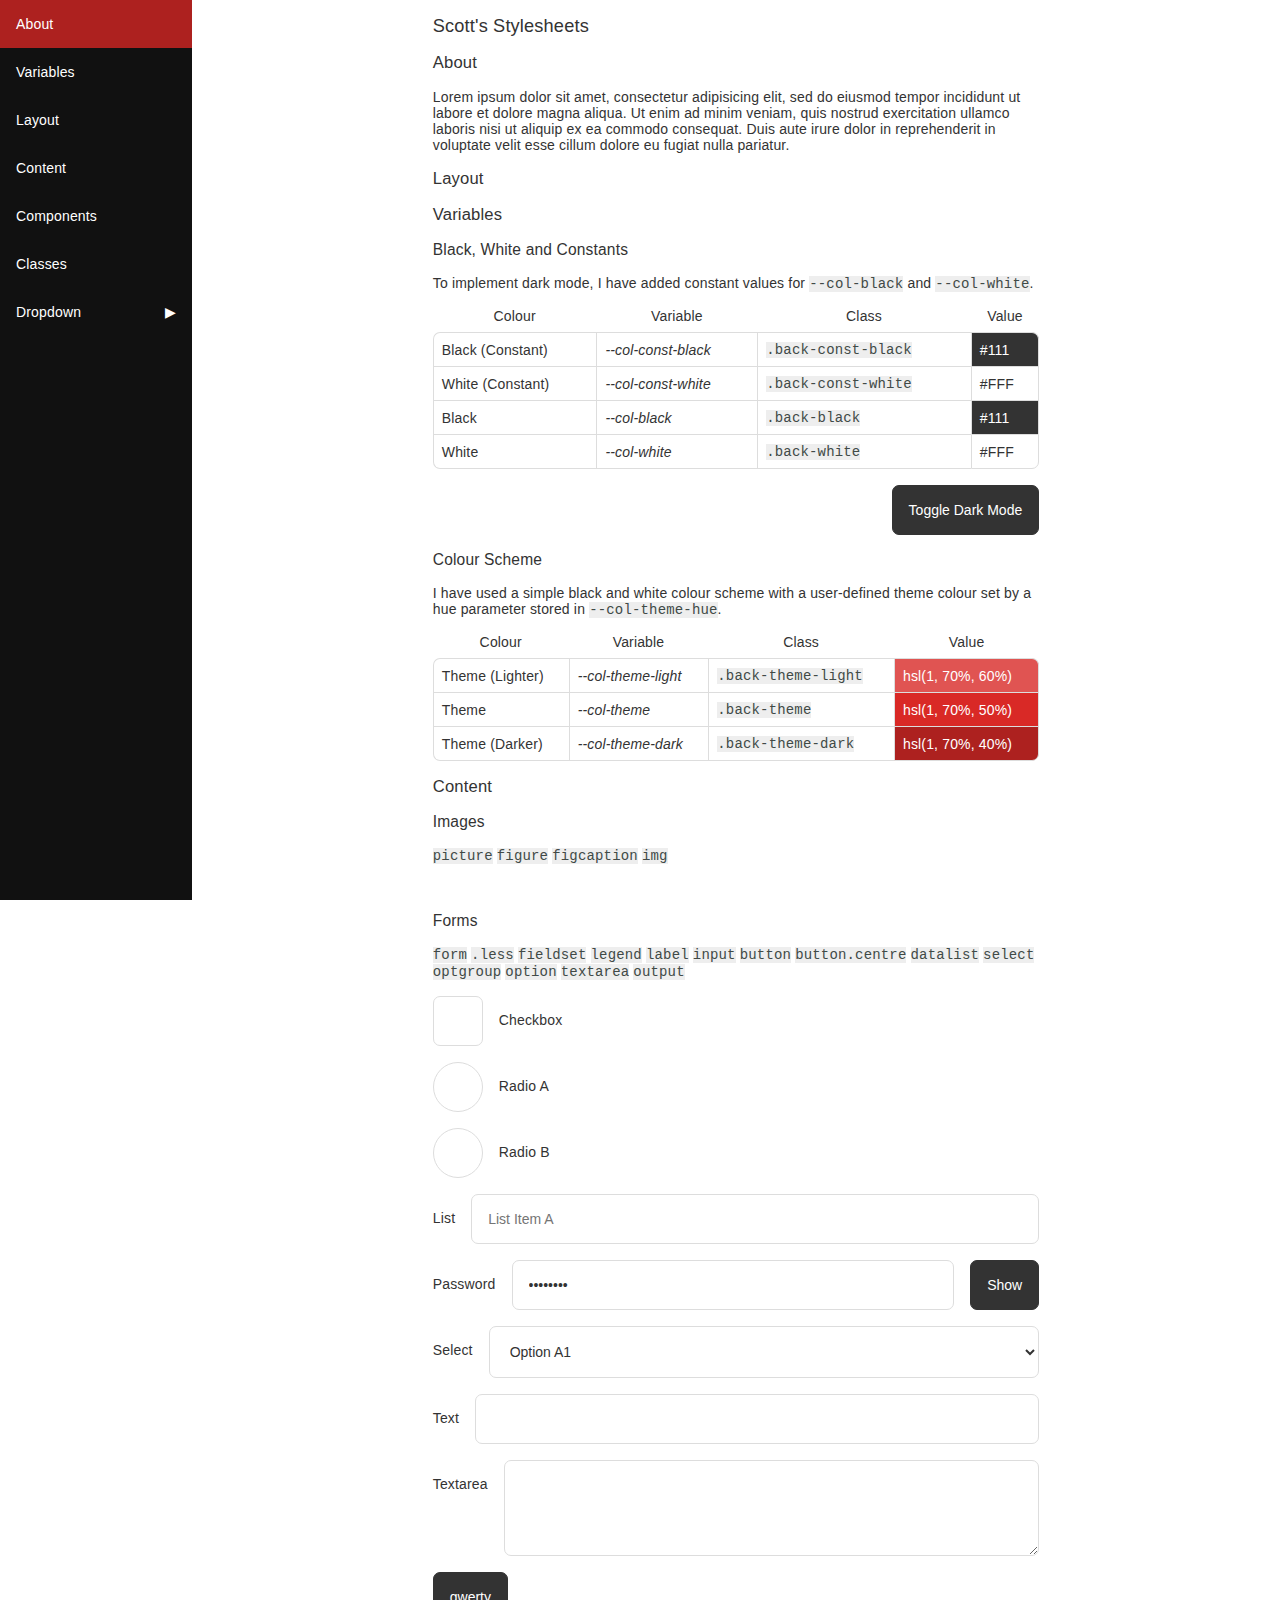
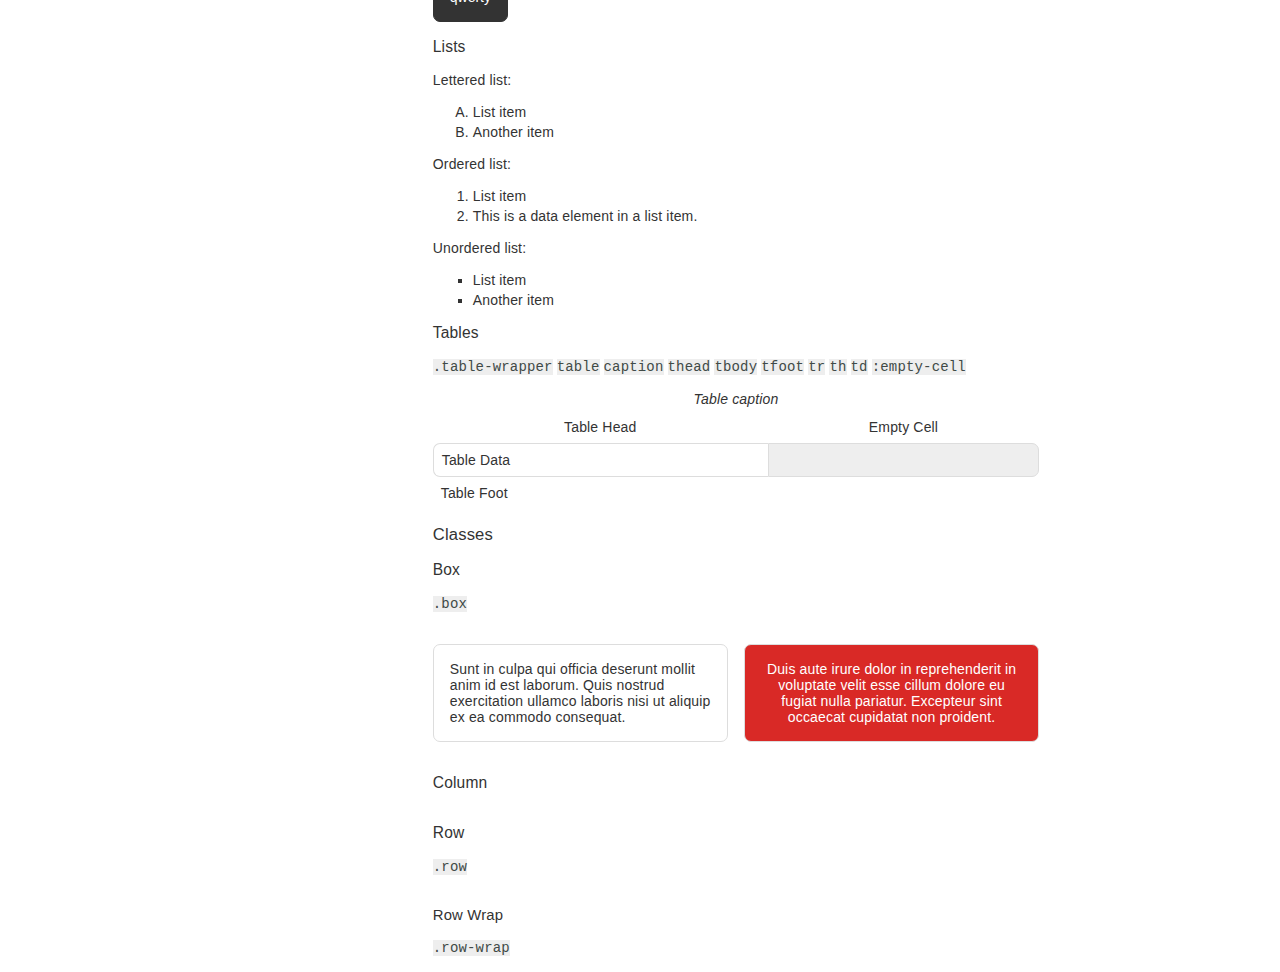
==== commit 885d5484: "1.0.2 Removed Components" ====
--- a/index.html
+++ b/index.html
@@ -5,14 +5,12 @@
     <meta name="viewport" content="width=device-width, initial-scale=1.0">
     <title>Scott's Stylesheets</title>
     <link rel="shortcut icon" href="images/swimming-george.png">
-    <link rel="stylesheet" href="css/1.0.1/variables.css">
-    <link rel="stylesheet" href="css/1.0.1/layout.min.css">
-    <link rel="stylesheet" href="css/1.0.1/content.min.css">
-    <link rel="stylesheet" href="css/1.0.1/components.css">
-    <link rel="stylesheet" href="css/1.0.1/classes.css">
-    <link rel="stylesheet" href="css/1.0.1/custom.css">
-    <script type="text/javascript" src="js/ss-functions.js"></script>
-    <script type="text/javascript" src="js/ss-components.js"></script>
+    <link rel="stylesheet" href="css/1.0.2/variables.css">
+    <link rel="stylesheet" href="css/1.0.2/layout.min.css">
+    <link rel="stylesheet" href="css/1.0.2/content.min.css">
+    <link rel="stylesheet" href="css/1.0.2/classes.css">
+    <link rel="stylesheet" href="css/1.0.2/custom.css">
+    <script type="text/javascript" src="js/1.0.2/ss-functions.js"></script>
     <script type="text/javascript">
     window.onload = function() {
       initScottsFunctions();
@@ -304,21 +302,6 @@
         </article>
       </section>
 
-      <section id="components">
-        <h2>Components</h2>
-        <p>My web components for use the <code>ss-</code> prefix except for <code>side-nav</code>.</p>
-        <article id="ss-slideshow">
-          <h3>Slideshow</h3>
-          <p>
-            <code>ss-slideshow</code>
-            <code>ss-slide</code>
-          </p>
-          <ss-slideshow timer="1000" autoslide="false">
-            <img src="images/placeholder.png" alt="Alternate Test">
-          </ss-slideshow>
-        </article>
-      </section>
-
       <section id="classes">
         <h2>Classes</h2>
         <article id="box-class">
@@ -335,13 +318,29 @@
             </div>
           </div>
         </article>
+
+        <article id="column-class">
+          <h3>Column</h3>
+          <div class="column">
+          </div>
+        </article>
+
+        <article id="row-class">
+          <h3>Row</h3>
+          <p>
+            <code>.row</code>
+          </p>
+          <div class="row">
+          </div>
+
+          <h4>Row Wrap</h4>
+          <p>
+            <code>.row-wrap</code>
+          </p>
+          <div class="row-wrap">
+          </div>
+        </article>
       </section>
     </main>
-
-    <footer>
-      <div id='footer-wrapper'>
-        <p>Footer</p>
-      </div>
-    </footer>
   </body>
 </html>
--- a/css/1.0.2/variables.css
+++ b/css/1.0.2/variables.css
@@ -0,0 +1,102 @@
+/*variables.css HANDLES VARIABLES, PREFERENCES AND SETTINGS*/
+:root {
+  /* CONSTANTS */
+  --col-const-black: #333;
+  --col-const-white: #FFF;
+
+  /* THEME */
+  --col-black: var(--col-const-black);
+  --col-white: var(--col-const-white);
+  --col-theme-hue: 200; /* DEFAULT = 336 */
+  --col-theme-light: hsl(var(--col-theme-hue), 70%, 60%);
+  --col-theme: hsl(var(--col-theme-hue), 70%, 50%);
+  --col-theme-dark: hsl(var(--col-theme-hue), 70%, 40%);
+
+  /* FONT */
+  --font-family-header: "Segoe UI", Segoe, Tahoma, Geneva, sans-serif;
+  --font-family-header-weight: 500;
+  --font-family-content: "Segoe UI", Segoe, Tahoma, Geneva, sans-serif;
+  --font-family-code: "Courier New";
+  --font-size: 14px;
+  --font-size-script: 70%;
+  --font-size-code: 100%;
+
+  /* MISC */
+  --col-alert: #FF6666;
+  --col-code: #EEE;
+  --col-footer: none;
+  --col-nav: #111;
+  --col-border: #DDD;
+  --col-border-hover: var(--col-theme);
+  --col-deleted: rgba(255, 0, 0, 0.6);
+  --col-disabled: #CCC;
+  --col-fill: #DDD;
+  --col-link: var(--col-theme);
+  --col-focus: #DDD;
+  --col-empty: #EEE;
+  --col-text-code: #414A47;
+  --col-hover: #CCC;
+  --col-inserted: rgba(0, 255, 0, 0.6);
+  --col-marked: var(--col-theme);
+
+  /* POSITIVE SPACING */
+  --space-1: 1rem;
+  --space-2: 0.75rem;
+  --space-3: 0.5rem;
+  --space-4: 0.25rem;
+  /* NEGATIVE SPACING */
+  --space--1: -1rem;
+  --space--2: -0.75rem;
+  --space--3: -0.5rem;
+  --space--4: -0.25rem;
+
+  /* BOX */
+  --padding: var(--space-1) var(--space-3);
+  --border: var(--border-width) solid var(--col-border);
+  --border-radius: 7px;
+  --border-width: 1px;
+  --margin: var(--space-1) auto;
+  --scroll-offset: var(--space-1); /* SET TO --margin TOP TO SHOW ALL OF TARGET ELEMENT WITHOUT PREVIOUS SIBLING ELEMENT */
+
+  --show-side-nav: 1; /* BOOLEAN / 1 = YES / 0 = NO*/
+  --side-nav-width: 12rem;
+  --content-limit: 82ch;
+  --at-duration: 0.1s; /* DEFAULT ANIMATION AND TRANSFORM DURATION*/
+}
+
+::selection {
+  background: var(--col-marked);
+  color: var(--col-const-white);
+}
+
+::-webkit-calendar-picker-indicator { filter: invert(1); }
+::-webkit-outer-spin-button, ::-webkit-inner-spin-button { -webkit-appearance: none; }
+::-webkit-scrollbar { width: var(--space-1); }
+::-webkit-scrollbar-track { background: var(--col-nav); }
+::-webkit-scrollbar-thumb { background: var(--col-const-white); }
+::-webkit-scrollbar-thumb:hover { background: var(--col-theme); }
+
+/* PREFERENCES */
+@supports(prefers-color-scheme: dark) {
+  @media(prefers-color-scheme: dark) {
+    :root {
+      --col-white: var(--col-const-black);
+      --col-black: var(--col-const-white);
+    }
+  }
+}
+
+/*
+@media(prefers-reduced-data: reduce) {
+
+}
+*/
+
+@supports(prefers-reduced-motion: reduce) {
+  @media(prefers-reduced-motion: reduce) {
+    * {
+      animation: none !important;
+      transition: none !important;
+    }
+  }
+}
--- a/css/1.0.2/layout.min.css
+++ b/css/1.0.2/layout.min.css
@@ -0,0 +1 @@
+﻿*,*::before,*::after{box-sizing:border-box}body{background:var(--col-white);color:var(--col-black);font-family:var(--font-family-content);font-kerning:normal;font-size:var(--font-size);letter-spacing:0.01rem;display:block;margin:0;margin-left:calc(var(--show-side-nav) * var(--side-nav-width))}nav,side-nav{background:var(--col-nav);color:var(--col-const-white);z-index:100;position:relative;display:flex;flex-direction:column;width:100%;font-family:var(--font-family-heading)}nav p,nav a,side-nav p,side-nav a{color:inherit;display:block;padding:var(--space-1);margin:0;text-decoration:none;white-space:nowrap}nav p:hover,nav a:hover,side-nav p:hover,side-nav a:hover{background:var(--col-theme-dark)}side-nav{position:fixed;top:0;left:0;height:100%;width:var(--side-nav-width) !important}side-nav::after{content:"👁";opacity:0.2;position:absolute;background:var(--col-nav);bottom:var(--space-1);left:var(--side-nav-width);padding:var(--space-1)}side-nav:hover::after{opacity:1}@media (max-width: 40rem){:root{--show-side-nav: 0}side-nav{transform:translateX(-100%)}side-nav:hover,side-nav:hover::after{transform:translateX(0)}}@media (min-width: 40rem){nav{flex-direction:row}side-nav::after{display:none}}main{padding:0 var(--space-1);margin:auto;width:100%;max-width:var(--content-limit)}footer{background:var(--col-footer);display:block;padding:1px var(--space-1);margin:var(--margin);margin-bottom:0;width:100%}#footer-wrapper{padding:0 var(--space-1);margin:auto;max-width:var(--content-limit)}
--- a/css/1.0.2/content.min.css
+++ b/css/1.0.2/content.min.css
@@ -0,0 +1 @@
+﻿iframe{display:block;border:0;margin:var(--margin);width:100%}picture{display:block;margin:var(--margin);width:100%}form{color:var(--col-black);padding:0;margin:var(--margin);width:100%;max-width:var(--content-limit)}form div{display:block;margin:var(--space-1) auto}form div.inline-nowrap{display:flex}form div.inline-nowrap button+*,form div.inline-nowrap input+*,form div.inline-nowrap select+*{margin-left:var(--space-1)}fieldset{display:block;padding:var(--space-1);padding-top:0;border:var(--border);min-width:0}legend{display:block;padding:var(--space-1);margin:auto;margin-bottom:calc(var(--space-1) * -1);white-space:nowrap}label,output{display:block;padding:var(--space-1);padding-left:0;margin:0;white-space:nowrap}label{padding-bottom:0}button,input:not([type="hidden"]),select,textarea{background:var(--col-white);color:var(--col-black);display:block;padding:var(--space-1);border:var(--border);border-radius:var(--border-radius);outline:0;margin:0;width:100%;font-family:var(--font);font-size:var(--font-size);white-space:nowrap}button:disabled,input:not([type="hidden"]):disabled,select:disabled,textarea:disabled{background:var(--col-disabled)}button:not(:disabled):hover,button:not(:disabled):focus,input:not([type="hidden"]):not(:disabled):hover,input:not([type="hidden"]):not(:disabled):focus,select:not(:disabled):hover,select:not(:disabled):focus,textarea:not(:disabled):hover,textarea:not(:disabled):focus{border-color:var(--col-border-hover)}button,input[type='button'],input[type='reset'],input[type='submit']{cursor:pointer;background:var(--col-black);color:var(--col-white);border-color:var(--col-black)}button:active,input[type='button']:active,input[type='reset']:active,input[type='submit']:active{background:var(--col-theme)}input[type='checkbox'],input[type='radio']{cursor:pointer;appearance:none;position:relative;border:var(--border);padding:1.5rem;width:3.1rem}input[type='checkbox']:checked::after,input[type='radio']:checked::after{position:absolute;content:"✓";top:50%;left:50%;transform:translate(-50%, -50%)}input[type="date"]{padding-right:0}input[type='radio']{background:var(--col-white);border-radius:100%}input[type='radio']:not(:checked){cursor:pointer}input[type='color']{cursor:pointer;padding:var(--space-2);height:3rem}input[type='color']::-webkit-color-swatch-wrapper,input[type='color']::-webkit-color-swatch{border:0}input[type="date"],input[type="datetime-local"]{text-transform:uppercase}input[type='range']{appearance:none;padding:var(--space-2) 0.1rem;border:var(--border)}input[type='range']::-webkit-slider-thumb{-webkit-appearance:none;cursor:pointer;background:var(--col-white);border:var(--border);height:2rem;width:var(--space-1)}input[type='range']:hover::-webkit-slider-thumb{border-color:var(--col-border-hover)}option:hover{background:var(--col-theme)}datalist{display:none}textarea{resize:vertical;min-height:6rem;height:6rem;max-height:50vh}@media (max-width: 28rem){form div.inline button+button,form div.inline button+input,form div.inline input+button,form div.inline input+input,form div.inline select+button,form div.inline select+input{margin-top:var(--space-1)}form div.inline label{padding-top:0;padding-left:1rem}form div.inline *+label{padding-top:1rem}}@media (min-width: 28rem){.inline{display:flex}.inline button+*,.inline input+*,.inline select+*{margin-left:var(--space-1)}button,input[type='button'],input[type='reset'],input[type='submit']{width:auto}}audio{user-select:none;display:block;margin:var(--margin);width:100%}canvas{background:var(--col-black);display:block;margin:var(--margin)}figure{display:block;margin:var(--margin)}figure img{height:auto;max-height:12rem;width:auto;max-width:12rem}figcaption{display:block;padding:var(--space-3);text-align:center}img{user-select:none;display:block;border-radius:var(--border-radius);margin:auto;width:100%}svg{display:block;margin:auto}video{user-select:none;display:block;margin:var(--space-1) auto;width:100%}address{margin:var(--margin);width:100%}article,section{display:block;margin:auto;width:100%}aside{display:block}h1,h2,h2,h3,h4,h5,h6,[class^="h-"]{margin:var(--margin);width:100%;font-family:var(--font-family-header);font-weight:var(--font-family-header-weight)}h1,.h-1{font-size:130%}h2,.h-2{font-size:118.75%}h3,.h-3{font-size:111.25%}h4,.h-4{font-size:106.25%}h5,.h-5{font-size:102.5%}h6,.h-6{font-size:100%}table{border-collapse:separate;border-spacing:0;margin:var(--margin);width:100%}caption{margin-bottom:var(--space-2);font-style:italic}tbody tr:first-child td:first-child{border-top-left-radius:var(--border-radius)}tbody tr:first-child td:last-child{border-top-right-radius:var(--border-radius)}tbody tr:last-child td:first-child{border-bottom-left-radius:var(--border-radius)}tbody tr:last-child td:last-child{border-bottom-right-radius:var(--border-radius)}tbody td{border:var(--border)}tbody tr:not(:last-child) td{border-bottom:0}tbody td:not(:last-child){border-right:0}tbody td:empty{background:var(--col-empty)}th{padding:0;padding-bottom:var(--space-3);font-weight:var(--font-family-header-weight);white-space:nowrap}td{padding:var(--space-3)}a{color:var(--col-link);outline:0}a:focus-visible{background-color:var(--col-marked)}abbr,acronym{cursor:help;text-decoration:underline dotted}blockquote,cite,q{display:block;margin:var(--margin);width:100%;font-style:italic;text-align:center}blockquote::before,cite::before,q::before{content:open-quote}blockquote::after,cite::after,q::after{content:close-quote}code{background:var(--col-code);color:var(--col-text-code);padding:1px var(--space-3) 0px var(--space-5);font-family:var(--font-family-code);font-size:var(--font-size-code);tab-size:4;white-space:pre}del{background:var(--col-deleted);text-decoration:none}del::before{content:"[deletion start] "}del::after{content:" [deletion end]"}dialog{background:var(--col-black);color:var(--col-white);position:static;display:block;padding:var(--space-1);border:0;margin:auto}dl>dt{font-weight:bold}dl>dd{margin:0 0 var(--space-1) var(--space-2)}em,i{font-style:italic}hr{border:0;border-top:var(--border);margin:var(--margin)}ins{background:var(--col-inserted);text-decoration:none}ins::before{content:"[insertion start] "}ins::after{content:" [insertion end]"}kbd{font-family:"Courier New";font-size:var(--font-size-code);background:var(--col-black);color:var(--col-white);display:inline;padding:1px var(--space-4);border-radius:1px;box-shadow:0 2px 0 0 var(--col-theme)}mark{background:var(--col-marked)}mark::before{content:"[highlight start] "}mark::after{content:" [highlight end]"}meter,progress{display:block;margin:var(--margin);width:100%}meter{height:2rem}meter::-webkit-meter-bar{background:var(--col-black);border:0}meter::-webkit-meter-optimum-value{background:var(--col-theme)}progress{appearance:none}progress::-webkit-progress-bar{background:var(--col-black)}progress::-webkit-progress-value{background:var(--col-theme)}ol,ul{margin:var(--margin);width:100%}ul li{list-style-type:square}li+li{margin-top:var(--space-4)}p{margin:var(--margin);width:100%}pre{display:block}progress{cursor:progress}s,.strike{text-decoration:line-through}s:hover,.strike:hover{text-decoration:none}sub,.sub{font-size:var(--font-size-script);vertical-align:sub}sup,.sup{font-size:var(--font-size-script);vertical-align:super}time{font-weight:bold}var{font-style:italic}script{display:none}
--- a/css/1.0.2/classes.css
+++ b/css/1.0.2/classes.css
@@ -0,0 +1,118 @@
+/* DARK MODE / OVERRIDES variables.css's prefers-color-scheme */
+.dark {
+  --col-white: var(--col-const-black);
+  --col-black: var(--col-const-white);
+}
+/*.dark ::-webkit-calendar-picker-indicator { filter: invert(1); }*/
+
+.hide { display: none !important; }
+.show { display: block !important; }
+.show-flex { display: flex !important; }
+
+.box {
+  color: var(--col-black);
+  display: block;
+  padding: 0 var(--space-1);
+  border: var(--border);
+  border-radius: var(--border-radius);
+  margin: var(--margin);
+  width: 100%;
+}
+
+[class^="col"], [class^="row"] {
+  display: flex;
+  gap: var(--space-1);
+  /*margin: var(--space--1) auto;*/
+}
+[class^="row"] { flex-direction: row; }
+[class^="col"] { flex-direction: column; }
+.row-wrap { flex-wrap: wrap; }
+
+/* COLOURS */
+.back-const-black { background: var(--col-const-black); }
+.back-const-white { background: var(--col-const-white); }
+.back-black { background: var(--col-black); }
+.back-white { background: var(--col-white); }
+.back-theme-light { background: var(--col-theme-light); }
+.back-theme { background: var(--col-theme); }
+.back-theme-dark { background: var(--col-theme-dark); }
+
+.text-const-black { color: var(--col-const-black); }
+.text-const-white { color: var(--col-const-white); }
+.text-black { color: var(--col-black); }
+.text-white { color: var(--col-white); }
+
+/* POSITION */
+.align-items-center { align-items: center; }
+
+.position-sticky { position: sticky; }
+
+/* ALIGNMENT */
+[class^="block-"] { display: block; }
+.block-left { margin-right: auto; }
+.block-centre { margin: auto; }
+.block-right { margin-left: auto; }
+.block-absolute-centre {
+  position: absolute;
+  top: 50%;
+  left: 50%;
+  margin: 0;
+  transform: translate(-50%, -50%);
+}
+
+[class^="flex-"] { display: flex; }
+.flex-centre, .flex-x-centre { justify-content: center; }
+.flex-centre, .flex-y-centre { align-items: center; }
+
+.text-left { text-align: left; }
+.text-centre { text-align: center; }
+.text-right { text-align: right; }
+.text-justify { text-align: justify; }
+
+/* STRIP */
+.no-padding { padding: 0; }
+.no-border { border: 0; }
+.no-margin { margin: 0; }
+.no-list { padding-left: 0; }
+.no-list li { list-style-type: none; }
+
+/* NAVIGATION - DROPDOWN*/
+.drop-down {
+  position: relative;
+  display: flex;
+  flex-direction: column-reverse;
+}
+/*.drop-down:focus-within * { background: red; }*/
+.drop-down-button {
+  cursor: pointer;
+  padding-right: 2.75rem;
+}
+.drop-down-button::after {
+  content: "▼"; /*U+25BC*/
+  position: absolute;
+  top: 0;
+  right: 0;
+  padding: var(--space-1);
+  font-size: 100%;
+}
+.drop-down-button.active::after {
+  transform: scaleY(-1);
+}
+.drop-down-inside, .drop-down-outside {
+  background: #333;
+  display: flex;
+  flex-direction: column;
+  font-size: 85%;
+  max-height: 100%;
+}
+.drop-down-outside {
+  position: absolute;
+  top: 100%;
+  min-width: 100%;
+}
+side-nav .drop-down-outside {
+  top: 0;
+  left: 100%;
+}
+side-nav .drop-down-outside + .drop-down-button::after { content: "▶"; /*U+25B6*/ }
+side-nav .drop-down-outside + .drop-down-button.active::after { transform: scaleX(-1); /*U+25B6*/ }
--- a/css/1.0.2/custom.css
+++ b/css/1.0.2/custom.css
@@ -0,0 +1,6 @@
+/* MODIFY FRAMEWORK HERE TO PREVENT STYLES BEING OVERWRITTEN */
+[id] { scroll-margin-top: var(--scroll-offset); }
+
+:root {
+
+}
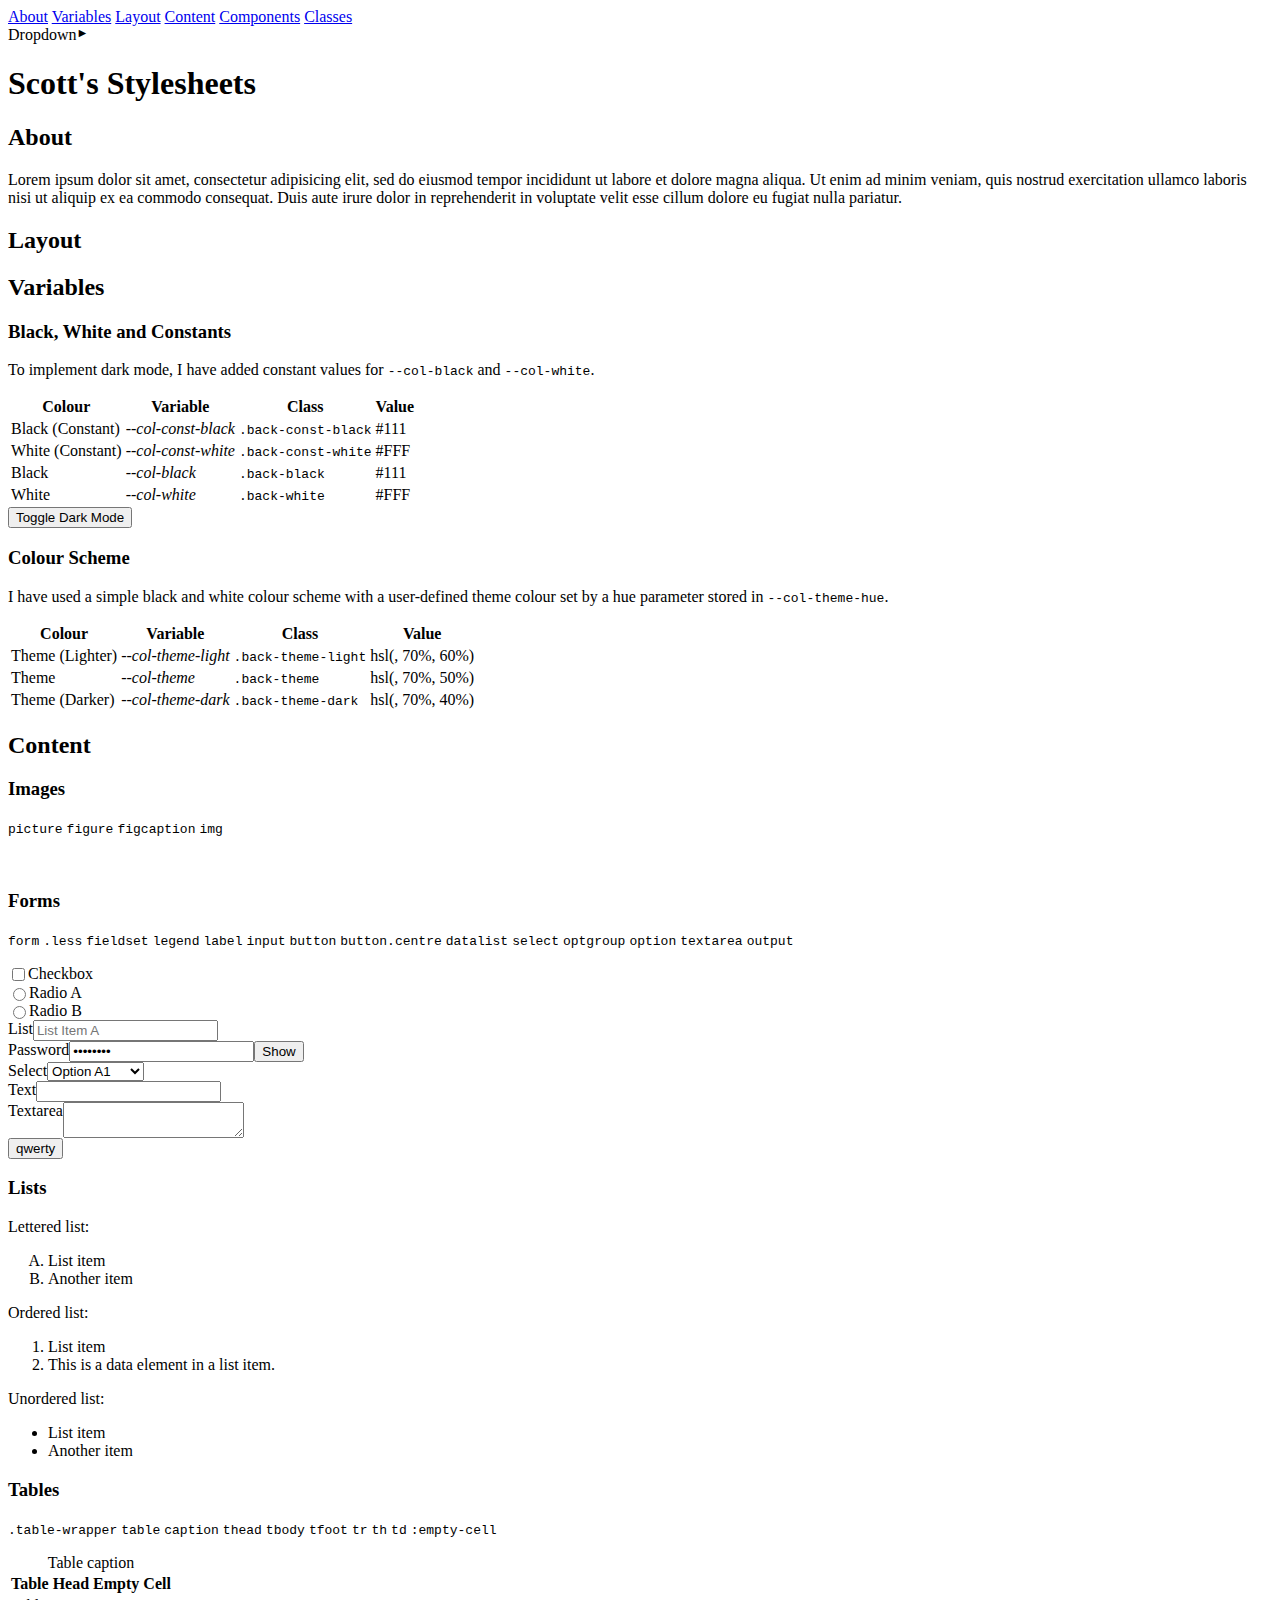
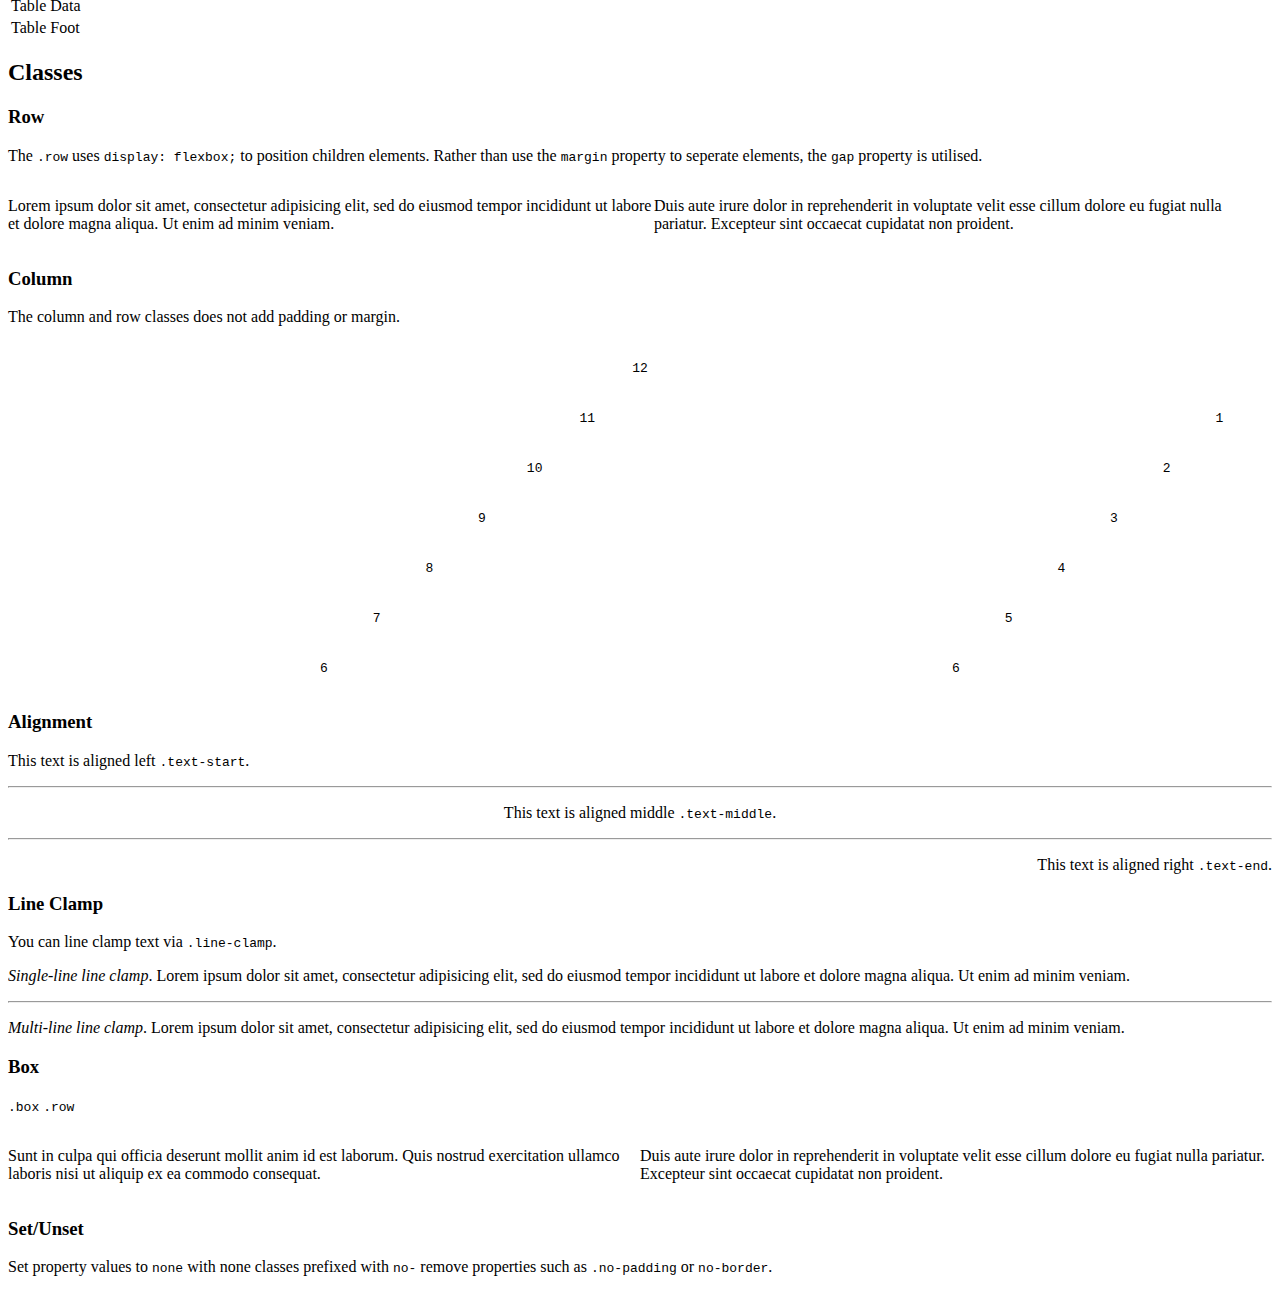
==== commit ea15e522: "Update 1.0.4" ====
--- a/index.html
+++ b/index.html
@@ -1,158 +1,160 @@
 <!DOCTYPE html>
 <html lang="en" dir="ltr">
-  <head>
-    <meta charset="utf-8">
-    <meta name="viewport" content="width=device-width, initial-scale=1.0">
-    <title>Scott's Stylesheets</title>
-    <link rel="shortcut icon" href="images/swimming-george.png">
-    <link rel="stylesheet" href="css/1.0.2/variables.css">
-    <link rel="stylesheet" href="css/1.0.2/layout.min.css">
-    <link rel="stylesheet" href="css/1.0.2/content.min.css">
-    <link rel="stylesheet" href="css/1.0.2/classes.css">
-    <link rel="stylesheet" href="css/1.0.2/custom.css">
-    <script type="text/javascript" src="js/1.0.2/ss-functions.js"></script>
-    <script type="text/javascript">
-    window.onload = function() {
-      initScottsFunctions();
-
-      $("[name='toggle-dark-mode']").addEventListener("click", () => $("html").classList.toggle("dark"));
-
-      var themeColourHue = getCookie("themeColourHue");
-      if(themeColourHue !== null) document.documentElement.style.setProperty("--col-theme-hue", themeColourHue);
-
-      /*
-      $('#theme-colour-picker').value = getComputedStyle(document.documentElement).getPropertyValue('--col-theme-hue');
-      $('#theme-colour-picker-output').value = getComputedStyle(document.documentElement).getPropertyValue('--col-theme-hue');
-      $('#theme-colour-picker').addEventListener('change', function() {
-        document.documentElement.style.setProperty("--col-theme-hue", this.value);
-        $('#theme-colour-picker-output').value = this.value.toUpperCase();
-        setCookie('themeColourHue', this.value);
-      });
-      $('#theme-colour-picker').addEventListener('input', function() {
-        document.documentElement.style.setProperty("--col-theme-hue", this.value);
-        $('#theme-colour-picker-output').value = this.value.toUpperCase();
-      });
-      */
-
-      var hue = getComputedStyle(document.documentElement).getPropertyValue('--col-theme-hue');
-      setInterval(function() {
-        hue = hue >= 359 ? 0 : parseInt(hue) + 1;
-        $$("[id^='col-theme-output']").forEach((item, i) =>  item.innerHTML = hue);
-        document.documentElement.style.setProperty('--col-theme-hue', hue + '');
-        setCookie('themeColourHue', hue);
-      }, 250);
-    }
-    </script>
-    <style media="screen">
-    input[type="range"].colour-picker { background: -webkit-linear-gradient(left, #F00 0%, #FF0 16.66%, #0F0 33.33%, #0FF 50%, #00F 66.66%, #F0F 83.33%, #F00 100%); }
-    </style>
-  </head>
-  <body>
-    <side-nav>
-      <a href="#about">About</a>
-      <a href="#variables">Variables</a>
-      <a href="#layout">Layout</a>
-      <a href="#content">Content</a>
-      <a href="#components">Components</a>
-      <a href="#classes">Classes</a>
-      <div class="drop-down">
-        <div class="drop-down-outside hide">
-          <a href="#classes">Classes</a>
-        </div>
-        <a href="#" class="drop-down-button">Dropdown</a>
+<head>
+  <meta charset="utf-8">
+  <meta name="viewport" content="width=device-width, initial-scale=1.0">
+  <title>Scott's Stylesheets</title>
+  <link rel="shortcut icon" href="images/swimming-george.png">
+  <link rel="stylesheet" href="css/1.0.4/variables.css">
+  <link rel="stylesheet" href="css/1.0.4/layout.css">
+  <link rel="stylesheet" href="css/1.0.4/content.min.css">
+  <link rel="stylesheet" href="css/1.0.4/classes.css">
+  <link rel="stylesheet" href="css/1.0.4/custom.css">
+  <script type="text/javascript" src="js/1.0.2/ss-functions.js"></script>
+
+  <script type="text/javascript">
+  window.onload = function() {
+    initScottsFunctions();
+
+    $("[name='toggle-dark-mode']").addEventListener("click", () => $("html").classList.toggle("dark"));
+
+    var themeColourHue = getCookie("themeColourHue");
+    if(themeColourHue !== null) document.documentElement.style.setProperty("--col-theme-hue", themeColourHue);
+
+    /*
+    $('#theme-colour-picker').value = getComputedStyle(document.documentElement).getPropertyValue('--col-theme-hue');
+    $('#theme-colour-picker-output').value = getComputedStyle(document.documentElement).getPropertyValue('--col-theme-hue');
+    $('#theme-colour-picker').addEventListener('change', function() {
+    document.documentElement.style.setProperty("--col-theme-hue", this.value);
+    $('#theme-colour-picker-output').value = this.value.toUpperCase();
+    setCookie('themeColourHue', this.value);
+  });
+  $('#theme-colour-picker').addEventListener('input', function() {
+  document.documentElement.style.setProperty("--col-theme-hue", this.value);
+  $('#theme-colour-picker-output').value = this.value.toUpperCase();
+});
+*/
+
+var hue = getComputedStyle(document.documentElement).getPropertyValue('--col-theme-hue');
+setInterval(function() {
+  hue = hue >= 359 ? 0 : parseInt(hue) + 1;
+  $$("[id^='col-theme-output']").forEach((item, i) =>  item.innerHTML = hue);
+  document.documentElement.style.setProperty('--col-theme-hue', hue + '');
+  setCookie('themeColourHue', hue);
+}, 1000);
+}
+</script>
+
+<style media="screen">
+input[type="range"].colour-picker { background: -webkit-linear-gradient(left, #F00 0%, #FF0 16.66%, #0F0 33.33%, #0FF 50%, #00F 66.66%, #F0F 83.33%, #F00 100%); }
+</style>
+</head>
+<body>
+  <side-nav>
+    <a href="#about">About</a>
+    <a href="#variables">Variables</a>
+    <a href="#layout">Layout</a>
+    <a href="#content">Content</a>
+    <a href="#components">Components</a>
+    <a href="#classes">Classes</a>
+    <div class="drop-down">
+      <div class="drop-down-outside">
+        <a href="#classes">Classes</a>
       </div>
-    </side-nav>
-
-    <main>
-      <h1>Scott's Stylesheets</h1>
-
-      <section id="about">
-        <h2>About</h2>
-        <p>Lorem ipsum dolor sit amet, consectetur adipisicing elit, sed do eiusmod tempor incididunt ut labore et dolore magna aliqua. Ut enim ad minim veniam, quis nostrud exercitation ullamco laboris nisi ut aliquip ex ea commodo consequat. Duis aute irure dolor in reprehenderit in voluptate velit esse cillum dolore eu fugiat nulla pariatur.</p>
-      </section>
-
-      <section id="layout">
-        <h2>Layout</h2>
-      </section>
-
-      <section id="variables">
-        <h2>Variables</h2>
-        <article id="colour-scheme">
-          <h3>Black, White and Constants</h3>
-          <p>To implement dark mode, I have added constant values for <code>--col-black</code> and <code>--col-white</code>.</p>
-          <table>
-            <thead>
-              <tr>
-                <th>Colour</th>
-                <th>Variable</th>
-                <th>Class</th>
-                <th>Value</th>
-              </tr>
-            </thead>
-            <tbody>
-              <tr>
-                <td>Black (Constant)</td>
-                <td><var>--col-const-black</var></td>
-                <td><code>.back-const-black</code></td>
-                <td class="back-const-black text-const-white">#111</td>
-              </tr>
-              <tr>
-                <td>White (Constant)</td>
-                <td><var>--col-const-white</var></td>
-                <td><code>.back-const-white</code></td>
-                <td class="back-const-white text-const-black">#FFF</td>
-              </tr>
-              <tr>
-                <td>Black</td>
-                <td><var>--col-black</var></td>
-                <td><code>.back-black</code></td>
-                <td class="back-black text-white">#111</td>
-              </tr>
-              <tr>
-                <td>White</td>
-                <td><var>--col-white</var></td>
-                <td><code>.back-white</code></td>
-                <td class="back-white text-black">#FFF</td>
-              </tr>
-            </tbody>
-          </table>
-          <button class="block-right" type="button" name="toggle-dark-mode">Toggle Dark Mode</button>
-
-          <h3>Colour Scheme</h3>
-          <p>I have used a simple black and white colour scheme with a user-defined theme colour set by a hue parameter stored in <code>--col-theme-hue</code>.</p>
-          <table>
-            <thead>
-              <tr>
-                <th>Colour</th>
-                <th>Variable</th>
-                <th>Class</th>
-                <th>Value</th>
-              </tr>
-            </thead>
-            <tbody>
-              <tr>
-                <td>Theme (Lighter)</td>
-                <td><var>--col-theme-light</var></td>
-                <td><code>.back-theme-light</code></td>
-                <td class="back-theme-light text-white">hsl(<span id="col-theme-output-light"></span>, 70%, 60%)</td>
-              </tr>
-              <tr>
-                <td>Theme</td>
-                <td><var>--col-theme</var></td>
-                <td><code>.back-theme</code></td>
-                <td class="back-theme text-white">hsl(<span id="col-theme-output"></span>, 70%, 50%)</td>
-              </tr>
-              <tr>
-                <td>Theme (Darker)</td>
-                <td><var>--col-theme-dark</var></td>
-                <td><code>.back-theme-dark</code></td>
-                <td class="back-theme-dark text-white">hsl(<span id="col-theme-output-dark"></span>, 70%, 40%)</td>
-              </tr>
-            </tbody>
-          </table>
-          <!--h4>Theme Colour Hue</h4>
+      <a class="drop-down-button">Dropdown</a>
+    </div>
+  </side-nav>
+
+  <main>
+    <h1>Scott's Stylesheets</h1>
+
+    <section id="about">
+      <h2>About</h2>
+      <p>Lorem ipsum dolor sit amet, consectetur adipisicing elit, sed do eiusmod tempor incididunt ut labore et dolore magna aliqua. Ut enim ad minim veniam, quis nostrud exercitation ullamco laboris nisi ut aliquip ex ea commodo consequat. Duis aute irure dolor in reprehenderit in voluptate velit esse cillum dolore eu fugiat nulla pariatur.</p>
+    </section>
+
+    <section id="layout">
+      <h2>Layout</h2>
+    </section>
+
+    <section id="variables">
+      <h2>Variables</h2>
+      <article id="colour-scheme">
+        <h3>Black, White and Constants</h3>
+        <p>To implement dark mode, I have added constant values for <code>--col-black</code> and <code>--col-white</code>.</p>
+        <table>
+          <thead>
+            <tr>
+              <th>Colour</th>
+              <th>Variable</th>
+              <th>Class</th>
+              <th>Value</th>
+            </tr>
+          </thead>
+          <tbody>
+            <tr>
+              <td>Black (Constant)</td>
+              <td><var>--col-const-black</var></td>
+              <td><code>.back-const-black</code></td>
+              <td class="back-const-black text-const-white">#111</td>
+            </tr>
+            <tr>
+              <td>White (Constant)</td>
+              <td><var>--col-const-white</var></td>
+              <td><code>.back-const-white</code></td>
+              <td class="back-const-white text-const-black">#FFF</td>
+            </tr>
+            <tr>
+              <td>Black</td>
+              <td><var>--col-black</var></td>
+              <td><code>.back-black</code></td>
+              <td class="back-black text-white">#111</td>
+            </tr>
+            <tr>
+              <td>White</td>
+              <td><var>--col-white</var></td>
+              <td><code>.back-white</code></td>
+              <td class="back-white text-black">#FFF</td>
+            </tr>
+          </tbody>
+        </table>
+        <button class="block-right" type="button" name="toggle-dark-mode">Toggle Dark Mode</button>
+
+        <h3>Colour Scheme</h3>
+        <p>I have used a simple black and white colour scheme with a user-defined theme colour set by a hue parameter stored in <code>--col-theme-hue</code>.</p>
+        <table>
+          <thead>
+            <tr>
+              <th>Colour</th>
+              <th>Variable</th>
+              <th>Class</th>
+              <th>Value</th>
+            </tr>
+          </thead>
+          <tbody>
+            <tr>
+              <td>Theme (Lighter)</td>
+              <td><var>--col-theme-light</var></td>
+              <td><code>.back-theme-light</code></td>
+              <td class="back-theme-light text-white">hsl(<span id="col-theme-output-light"></span>, 70%, 60%)</td>
+            </tr>
+            <tr>
+              <td>Theme</td>
+              <td><var>--col-theme</var></td>
+              <td><code>.back-theme</code></td>
+              <td class="back-theme text-white">hsl(<span id="col-theme-output"></span>, 70%, 50%)</td>
+            </tr>
+            <tr>
+              <td>Theme (Darker)</td>
+              <td><var>--col-theme-dark</var></td>
+              <td><code>.back-theme-dark</code></td>
+              <td class="back-theme-dark text-white">hsl(<span id="col-theme-output-dark"></span>, 70%, 40%)</td>
+            </tr>
+          </tbody>
+        </table>
+        <!--h4>Theme Colour Hue</h4>
           <form>
-            <div class="inline">
+            <div class="row">
               <label for="theme-colour-picker">Colour</label>
               <input id="theme-colour-picker" class="colour-picker" type="range" min="0" max="359">
             </div>
@@ -192,19 +194,19 @@
             <code>output</code>
           </p>
           <form>
-            <div class="inline-nowrap">
+            <div class="row">
               <input id="checkbox" type="checkbox" name="checkbox" value="on"/>
               <label for="checkbox">Checkbox</label>
             </div>
-            <div class="inline-nowrap">
+            <div class="row">
               <input id="radio-a" type="radio" name="radio" value="a">
               <label for="radio-a">Radio A</label>
             </div>
-            <div class="inline-nowrap">
+            <div class="row">
               <input id="radio-b" type="radio" name="radio" value="b">
               <label for="radio-b">Radio B</label>
             </div>
-            <div class="inline">
+            <div class="row">
               <label for="list">List</label>
               <input id="list" name="list" list="list-items" placeholder="List Item A"/>
             </div>
@@ -213,12 +215,12 @@
               <option value="List Item B"/>
               <option value="List Item C"/>
             </datalist>
-            <div class="inline">
+            <div class="row">
               <label for="password">Password</label>
               <input id="password" type="password" name="password" value="password">
               <input type="button" name="show-password" value="Show">
             </div>
-            <div class="inline">
+            <div class="row">
               <label for="select">Select</label>
               <select id="select" name="select">
                 <optgroup label="A">
@@ -230,15 +232,15 @@
                 </optgroup>
               </select>
             </div>
-            <div class="inline">
+            <div class="row">
               <label for="text">Text</label>
               <input id="text" type="text" name="text"/>
             </div>
-            <div class="inline">
+            <div class="row">
               <label for="textarea">Textarea</label>
               <textarea id="textarea" name="textarea"></textarea>
             </div>
-            <div class="inline">
+            <div class="row">
               <button type="button" name="button">qwerty</button>
             </div>
           </form>
@@ -304,43 +306,116 @@
 
       <section id="classes">
         <h2>Classes</h2>
-        <article id="box-class">
-          <h3>Box</h3>
-          <p>
-            <code>.box</code>
-          </p>
-          <div class="row">
-            <div class="box">
-              <p>Sunt in culpa qui officia deserunt mollit anim id est laborum. Quis nostrud exercitation ullamco laboris nisi ut aliquip ex ea commodo consequat.</p>
-            </div>
-            <div class="box back-theme text-const-white">
-              <p class="text-centre">Duis aute irure dolor in reprehenderit in voluptate velit esse cillum dolore eu fugiat nulla pariatur. Excepteur sint occaecat cupidatat non proident.</p>
-            </div>
-          </div>
-        </article>
-
-        <article id="column-class">
+        <article id="row-classes">
+          <h3>Row</h3>
+          <p>The <code>.row</code> uses <code>display: flexbox;</code> to position children elements. Rather than use the <code>margin</code> property to seperate elements, the <code>gap</code> property is utilised.</p>
+          <div class="row">
+            <p>Lorem ipsum dolor sit amet, consectetur adipisicing elit, sed do eiusmod tempor incididunt ut labore et dolore magna aliqua. Ut enim ad minim veniam.</p>
+            <p> Duis aute irure dolor in reprehenderit in voluptate velit esse cillum dolore eu fugiat nulla pariatur. Excepteur sint occaecat cupidatat non proident.</p>
+          </div>
+        </article>
+
+        <article id="column-classes">
           <h3>Column</h3>
-          <div class="column">
-          </div>
-        </article>
-
-        <article id="row-class">
-          <h3>Row</h3>
-          <p>
-            <code>.row</code>
-          </p>
-          <div class="row">
-          </div>
-
-          <h4>Row Wrap</h4>
-          <p>
-            <code>.row-wrap</code>
-          </p>
-          <div class="row-wrap">
-          </div>
-        </article>
-      </section>
-    </main>
-  </body>
+          <p>The column and row classes does not add padding or margin.</p>
+          <div class="row">
+            <div class="col-12">
+              <p class="set-padding-3 set-border text-middle"><code>12</code></p>
+            </div>
+          </div>
+          <div class="row">
+            <div class="col-11">
+              <p class="set-padding-3 set-border text-middle"><code>11</code></p>
+            </div>
+            <div class="col-1">
+              <p class="set-padding-3 set-border text-middle"><code>1</code></p>
+            </div>
+          </div>
+          <div class="row">
+            <div class="col-10">
+              <p class="set-padding-3 set-border text-middle"><code>10</code></p>
+            </div>
+            <div class="col-2">
+              <p class="set-padding-3 set-border text-middle"><code>2</code></p>
+            </div>
+          </div>
+          <div class="row">
+            <div class="col-9">
+              <p class="set-padding-3 set-border text-middle"><code>9</code></p>
+            </div>
+            <div class="col-3">
+              <p class="set-padding-3 set-border text-middle"><code>3</code></p>
+            </div>
+          </div>
+          <div class="row">
+            <div class="col-8">
+              <p class="set-padding-3 set-border text-middle"><code>8</code></p>
+            </div>
+            <div class="col-4">
+              <p class="set-padding-3 set-border text-middle"><code>4</code></p>
+            </div>
+          </div>
+          <div class="row">
+            <div class="col-7">
+              <p class="set-padding-3 set-border text-middle"><code>7</code></p>
+            </div>
+            <div class="col-5">
+              <p class="set-padding-3 set-border text-middle"><code>5</code></p>
+            </div>
+          </div>
+          <div class="row">
+            <div class="col-6">
+              <p class="set-padding-3 set-border text-middle"><code>6</code></p>
+            </div>
+            <div class="col-6">
+              <p class="set-padding-3 set-border text-middle"><code>6</code></p>
+            </div>
+          </div>
+        </div>
+      </article>
+
+      <article id="alignment-classes">
+        <h3>Alignment</h3>
+        <div class="box">
+          <p class="text-start">This text is aligned left <code>.text-start</code>.</p>
+          <hr>
+          <p class="text-middle">This text is aligned middle <code>.text-middle</code>.</p>
+          <hr>
+          <p class="text-end">This text is aligned right <code>.text-end</code>.</p>
+        </div>
+      </article>
+
+      <article id="clamp-classes">
+        <h3>Line Clamp</h3>
+        <p>You can line clamp text via <code>.line-clamp</code>.</p>
+        <div class="box">
+          <p class="line-clamp-1"><i>Single-line line clamp</i>. Lorem ipsum dolor sit amet, consectetur adipisicing elit, sed do eiusmod tempor incididunt ut labore et dolore magna aliqua. Ut enim ad minim veniam.</p>
+          <hr>
+          <p class="line-clamp-2"><i>Multi-line line clamp</i>. Lorem ipsum dolor sit amet, consectetur adipisicing elit, sed do eiusmod tempor incididunt ut labore et dolore magna aliqua. Ut enim ad minim veniam.</p>
+        </div>
+      </article>
+
+      <article id="box-class">
+        <h3>Box</h3>
+        <p>
+          <code>.box</code>
+          <code>.row</code>
+        </p>
+        <div class="row">
+          <div class="box">
+            <p>Sunt in culpa qui officia deserunt mollit anim id est laborum. Quis nostrud exercitation ullamco laboris nisi ut aliquip ex ea commodo consequat.</p>
+          </div>
+          <div class="box back-fill">
+            <p>Duis aute irure dolor in reprehenderit in voluptate velit esse cillum dolore eu fugiat nulla pariatur. Excepteur sint occaecat cupidatat non proident.</p>
+          </div>
+        </div>
+      </article>
+
+      <article id="no-classes">
+        <h3>Set/Unset</h3>
+        <p>Set property values to <code>none</code> with none classes prefixed with <code>no-</code> remove properties such as <code>.no-padding</code> or <code>no-border</code>.</p>
+      </article>
+    </section>
+  </main>
+</body>
 </html>
--- a/css/1.0.4/classes.css
+++ b/css/1.0.4/classes.css
@@ -0,0 +1,165 @@
+/* DARK MODE / OVERRIDES variables.css's prefers-color-scheme */
+.dark {
+  --col-white: var(--col-const-black);
+  --col-black: var(--col-const-white);
+}
+/*.dark ::-webkit-calendar-picker-indicator { filter: invert(1); }*/
+
+/* DISPLAY, SHOW AND HIDE */
+.display-none, .hide { display: none !important; }
+.display-block, .show { display: block !important; }
+.display-contents, .show-contents { display: contents !important; }
+.display-flex, .show-flex { display: flex !important; }
+.display-table, .show-table { display: inline !important; }
+
+/* STRUCTURE */
+.box {
+  display: block;
+  padding: var(--space-1);
+  padding-bottom: 0;
+  border: var(--border);
+  border-radius: var(--border-radius);
+  margin: var(--margin);
+  width: 100%;
+}
+
+[class^="col"], [class^="row"] {
+  display: flex;
+  justify-content: flex-start;
+  gap: var(--space-1);
+  width: 100%;
+}
+
+[class^="col"] { flex-direction: column; }
+.col-1 { max-width: 8.333333333333333%; }
+.col-2 { max-width: 16.66666666666667%; }
+.col-3 { max-width: 25%; }
+.col-4 { max-width: 33.33333333333333%; }
+.col-5 { max-width: 41.66666666666667%; }
+.col-6 { max-width: 50%; }
+.col-7 { max-width: 58.33333333333333%; }
+.col-8 { max-width: 66.66666666666666%; }
+.col-9 { max-width: 75%; }
+.col-10 { max-width: 83.33333333333333%; }
+.col-11 { max-width: 91.66666666666666%; }
+.col-12 { max-width: 100%; }
+
+[class^="row"] { flex-direction: row; }
+/*.row-wrap { flex-wrap: wrap; }*/
+
+[class^='line-clamp'] {
+  overflow: hidden;
+  display: -webkit-box !important;
+  -webkit-line-clamp: 3;
+  -webkit-box-orient: vertical;
+}
+.line-clamp-1 { -webkit-line-clamp: 1; }
+.line-clamp-2 { -webkit-line-clamp: 2; }
+.line-clamp-3 { -webkit-line-clamp: 3; }
+.line-clamp-4 { -webkit-line-clamp: 4; }
+.line-clamp-5 { -webkit-line-clamp: 5; }
+
+/* COLOURS */
+.back-const-black { background: var(--col-const-black); }
+.back-const-white { background: var(--col-const-white); }
+.back-black { background: var(--col-black); }
+.back-white { background: var(--col-white); }
+.back-theme-light { background: var(--col-theme-light); }
+.back-theme { background: var(--col-theme); }
+.back-theme-dark { background: var(--col-theme-dark); }
+.back-fill { background: var(--col-border); }
+
+.text-const-black { color: var(--col-const-black); }
+.text-const-white { color: var(--col-const-white); }
+.text-black { color: var(--col-black); }
+.text-white { color: var(--col-white); }
+
+/* POSITION */
+.position-absolute { position: absolute; }
+.position-fixed { position: fixed; }
+.position-relative { position: relative; }
+.position-static { position: static; }
+.position-sticky { position: sticky; }
+
+/* ALIGNMENT */
+.align-items-start { align-items: flex-start; }
+.align-items-middle { align-items: center; }
+.align-items-end { align-items: flex-end; }
+
+.justify-content-start { justify-content: flex-start; }
+.justify-content-middle { justify-content: center; }
+.justify-content-end { justify-content: flex-end; }
+
+[class^="block-"] { display: block; }
+.block-start { margin-right: auto; }
+.block-middle { margin: auto; }
+.block-end { margin-left: auto; }
+
+[class^="flex-"] { display: flex; }
+.flex-start { justify-content: flex-start; }
+.flex-middle { justify-content: center; }
+.flex-end { justify-content: flex-end; }
+
+.text-start { text-align: left; }
+.text-middle { text-align: center; }
+.text-end { text-align: right; }
+.text-justify { text-align: justify; }
+
+
+/* NAVIGATION - DROPDOWN*/
+.drop-down {
+  position: relative;
+  display: flex;
+  flex-direction: column-reverse;
+}
+/*.drop-down:focus-within * { background: red; }*/
+.drop-down-button {
+  cursor: pointer;
+  padding-right: 2.75rem;
+}
+.drop-down-button::after {
+  content: "▼"; /*U+25BC*/
+  position: absolute;
+  top: 0;
+  right: calc(var(--font-size) * 0.1);
+  padding: calc(var(--space-1) + (var(--font-size) * 0.1));
+  font-size: 80%;
+}
+.drop-down.active > .drop-down-button::after { transform: rotateZ(180deg); }
+.drop-down-inside, .drop-down-outside {
+  background: #333;
+  display: none;
+  flex-direction: column;
+  font-size: 85%;
+  max-height: 100%;
+}
+.drop-down.active :is(.drop-down-inside, .drop-down-outside) { display: flex; }
+.drop-down-outside {
+  position: absolute;
+  top: 100%;
+  min-width: 100%;
+}
+side-nav .drop-down-outside {
+  top: 0;
+  left: 100%;
+}
+side-nav .drop-down-outside + .drop-down-button::after { transform: rotateZ(-90deg); /*U+25B6*/ }
+side-nav .drop-down.active > .drop-down-outside + .drop-down-button::after { transform: rotateZ(90deg); /*U+25B6*/ }
+
+/* SET/UNSET */
+.set-padding, .set-padding-1 { padding: var(--space-1); }
+.set-padding-2 { padding: var(--space-2); }
+.set-padding-3 { padding: var(--space-3); }
+.set-padding-4 { padding: var(--space-4); }
+.unset-padding { padding: 0; }
+
+.set-border { border: var(--border); }
+.unset-border { border: none; }
+
+.set-margin, .set-margin-1 { margin: var(--space-1); }
+.set-margin-2 { margin: var(--space-2); }
+.set-margin-3 { margin: var(--space-3); }
+.set-margin-4 { margin: var(--space-4); }
+.unset-margin { margin: 0; }
+
+.unset-list > li { list-style-type: none; }
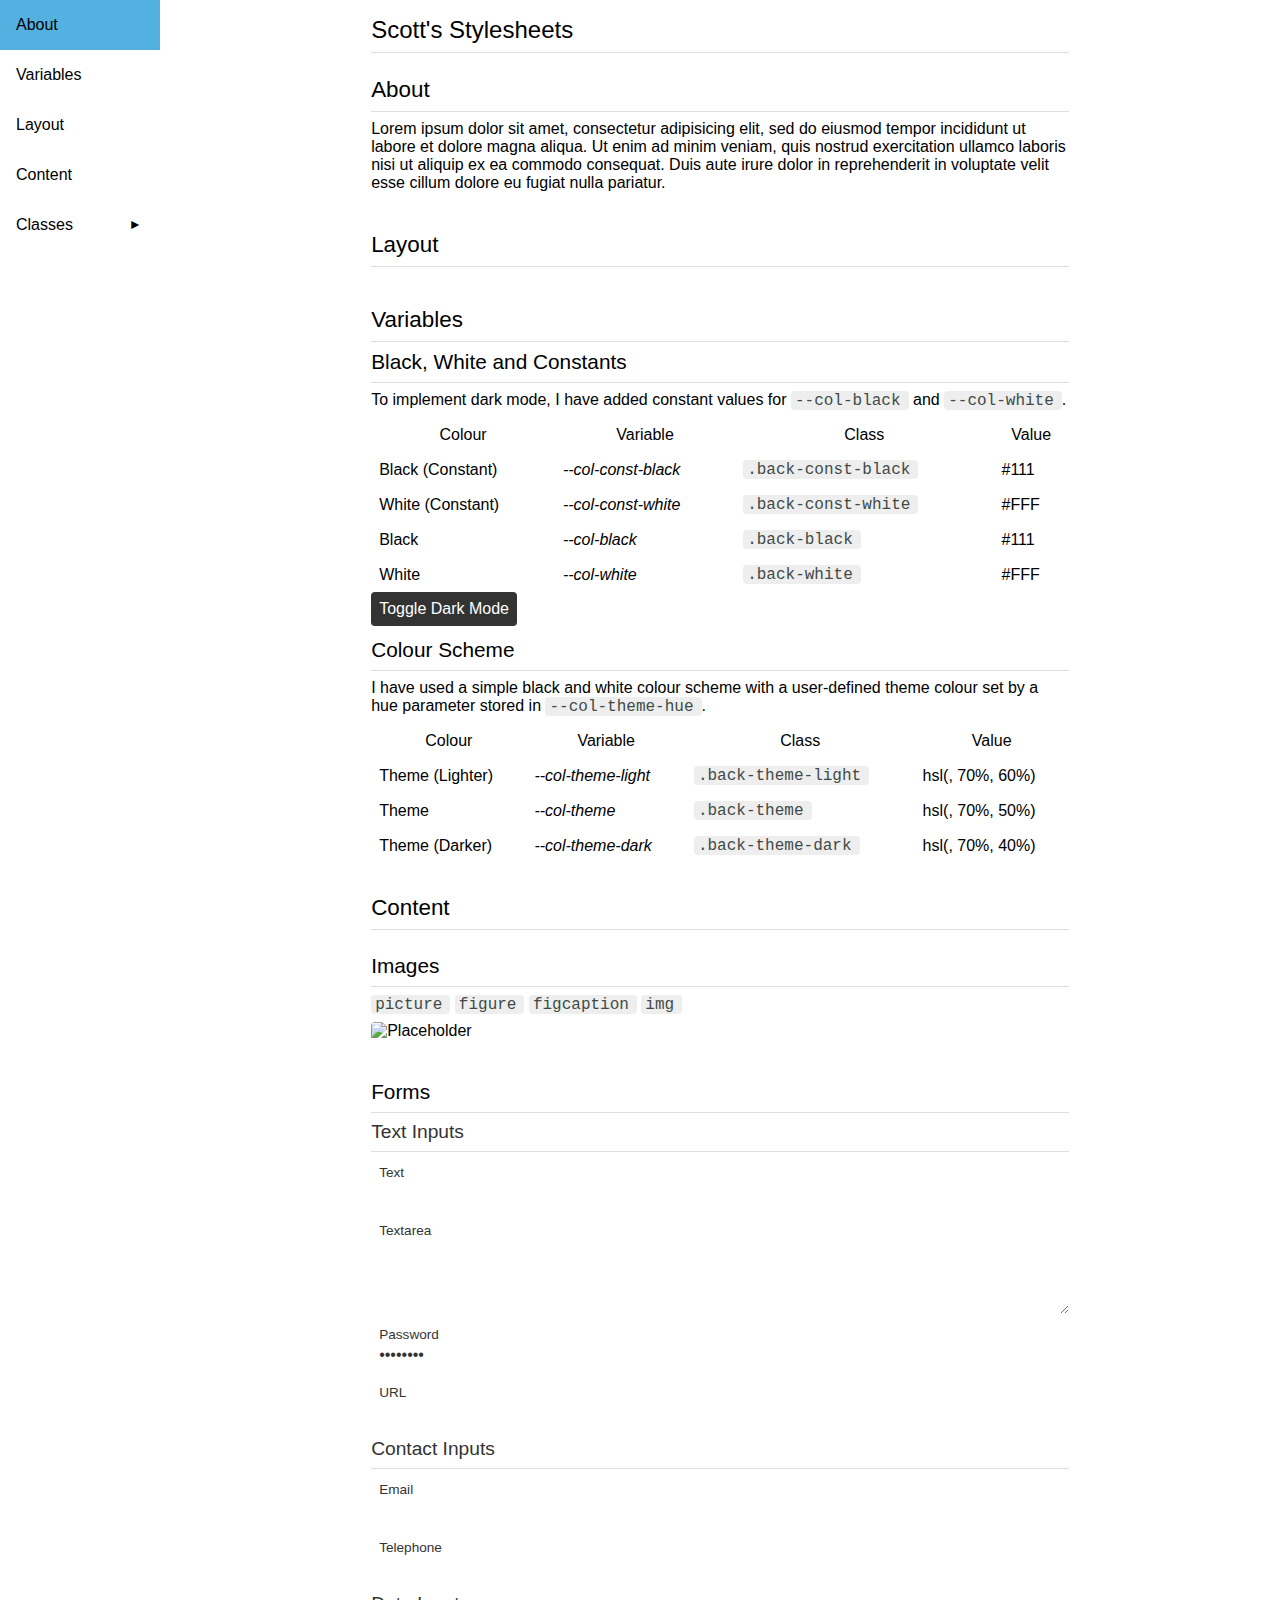
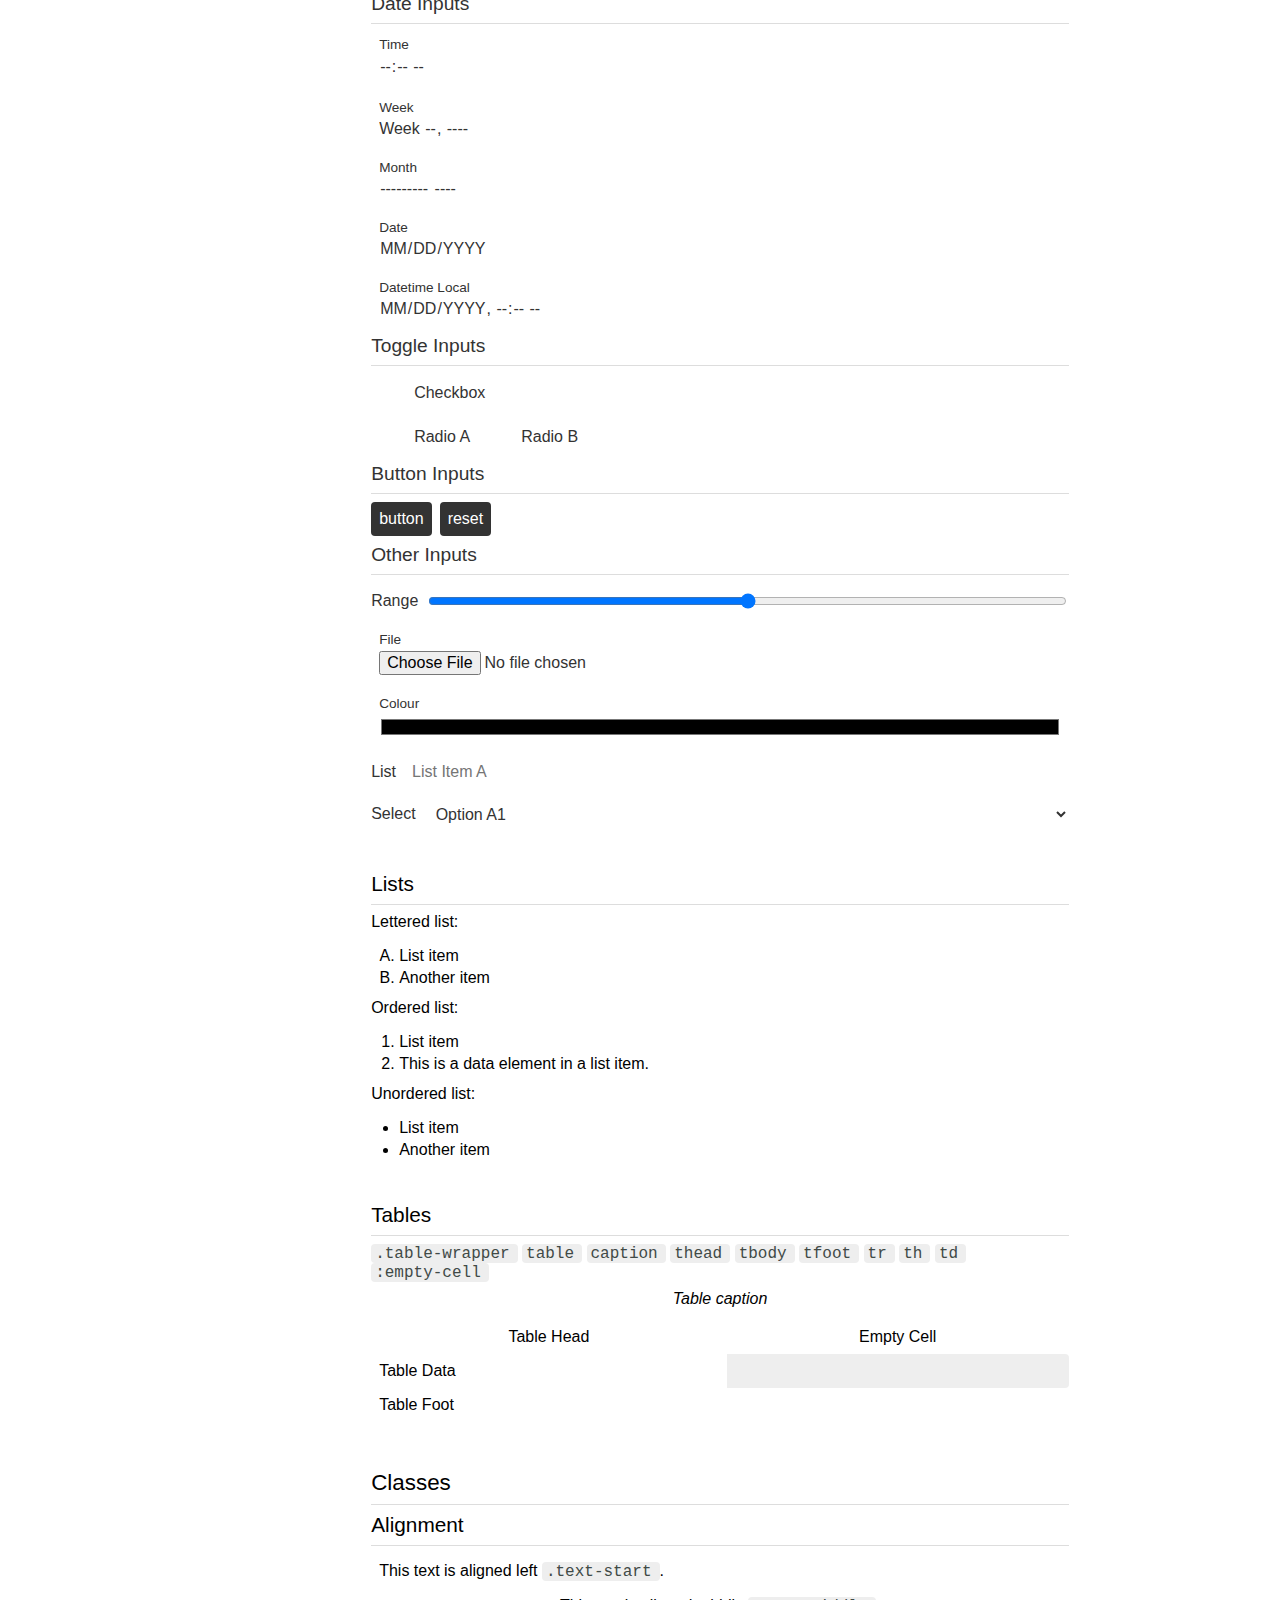
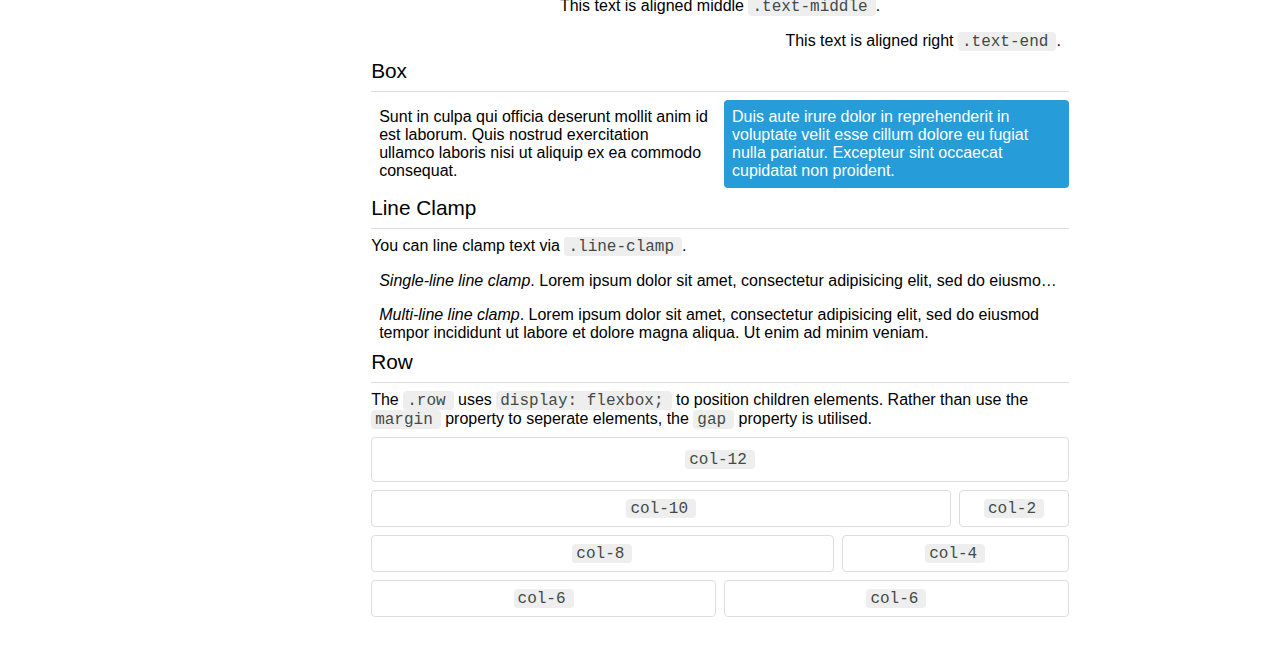
==== commit cafaedb0: "Row Fix, Floating Labels and Responsive Spacing" ====
--- a/index.html
+++ b/index.html
@@ -5,79 +5,56 @@
   <meta name="viewport" content="width=device-width, initial-scale=1.0">
   <title>Scott's Stylesheets</title>
   <link rel="shortcut icon" href="images/swimming-george.png">
-  <link rel="stylesheet" href="css/1.0.4/variables.css">
-  <link rel="stylesheet" href="css/1.0.4/layout.css">
-  <link rel="stylesheet" href="css/1.0.4/content.min.css">
-  <link rel="stylesheet" href="css/1.0.4/classes.css">
-  <link rel="stylesheet" href="css/1.0.4/custom.css">
-  <script type="text/javascript" src="js/1.0.2/ss-functions.js"></script>
-
+  <link rel="stylesheet" href="css/variables.css">
+  <link rel="stylesheet" href="css/layout.css">
+  <link rel="stylesheet" href="css/content.css">
+  <link rel="stylesheet" href="css/classes.css">
+  <link rel="stylesheet" href="css/custom.css">
+  <script type="text/javascript" src="js/ss-functions.js"></script>
   <script type="text/javascript">
   window.onload = function() {
     initScottsFunctions();
-
     $("[name='toggle-dark-mode']").addEventListener("click", () => $("html").classList.toggle("dark"));
-
     var themeColourHue = getCookie("themeColourHue");
     if(themeColourHue !== null) document.documentElement.style.setProperty("--col-theme-hue", themeColourHue);
-
-    /*
-    $('#theme-colour-picker').value = getComputedStyle(document.documentElement).getPropertyValue('--col-theme-hue');
-    $('#theme-colour-picker-output').value = getComputedStyle(document.documentElement).getPropertyValue('--col-theme-hue');
-    $('#theme-colour-picker').addEventListener('change', function() {
-    document.documentElement.style.setProperty("--col-theme-hue", this.value);
-    $('#theme-colour-picker-output').value = this.value.toUpperCase();
-    setCookie('themeColourHue', this.value);
-  });
-  $('#theme-colour-picker').addEventListener('input', function() {
-  document.documentElement.style.setProperty("--col-theme-hue", this.value);
-  $('#theme-colour-picker-output').value = this.value.toUpperCase();
-});
-*/
-
-var hue = getComputedStyle(document.documentElement).getPropertyValue('--col-theme-hue');
-setInterval(function() {
-  hue = hue >= 359 ? 0 : parseInt(hue) + 1;
-  $$("[id^='col-theme-output']").forEach((item, i) =>  item.innerHTML = hue);
-  document.documentElement.style.setProperty('--col-theme-hue', hue + '');
-  setCookie('themeColourHue', hue);
-}, 1000);
-}
-</script>
-
-<style media="screen">
-input[type="range"].colour-picker { background: -webkit-linear-gradient(left, #F00 0%, #FF0 16.66%, #0F0 33.33%, #0FF 50%, #00F 66.66%, #F0F 83.33%, #F00 100%); }
-</style>
+  };
+  var hue = getComputedStyle(document.documentElement).getPropertyValue('--col-theme-hue');
+  setInterval(function() {
+    hue = hue >= 359 ? 0 : parseInt(hue) + 1;
+    $$("[id^='col-theme-output']").forEach((item, i) =>  item.innerHTML = hue);
+    document.documentElement.style.setProperty('--col-theme-hue', hue + '');
+    setCookie('themeColourHue', hue);
+  }, 2000);
+  </script>
 </head>
-<body>
+<body class="background-white">
   <side-nav>
     <a href="#about">About</a>
     <a href="#variables">Variables</a>
     <a href="#layout">Layout</a>
     <a href="#content">Content</a>
-    <a href="#components">Components</a>
-    <a href="#classes">Classes</a>
     <div class="drop-down">
       <div class="drop-down-outside">
-        <a href="#classes">Classes</a>
+        <a href="#alignment-classes">Alignment</a>
+        <a href="#box-class">Box</a>
+        <a href="#line-clamp-classes">Line Clamp</a>
+        <a href="#row-classes">Row</a>
       </div>
-      <a class="drop-down-button">Dropdown</a>
+      <a class="drop-down-button">Classes</a>
     </div>
   </side-nav>
-
   <main>
-    <h1>Scott's Stylesheets</h1>
-
-    <section id="about">
+    <header>
+      <h1>Scott's Stylesheets</h1>
+    </header>
+    <section id="about" class="py-4">
       <h2>About</h2>
       <p>Lorem ipsum dolor sit amet, consectetur adipisicing elit, sed do eiusmod tempor incididunt ut labore et dolore magna aliqua. Ut enim ad minim veniam, quis nostrud exercitation ullamco laboris nisi ut aliquip ex ea commodo consequat. Duis aute irure dolor in reprehenderit in voluptate velit esse cillum dolore eu fugiat nulla pariatur.</p>
     </section>
-
-    <section id="layout">
+    <section id="layout" class="py-4">
       <h2>Layout</h2>
     </section>
-
-    <section id="variables">
+    <section id="variables" class="py-4">
       <h2>Variables</h2>
       <article id="colour-scheme">
         <h3>Black, White and Constants</h3>
@@ -118,8 +95,7 @@
             </tr>
           </tbody>
         </table>
-        <button class="block-right" type="button" name="toggle-dark-mode">Toggle Dark Mode</button>
-
+        <button class="mb-3" type="button" name="toggle-dark-mode">Toggle Dark Mode</button>
         <h3>Colour Scheme</h3>
         <p>I have used a simple black and white colour scheme with a user-defined theme colour set by a hue parameter stored in <code>--col-theme-hue</code>.</p>
         <table>
@@ -152,228 +128,188 @@
             </tr>
           </tbody>
         </table>
-        <!--h4>Theme Colour Hue</h4>
-          <form>
-            <div class="row">
-              <label for="theme-colour-picker">Colour</label>
-              <input id="theme-colour-picker" class="colour-picker" type="range" min="0" max="359">
-            </div>
-          </form-->
-        </article>
-      </section>
-
-      <section id="content">
-        <h2>Content</h2>
-        <article id="images">
-          <h3>Images</h3>
-          <p>
-            <code>picture</code>
-            <code>figure</code>
-            <code>figcaption</code>
-            <code>img</code>
-          </p>
-          <img src="images/splhcb.webp" alt="Placeholder">
-        </article>
-
-        <article id="forms">
-          <h3>Forms</h3>
-          <p>
-            <code>form</code>
-            <code>.less</code>
-            <code>fieldset</code>
-            <code>legend</code>
-            <code>label</code>
-            <code>input</code>
-            <code>button</code>
-            <code>button.centre</code>
-            <code>datalist</code>
-            <code>select</code>
-            <code>optgroup</code>
-            <code>option</code>
-            <code>textarea</code>
-            <code>output</code>
-          </p>
-          <form>
-            <div class="row">
-              <input id="checkbox" type="checkbox" name="checkbox" value="on"/>
-              <label for="checkbox">Checkbox</label>
-            </div>
-            <div class="row">
-              <input id="radio-a" type="radio" name="radio" value="a">
-              <label for="radio-a">Radio A</label>
-            </div>
-            <div class="row">
-              <input id="radio-b" type="radio" name="radio" value="b">
-              <label for="radio-b">Radio B</label>
-            </div>
-            <div class="row">
-              <label for="list">List</label>
-              <input id="list" name="list" list="list-items" placeholder="List Item A"/>
-            </div>
-            <datalist id="list-items">
-              <option value="List Item A"/>
-              <option value="List Item B"/>
-              <option value="List Item C"/>
-            </datalist>
-            <div class="row">
+      </article>
+    </section>
+    <section id="content" class="py-4">
+      <h2>Content</h2>
+      <article id="images" class="py-4">
+        <h3>Images</h3>
+        <p>
+          <code>picture</code>
+          <code>figure</code>
+          <code>figcaption</code>
+          <code>img</code>
+        </p>
+        <img src="images/splhcb.webp" alt="Placeholder">
+      </article>
+      <article id="forms" class="py-4">
+        <h3>Forms</h3>
+        <form>
+          <h4>Text Inputs</h4>
+          <div id="text-inputs">
+            <div class="floating-label mb-2">
+              <label for="text">Text</label>
+              <input id="text" type="text" name="text"/>
+            </div>
+            <div class="floating-label mb-2">
+              <label for="textarea">Textarea</label>
+              <textarea id="textarea" name="textarea"></textarea>
+            </div>
+            <div class="floating-label mb-2">
               <label for="password">Password</label>
               <input id="password" type="password" name="password" value="password">
-              <input type="button" name="show-password" value="Show">
-            </div>
-            <div class="row">
-              <label for="select">Select</label>
-              <select id="select" name="select">
-                <optgroup label="A">
-                  <option value="1">Option A1</option>
-                  <option value="1">Option A2</option>
-                </optgroup>
-                <optgroup label="B">
-                  <option value="1">Option B1</option>
-                </optgroup>
-              </select>
-            </div>
-            <div class="row">
-              <label for="text">Text</label>
-              <input id="text" type="text" name="text"/>
-            </div>
-            <div class="row">
-              <label for="textarea">Textarea</label>
-              <textarea id="textarea" name="textarea"></textarea>
-            </div>
-            <div class="row">
-              <button type="button" name="button">qwerty</button>
-            </div>
-          </form>
-        </article>
-
-        <article id="lists">
-          <h3>Lists</h3>
-          <p>Lettered list:</p>
-          <ol type="A">
-            <li>List item</li>
-            <li>Another item</li>
-          </ol>
-          <p>Ordered list:</p>
-          <ol>
-            <li>List item</li>
-            <li><data value="1010">This is a data element in a list item.</data></li>
-          </ol>
-          <p>Unordered list:</p>
-          <ul>
-            <li>List item</li>
-            <li>Another item</li>
-          </ul>
-        </article>
-
-        <article id="tables">
-          <h3>Tables</h3>
-          <p>
-            <code>.table-wrapper</code>
-            <code>table</code>
-            <code>caption</code>
-            <code>thead</code>
-            <code>tbody</code>
-            <code>tfoot</code>
-            <code>tr</code>
-            <code>th</code>
-            <code>td</code>
-            <code>:empty-cell</code>
-          </p>
-          <div class="table-wrapper">
-            <table>
-              <caption>Table caption</caption>
-              <thead>
-                <tr>
-                  <th>Table Head</th>
-                  <th>Empty Cell</th>
-                </tr>
-              </thead>
-              <tbody>
-                <tr>
-                  <td>Table Data</td>
-                  <td></td>
-                </tr>
-              </tbody>
-              <tfoot>
-                <tr>
-                  <td>Table Foot</td>
-                </tr>
-              </tfoot>
-            </table>
-          </div>
-        </article>
-      </section>
-
-      <section id="classes">
-        <h2>Classes</h2>
-        <article id="row-classes">
-          <h3>Row</h3>
-          <p>The <code>.row</code> uses <code>display: flexbox;</code> to position children elements. Rather than use the <code>margin</code> property to seperate elements, the <code>gap</code> property is utilised.</p>
-          <div class="row">
-            <p>Lorem ipsum dolor sit amet, consectetur adipisicing elit, sed do eiusmod tempor incididunt ut labore et dolore magna aliqua. Ut enim ad minim veniam.</p>
-            <p> Duis aute irure dolor in reprehenderit in voluptate velit esse cillum dolore eu fugiat nulla pariatur. Excepteur sint occaecat cupidatat non proident.</p>
-          </div>
-        </article>
-
-        <article id="column-classes">
-          <h3>Column</h3>
-          <p>The column and row classes does not add padding or margin.</p>
-          <div class="row">
-            <div class="col-12">
-              <p class="set-padding-3 set-border text-middle"><code>12</code></p>
-            </div>
-          </div>
-          <div class="row">
-            <div class="col-11">
-              <p class="set-padding-3 set-border text-middle"><code>11</code></p>
-            </div>
-            <div class="col-1">
-              <p class="set-padding-3 set-border text-middle"><code>1</code></p>
-            </div>
-          </div>
-          <div class="row">
-            <div class="col-10">
-              <p class="set-padding-3 set-border text-middle"><code>10</code></p>
-            </div>
-            <div class="col-2">
-              <p class="set-padding-3 set-border text-middle"><code>2</code></p>
-            </div>
-          </div>
-          <div class="row">
-            <div class="col-9">
-              <p class="set-padding-3 set-border text-middle"><code>9</code></p>
-            </div>
-            <div class="col-3">
-              <p class="set-padding-3 set-border text-middle"><code>3</code></p>
-            </div>
-          </div>
-          <div class="row">
-            <div class="col-8">
-              <p class="set-padding-3 set-border text-middle"><code>8</code></p>
-            </div>
-            <div class="col-4">
-              <p class="set-padding-3 set-border text-middle"><code>4</code></p>
-            </div>
-          </div>
-          <div class="row">
-            <div class="col-7">
-              <p class="set-padding-3 set-border text-middle"><code>7</code></p>
-            </div>
-            <div class="col-5">
-              <p class="set-padding-3 set-border text-middle"><code>5</code></p>
-            </div>
-          </div>
-          <div class="row">
-            <div class="col-6">
-              <p class="set-padding-3 set-border text-middle"><code>6</code></p>
-            </div>
-            <div class="col-6">
-              <p class="set-padding-3 set-border text-middle"><code>6</code></p>
-            </div>
-          </div>
-        </div>
-      </article>
-
+            </div>
+            <div class="floating-label mb-2">
+              <label for="url-input">URL</label>
+              <input id="url-input" type="url" name="url">
+            </div>
+          </div>
+          <h4>Contact Inputs</h4>
+          <div id="contact-inputs">
+            <div class="floating-label mb-2">
+              <label for="email-input">Email</label>
+              <input id="email-input" type="email" name="email">
+            </div>
+            <div class="floating-label mb-2">
+              <label for="tel-input">Telephone</label>
+              <input id="tel-input" type="tel" name="tel">
+            </div>
+          </div>
+          <h4>Date Inputs</h4>
+          <div id="date-inputs">
+            <div class="floating-label mb-2">
+              <label for="time-input">Time</label>
+              <input id="time-input" type="time" name="time">
+            </div>
+            <div class="floating-label mb-2">
+              <label for="week-input">Week</label>
+              <input id="week-input" type="week" name="week">
+            </div>
+            <div class="floating-label mb-2">
+              <label for="month-input">Month</label>
+              <input id="month-input" type="month" name="month">
+            </div>
+            <div class="floating-label mb-2">
+              <label for="date-input">Date</label>
+              <input id="date-input" type="date" name="date">
+            </div>
+            <div class="floating-label mb-2">
+              <label for="datetime-local-input">Datetime Local</label>
+              <input id="datetime-local-input" type="datetime-local" name="datetime-local">
+            </div>
+          </div>
+          <h4>Toggle Inputs</h4>
+          <div id="toggle-inputs">
+            <div class="flex mb-2">
+              <input id="checkbox-input" type="checkbox" name="checkbox" value="checkbox"/>
+              <label for="checkbox-input">Checkbox</label>
+            </div>
+            <div class="flex mb-2">
+              <input id="radio-a-input" type="radio" name="radio" value="a">
+              <label for="radio-a-input">Radio A</label>
+              <input id="radio-b-input" type="radio" name="radio" value="b">
+              <label for="radio-b-input">Radio B</label>
+            </div>
+          </div>
+          <h4>Button Inputs</h4>
+          <div id="button-inputs" class="flex mb-2">
+            <input id="button-input" type="button" name="button" value="button">
+            <input id="reset-input" type="reset" name="reset" value="reset">
+          </div>
+          <h4>Other Inputs</h4>
+          <div class="flex mb-2">
+            <label for="range-input">Range</label>
+            <input id="range-input" type="range" name="range"/>
+          </div>
+          <div class="floating-label mb-2">
+            <label for="file-input">File</label>
+            <input id="file-input" type="file" name="file">
+          </div>
+          <div class="floating-label mb-2">
+            <label for="color-input">Colour</label>
+            <input id="color-input" type="color" name="color">
+          </div>
+          <div class="flex mb-2">
+            <label for="list">List</label>
+            <input id="list" name="list" list="list-items" placeholder="List Item A"/>
+          </div>
+          <datalist id="list-items">
+            <option value="List Item A"/>
+            <option value="List Item B"/>
+            <option value="List Item C"/>
+          </datalist>
+          <div class="flex mb-2">
+            <label for="select">Select</label>
+            <select id="select" name="select">
+              <optgroup label="A">
+                <option value="1">Option A1</option>
+                <option value="1">Option A2</option>
+              </optgroup>
+              <optgroup label="B">
+                <option value="1">Option B1</option>
+              </optgroup>
+            </select>
+          </div>
+        </form>
+      </article>
+      <article id="lists" class="py-4">
+        <h3>Lists</h3>
+        <p>Lettered list:</p>
+        <ol type="A">
+          <li>List item</li>
+          <li>Another item</li>
+        </ol>
+        <p>Ordered list:</p>
+        <ol>
+          <li>List item</li>
+          <li><data value="1010">This is a data element in a list item.</data></li>
+        </ol>
+        <p>Unordered list:</p>
+        <ul>
+          <li>List item</li>
+          <li>Another item</li>
+        </ul>
+      </article>
+      <article id="tables" class="py-4">
+        <h3>Tables</h3>
+        <p>
+          <code>.table-wrapper</code>
+          <code>table</code>
+          <code>caption</code>
+          <code>thead</code>
+          <code>tbody</code>
+          <code>tfoot</code>
+          <code>tr</code>
+          <code>th</code>
+          <code>td</code>
+          <code>:empty-cell</code>
+        </p>
+        <div class="table-wrapper">
+          <table>
+            <caption>Table caption</caption>
+            <thead>
+              <tr>
+                <th>Table Head</th>
+                <th>Empty Cell</th>
+              </tr>
+            </thead>
+            <tbody>
+              <tr>
+                <td>Table Data</td>
+                <td></td>
+              </tr>
+            </tbody>
+            <tfoot>
+              <tr>
+                <td>Table Foot</td>
+              </tr>
+            </tfoot>
+          </table>
+        </div>
+      </article>
+    </section>
+    <section id="classes" class="py-4">
+      <h2>Classes</h2>
       <article id="alignment-classes">
         <h3>Alignment</h3>
         <div class="box">
@@ -384,8 +320,18 @@
           <p class="text-end">This text is aligned right <code>.text-end</code>.</p>
         </div>
       </article>
-
-      <article id="clamp-classes">
+      <article id="box-class">
+        <h3>Box</h3>
+        <div class="flex">
+          <div class="box">
+            <p>Sunt in culpa qui officia deserunt mollit anim id est laborum. Quis nostrud exercitation ullamco laboris nisi ut aliquip ex ea commodo consequat.</p>
+          </div>
+          <div class="box background-theme color-white">
+            <p>Duis aute irure dolor in reprehenderit in voluptate velit esse cillum dolore eu fugiat nulla pariatur. Excepteur sint occaecat cupidatat non proident.</p>
+          </div>
+        </div>
+      </article>
+      <article id="line-clamp-classes">
         <h3>Line Clamp</h3>
         <p>You can line clamp text via <code>.line-clamp</code>.</p>
         <div class="box">
@@ -394,26 +340,34 @@
           <p class="line-clamp-2"><i>Multi-line line clamp</i>. Lorem ipsum dolor sit amet, consectetur adipisicing elit, sed do eiusmod tempor incididunt ut labore et dolore magna aliqua. Ut enim ad minim veniam.</p>
         </div>
       </article>
-
-      <article id="box-class">
-        <h3>Box</h3>
-        <p>
-          <code>.box</code>
-          <code>.row</code>
-        </p>
-        <div class="row">
-          <div class="box">
-            <p>Sunt in culpa qui officia deserunt mollit anim id est laborum. Quis nostrud exercitation ullamco laboris nisi ut aliquip ex ea commodo consequat.</p>
-          </div>
-          <div class="box back-fill">
-            <p>Duis aute irure dolor in reprehenderit in voluptate velit esse cillum dolore eu fugiat nulla pariatur. Excepteur sint occaecat cupidatat non proident.</p>
-          </div>
-        </div>
-      </article>
-
-      <article id="no-classes">
-        <h3>Set/Unset</h3>
-        <p>Set property values to <code>none</code> with none classes prefixed with <code>no-</code> remove properties such as <code>.no-padding</code> or <code>no-border</code>.</p>
+      <article id="row-classes">
+        <h3>Row</h3>
+        <p>The <code>.row</code> uses <code>display: flexbox;</code> to position children elements. Rather than use the <code>margin</code> property to seperate elements, the <code>gap</code> property is utilised.</p>
+        <div class="row-fix">
+          <div class="col-12">
+            <div class="p-3 b-1 mb-2 text-middle">
+              <code>col-12</code>
+            </div>
+          </div>
+          <div class="col-10">
+            <p class="p-2 b-1 text-middle"><code>col-10</code></p>
+          </div>
+          <div class="col-2">
+            <p class="p-2 b-1 text-middle"><code>col-2</code></p>
+          </div>
+          <div class="col-8">
+            <p class="p-2 b-1 text-middle"><code>col-8</code></p>
+          </div>
+          <div class="col-4">
+            <p class="p-2 b-1 text-middle"><code>col-4</code></p>
+          </div>
+          <div class="col-6">
+            <p class="p-2 b-1 text-middle"><code>col-6</code></p>
+          </div>
+          <div class="col-6">
+            <p class="p-2 b-1 text-middle"><code>col-6</code></p>
+          </div>
+        </div>
       </article>
     </section>
   </main>
--- a/css/variables.css
+++ b/css/variables.css
@@ -0,0 +1,105 @@
+/*variables.css HANDLES VARIABLES, PREFERENCES AND SETTINGS*/
+:root {
+  /* CONSTANTS */
+  --col-const-black: #333;
+  --col-const-white: #FFF;
+
+  /* THEME */
+  --col-black: var(--col-const-black);
+  --col-white: var(--col-const-white);
+  --col-theme-hue: 200; /* DEFAULT = 336 */
+  --col-theme-light: hsl(var(--col-theme-hue), 70%, 60%);
+  --col-theme: hsl(var(--col-theme-hue), 70%, 50%);
+  --col-theme-dark: hsl(var(--col-theme-hue), 70%, 40%);
+
+  /* FONT */
+  --font-family-header: "Segoe UI", Segoe, Tahoma, Geneva, sans-serif;
+  --font-family-header-weight: 500;
+  --font-family-content: "Segoe UI", Segoe, Tahoma, Geneva, sans-serif;
+  --font-family-code: "Courier New";
+  --font-size: 16px;
+  --font-size-script: 70%;
+  --font-size-code: 100%;
+
+  /* MISC */
+  --col-alert: #FF6666;
+  --col-code: #EEE;
+  --col-footer: none;
+  --col-nav: #111;
+  --col-border: #DDD;
+  --col-border-hover: var(--col-theme);
+  --col-deleted: rgba(255, 0, 0, 0.6);
+  --col-disabled: #CCC;
+  --col-fill: #DDD;
+  --col-link: var(--col-theme);
+  --col-focus: #DDD;
+  --col-empty: #EEE;
+  --col-text-code: #414A47;
+  --col-hover: #CCC;
+  --col-inserted: rgba(0, 255, 0, 0.6);
+  --col-marked: var(--col-theme);
+  --col-success: #6BD976;
+  --col-error: #FF6666;
+
+  /* POSITIVE SPACING */
+  --space-1: 1rem;
+  --space-2: 0.75rem;
+  --space-3: 0.5rem;
+  --space-4: 0.25rem;
+  /* NEGATIVE SPACING */
+  --space--1: -1rem;
+  --space--2: -0.75rem;
+  --space--3: -0.5rem;
+  --space--4: -0.25rem;
+
+  /* BOX */
+  --border: var(--border-width) solid var(--col-border);
+  --border-radius: 4px;
+  --outline: 2px solid red;
+  --outline-offset: var(--space-4);
+  --scroll-offset: var(--space-1); /* SET TO --margin TOP TO SHOW ALL OF TARGET ELEMENT WITHOUT PREVIOUS SIBLING ELEMENT */
+
+  --show-side-nav: 1; /* BOOLEAN / 1 = YES / 0 = NO*/
+  --side-nav-width: 10rem;
+  --content-limit: 82ch;
+  --at-duration: 0.1s; /* DEFAULT ANIMATION AND TRANSFORM DURATION*/
+}
+
+/* ADD .dark TO <html> TO CHANGE VARIABLES VALUES */
+.dark {
+  --col-white: var(--col-const-black);
+  --col-black: var(--col-const-white);
+}
+
+::selection {
+  background: var(--col-marked);
+  color: var(--col-const-white);
+}
+
+::-webkit-calendar-picker-indicator { filter: invert(1); }
+::-webkit-outer-spin-button, ::-webkit-inner-spin-button { -webkit-appearance: none; }
+::-webkit-scrollbar { width: var(--space-1); }
+::-webkit-scrollbar-track { background: var(--col-nav); }
+::-webkit-scrollbar-thumb { background: var(--col-white); }
+::-webkit-scrollbar-thumb:hover { background: var(--col-theme); }
+
+/* PREFERENCES */
+@supports(prefers-color-scheme: dark) {
+  @media(prefers-color-scheme: dark) {
+    :root {
+      --col-white: var(--col-const-black);
+      --col-black: var(--col-const-white);
+    }
+  }
+}
+
+@media(prefers-reduced-data: reduce) {
+
+}
+
+@media(prefers-reduced-motion: reduce) {
+  * {
+    animation: none !important;
+    transition: none !important;
+  }
+}
--- a/css/layout.css
+++ b/css/layout.css
@@ -0,0 +1,72 @@
+*, *::before, *::after { box-sizing: border-box; }
+body {
+  font-family: var(--font-family-content);
+  font-kerning: normal;
+  font-size: var(--font-size);
+  display: block;
+  margin: 0;
+  margin-left: calc(var(--show-side-nav) * var(--side-nav-width));
+}
+nav, side-nav {
+  background-color: inherit;
+  font-family: var(--font-family-heading);
+  z-index: 1;
+  position: relative;
+  display: flex;
+  flex-direction: column;
+  width: 100%;
+}
+:is(nav, side-nav) :is(p, a) {
+  color: inherit;
+  display: block;
+  padding: var(--space-1);
+  margin: 0;
+  text-decoration: none;
+  white-space: nowrap;
+}
+:is(nav, side-nav) :is(p, a):hover { background: var(--col-theme-light); }
+side-nav {
+  position: fixed;
+  top: 0;
+  left: 0;
+  height: 100%;
+  width: var(--side-nav-width) !important;
+}
+side-nav::after {
+  content: "👁"; /*U+1F441*/
+  opacity: 0.2;
+  position: absolute;
+  background: var(--col-nav);
+  bottom: var(--space-1);
+  left: var(--side-nav-width);
+  padding: var(--space-1);
+}
+side-nav:hover::after { opacity: 1; }
+@media(max-width: 40rem) {
+  :root { --show-side-nav: 0; }
+  side-nav { transform: translateX(-100%); }
+  side-nav:hover, side-nav:hover::after { transform: translateX(0); }
+}
+@media(min-width: 40rem) {
+  nav { flex-direction: row; }
+  side-nav::after { display: none; }
+}
+main {
+  padding: var(--space-1);
+  margin: auto;
+  width: 100%;
+  max-width: var(--content-limit);
+}
+footer {
+  background: var(--col-footer);
+  display: block;
+  padding: 1px var(--space-1);
+  margin: var(--margin);
+  margin-bottom: 0;
+  width: 100%;
+}
+#footer-wrapper {
+  padding: 0 var(--space-1);
+  margin: auto;
+  max-width: var(--content-limit);
+}
--- a/css/content.css
+++ b/css/content.css
@@ -0,0 +1,420 @@
+embed { }
+
+iframe {
+  display: block;
+  border: 0;
+  margin: var(--margin);
+  width: 100%;
+}
+
+object { }
+
+param { }
+
+picture {
+  display: block;
+  margin: var(--margin);
+  width: 100%;
+}
+
+source { }
+
+/* FORMS */
+form {
+  color: var(--col-black);
+  padding: 0;
+  margin: 0 auto;
+  width: 100%;
+  max-width: 100%;
+}
+fieldset {
+  display: block;
+  padding: var(--space-1);
+  padding-top: 0;
+  border: var(--border);
+  min-width: 0;
+}
+legend {
+  display: block;
+  padding: var(--space-1);
+  margin: auto;
+  margin-bottom: calc(var(--space-1) * -1);
+  white-space: nowrap;
+}
+label {}
+output {}
+
+button, input, select, textarea {
+  background: var(--col-white);
+  color: var(--col-black);
+  display: block;
+  padding: 0.5rem;
+  border: var(--border);
+  border-radius: var(--border-radius);
+  outline: 0;
+  width: 100%;
+  font-family: var(--font);
+  font-size: var(--font-size);
+  white-space: nowrap;
+}
+button, input[type="button"], input[type="reset"], input[type="submit"] {
+  cursor: pointer;
+  background: var(--col-black);
+  color: var(--col-white);
+  width: auto;
+}
+:is(button, input, select, textarea):not(:disabled):hover { border-color: var(--col-theme-light); }
+:is(button, input, select, textarea):not(:disabled):focus { border-color: var(--col-theme-dark); }
+:is(button, input, select, textarea):disabled, :is(input:not([type="button"], [type="checkbox"], [type="color"], [type="file"], [type="hidden"], [type="radio"], [type="range"], [type="reset"], [type="submit"]), textarea):read-only {
+  cursor: not-allowed !important;
+  background: var(--col-fill);
+}
+:is(button, input[type="button"], input[type="reset"], input[type="submit"]):hover { background: var(--col-theme-light); }
+:is(button, input[type="button"], input[type="reset"], input[type="submit"]):active { background: var(--col-theme-dark); }
+input[type="checkbox"], input[type="radio"] {
+  cursor: pointer;
+  appearance: none;
+  position: relative;
+  border: var(--border);
+  padding: 1rem;
+  margin-left: 0 !important;
+  width: 2rem;
+}
+input[type="checkbox"]:checked::after, input[type="radio"]:checked::after {
+  position: absolute;
+  content: "✓";
+  top: 50%;
+  left: 50%;
+  transform: translate(-50%, -50%);
+}
+input[type="date"] { padding-right: 0; }
+input[type="radio"] {
+  background: var(--col-white);
+  border-radius: 100%;
+}
+input[type="radio"]:not(:checked) { cursor: pointer; }
+input[type="color"] {
+  cursor: pointer;
+  padding: var(--space-2);
+  height: 3rem;
+}
+input[type="color"]:matches(::-webkit-color-swatch-wrapper, ::-webkit-color-swatch) { border: 0; }
+input[type="date"], input[type="datetime-local"] { text-transform: uppercase; }
+input[type="range"]::-webkit-slider-thumb { cursor: pointer; }
+
+optgroup { }
+option:empty { display: none; }
+option:hover { background: var(--col-theme); }
+datalist { display: none; }
+
+select { }
+
+textarea {
+  resize: vertical;
+  min-height: 6rem;
+  height: 6rem;
+  max-height: 50vh;
+}
+
+/* MEDIA */
+area { }
+
+audio {
+  user-select: none;
+  display: block;
+  margin: var(--margin);
+  width: 100%;
+}
+
+canvas {
+  background: var(--col-black);
+  display: block;
+  margin: var(--margin);
+}
+
+figure {
+  display: block;
+  margin: var(--margin);
+}
+figure img {
+  height: auto;
+  max-height: 12rem;
+  width: auto;
+  max-width: 12rem;
+}
+figcaption {
+  display: block;
+  padding: var(--space-3);
+  text-align: center;
+}
+img {
+  user-select: none;
+  display: block;
+  border-radius: var(--border-radius);
+  margin: auto;
+  margin-bottom: 0.5rem;
+  width: 100%;
+}
+
+map { }
+
+svg {
+  display: block;
+  margin: auto;
+}
+g { }
+
+track { }
+
+video {
+  user-select: none;
+  display: block;
+  margin: auto;
+  margin-bottom: 0.5rem;
+  width: 100%;
+}
+
+/* SECTIONS */
+address {
+  margin-bottom: 0.5rem;
+  width: 100%;
+}
+
+article, section {
+  display: block;
+  margin: 0;
+  width: 100%;
+}
+
+aside { display: block; }
+
+footer { }
+
+header { }
+hgroup { }
+h1, h2, h2, h3, h4, h5, h6, .h1, .h2, .h3, .h4, .h5, .h6 {
+  padding-bottom: 0.5rem;
+  border-bottom: 1px solid var(--col-border);
+  margin-top: 0;
+  margin-bottom: 0.5rem;
+  width: 100%;
+  font-family: var(--font-family-header);
+  font-weight: var(--font-family-header-weight);
+}
+h1, .h1 { font-size: 150%; }
+h2, .h2 { font-size: 140%; }
+h3, .h3 { font-size: 130%; }
+h4, .h4 { font-size: 120%; }
+h5, .h5 { font-size: 110%; }
+h6, .h6 { font-size: 100%; }
+
+nav, side-nav {  }
+
+/* TABLES */
+table {
+  border-collapse: separate;
+  border-spacing: 0;
+  margin: var(--margin);
+  width: 100%;
+}
+caption {
+  margin-bottom: var(--space-2);
+  font-style: italic;
+}
+colgroup { }
+col { }
+thead { }
+tbody tr:first-child td:first-child { border-top-left-radius: var(--border-radius); }
+tbody tr:first-child td:last-child { border-top-right-radius: var(--border-radius); }
+tbody tr:last-child td:first-child { border-bottom-left-radius: var(--border-radius); }
+tbody tr:last-child td:last-child { border-bottom-right-radius: var(--border-radius); }
+tbody td { border: var(--border); }
+tbody tr:not(:last-child) td { border-bottom: 0; }
+tbody td:not(:last-child) { border-right: 0; }
+tbody td:empty { background: var(--col-empty); }
+th {
+  font-weight: var(--font-family-header-weight);
+  text-align: center;
+  white-space: nowrap;
+}
+th, td { padding: var(--space-3); }
+td:has(input) { padding: 0; }
+td input {
+  background: none;
+  padding: 0.75rem !important;
+  border: 0;
+  border-radius: 0;
+  margin: 0;
+  min-width: 0%;
+  width: 100%;
+}
+
+/* TEXT */
+a {
+  color: var(--col-link);
+  outline: 0;
+}
+a:focus-within {
+  background: none !important;
+  outline: var(--space-4) !important;
+}
+a:focus-visible { background-color: var(--col-marked); }
+
+abbr, acronym {
+  cursor: help;
+  text-decoration: underline dotted;
+}
+
+blockquote, cite, q {
+  display: block;
+  margin: var(--margin);
+  width: 100%;
+  font-style: italic;
+  text-align: center;
+}
+:matches(blockquote, cite, q)::before { content: open-quote; }
+:matches(blockquote, cite, q)::after { content: close-quote; }
+
+code {
+  background: var(--col-code);
+  color: var(--col-text-code);
+  padding: 1px var(--space-3) 0px var(--space-4);
+  border-radius: var(--border-radius);
+  font-family: var(--font-family-code);
+  font-size: var(--font-size-code);
+  tab-size: 4;
+  white-space: pre;
+}
+
+data { }
+
+del {
+  background: var(--col-deleted);
+  text-decoration: none;
+}
+del::before { content: "[deletion start] "; }
+del::after { content: " [deletion end]"; }
+
+details { }
+
+dialog {
+  background: var(--col-black);
+  color: var(--col-white);
+  position: static;
+  display: block;
+  padding: var(--space-1);
+  border: 0;
+  margin: auto;
+}
+
+dl > dt { font-weight: bold; }
+dl > dd { margin: 0 0 var(--space-1) var(--space-2); }
+
+em, i { font-style: italic; }
+
+hr {
+  border: 0;
+  border-top: var(--border);
+  margin: 0.5rem 0;
+  width: 100%;
+}
+
+ins {
+  background: var(--col-inserted);
+  text-decoration: none;
+}
+ins::before { content: "[insertion start] "; }
+ins::after { content: " [insertion end]"; }
+
+kbd {
+  font-family: "Courier New";
+  font-size: var(--font-size-code);
+  background: var(--col-black);
+  color: var(--col-white);
+  display: inline;
+  padding: 1px var(--space-4);
+  border-radius: 1px;
+  box-shadow: 0 2px 0 0 var(--col-theme);
+}
+
+mark {
+  background: var(--col-marked);
+  &::before { content: "[highlight start] "; }
+  &::after { content: " [highlight end]"; }
+}
+
+meter, progress {
+  display: block;
+  margin: var(--margin);
+  width: 100%;
+}
+meter {
+  height: 2rem;
+  &::-webkit-meter-bar {
+    background: var(--col-black);
+    border: 0;
+  }
+  &::-webkit-meter-optimum-value { background: var(--col-theme); }
+}
+progress {
+  appearance: none;
+  &::-webkit-progress-bar { background: var(--col-black); }
+  &::-webkit-progress-value { background: var(--col-theme); }
+}
+
+ol, ul {
+  padding-left: 1.75rem;
+  margin-bottom: 0.5rem;
+  width: 100%;
+}
+:matches(ol, ul) :matches(ol, ul) { margin-bottom: 0; }
+li + li { padding: 0.25rem 0; }
+
+p {
+  margin-top: 0;
+  margin-bottom: 0.5rem;
+  width: 100%;
+}
+
+pre { display: block; }
+
+progress { cursor: progress; }
+
+s, .strike {
+  text-decoration: line-through;
+  &:hover { text-decoration: none; }
+}
+
+samp { }
+
+summary { }
+
+sub, .sub {
+  font-size: var(--font-size-script);
+  vertical-align: sub;
+}
+sup, .sup {
+  font-size: var(--font-size-script);
+  vertical-align: super;
+}
+
+time { font-weight: bold; }
+
+var { font-style: italic; }
+
+///////////
+// OTHER //
+///////////
+canvas { }
+
+menu { }
+
+noscript { }
+
+script { display: none; }
+
+slot { }
+
+template { }
+
+/* OBSOLETE AND DEPRECATED ELEMENTS, DO NOT USE THESE: acronym, applet, basefont, bgsound, big, blink, center, command, content, dir, element, font, frame, frameset, iamge, isindex, keygen, listing, marquee, menuitem, multicol, nextid, nobr, noembed, noframes, plaintext, shadow, spacer, strike, tt, xmp */
--- a/css/classes.css
+++ b/css/classes.css
@@ -0,0 +1,540 @@
+/* DISPLAY, SHOW AND HIDE */
+.display-none, .hide { display: none; }
+.display-block, .block, .show { display: block; }
+.display-contents, .show-contents { display: contents; }
+.display-flex, .flex, .show-flex {
+  display: flex;
+  align-items: center;
+  gap: 0.5rem;
+}
+.display-inline, .inline, .show-inline { display: inline; }
+.display-inline-block, .inline-block, .show-inline-block { display: inline-block; }
+.display-table, .table, .show-table { display: table; }
+
+/* STRUCTURE */
+.box {
+  display: block;
+  padding: 0.5rem;
+  padding-bottom: 0;
+  border: var(--border);
+  border-radius: var(--border-radius);
+  margin-bottom: 0.5rem;
+  width: 100%;
+}
+
+/* ROW AND COLUMNS*/
+.row, .row-fix {
+  display: flex;
+  flex-direction: row;
+  flex-wrap: wrap;
+}
+.row-fix {
+  margin-left: -0.25rem;
+  margin-right: -0.5rem;
+  width: calc(100% + 0.5rem);
+}
+
+[class*="col-"] { padding: 0 0.25rem; }
+.col-1 { width: 8.333333333333333%; }
+.col-2 { width: 16.66666666666667%; }
+.col-3 { width: 25%; }
+.col-4 { width: 33.33333333333333%; }
+.col-5 { width: 41.66666666666667%; }
+.col-6 { width: 50%; }
+.col-7 { width: 58.33333333333333%; }
+.col-8 { width: 66.66666666666666%; }
+.col-9 { width: 75%; }
+.col-10 { width: 83.33333333333333%; }
+.col-11 { width: 91.66666666666666%; }
+.col-12 { width: 100%; }
+
+@media(min-width: 500px) {
+  .xs_col-1 { width: 8.333333333333333%; }
+  .xs_col-2 { width: 16.66666666666667%; }
+  .xs_col-3 { width: 25%; }
+  .xs_col-4 { width: 33.33333333333333%; }
+  .xs_col-5 { width: 41.66666666666667%; }
+  .xs_col-6 { width: 50%; }
+  .xs_col-7 { width: 58.33333333333333%; }
+  .xs_col-8 { width: 66.66666666666666%; }
+  .xs_col-9 { width: 75%; }
+  .xs_col-10 { width: 83.33333333333333%; }
+  .xs_col-11 { width: 91.66666666666666%; }
+  .xs_col-12 { width: 100%; }
+}
+
+@media(min-width: 750px) {
+  .sm_col-1 { width: 8.333333333333333%; }
+  .sm_col-2 { width: 16.66666666666667%; }
+  .sm_col-3 { width: 25%; }
+  .sm_col-4 { width: 33.33333333333333%; }
+  .sm_col-5 { width: 41.66666666666667%; }
+  .sm_col-6 { width: 50%; }
+  .sm_col-7 { width: 58.33333333333333%; }
+  .sm_col-8 { width: 66.66666666666666%; }
+  .sm_col-9 { width: 75%; }
+  .sm_col-10 { width: 83.33333333333333%; }
+  .sm_col-11 { width: 91.66666666666666%; }
+  .sm_col-12 { width: 100%; }
+}
+
+@media(min-width: 1000px) {
+  .md_col-1 { width: 8.333333333333333%; }
+  .md_col-2 { width: 16.66666666666667%; }
+  .md_col-3 { width: 25%; }
+  .md_col-4 { width: 33.33333333333333%; }
+  .md_col-5 { width: 41.66666666666667%; }
+  .md_col-6 { width: 50%; }
+  .md_col-7 { width: 58.33333333333333%; }
+  .md_col-8 { width: 66.66666666666666%; }
+  .md_col-9 { width: 75%; }
+  .md_col-10 { width: 83.33333333333333%; }
+  .md_col-11 { width: 91.66666666666666%; }
+  .md_col-12 { width: 100%; }
+}
+
+@media(min-width: 1250px) {
+  .lg_col-1 { width: 8.333333333333333%; }
+  .lg_col-2 { width: 16.66666666666667%; }
+  .lg_col-3 { width: 25%; }
+  .lg_col-4 { width: 33.33333333333333%; }
+  .lg_col-5 { width: 41.66666666666667%; }
+  .lg_col-6 { width: 50%; }
+  .lg_col-7 { width: 58.33333333333333%; }
+  .lg_col-8 { width: 66.66666666666666%; }
+  .lg_col-9 { width: 75%; }
+  .lg_col-10 { width: 83.33333333333333%; }
+  .lg_col-11 { width: 91.66666666666666%; }
+  .lg_col-12 { width: 100%; }
+}
+
+@media(min-width: 1500px) {
+  .xl_col-1 { width: 8.333333333333333%; }
+  .xl_col-2 { width: 16.66666666666667%; }
+  .xl_col-3 { width: 25%; }
+  .xl_col-4 { width: 33.33333333333333%; }
+  .xl_col-5 { width: 41.66666666666667%; }
+  .xl_col-6 { width: 50%; }
+  .xl_col-7 { width: 58.33333333333333%; }
+  .xl_col-8 { width: 66.66666666666666%; }
+  .xl_col-9 { width: 75%; }
+  .xl_col-10 { width: 83.33333333333333%; }
+  .xl_col-11 { width: 91.66666666666666%; }
+  .xl_col-12 { width: 100%; }
+}
+
+/* LINE CLAMP */
+.line-clamp-1, .line-clamp-2, .line-clamp-3, .line-clamp-4, .line-clamp-5 {
+  overflow: hidden;
+  display: -webkit-box;
+  -webkit-box-orient: vertical;
+}
+.line-clamp-1 { -webkit-line-clamp: 1; }
+.line-clamp-2 { -webkit-line-clamp: 2; }
+.line-clamp-3 { -webkit-line-clamp: 3; }
+.line-clamp-4 { -webkit-line-clamp: 4; }
+.line-clamp-5 { -webkit-line-clamp: 5; }
+
+/* COLOURS */
+.background-const-black { background: var(--col-const-black); }
+.background-const-white { background: var(--col-const-white); }
+.background-black { background: var(--col-black); }
+.background-white { background: var(--col-white); }
+.background-theme-light { background: var(--col-theme-light); }
+.background-theme { background: var(--col-theme); }
+.background-theme-dark { background: var(--col-theme-dark); }
+.background-fill { background: var(--col-border); }
+.background-none { background: none; }
+
+.color-const-black { color: var(--col-const-black); }
+.color-const-white { color: var(--col-const-white); }
+.color-black { color: var(--col-black); }
+.color-white { color: var(--col-white); }
+
+/* FONT WEIGHT */
+.font-weight-inherit { font-weight: inherit; }
+.font-weight-lighter { font-weight: lighter; }
+.font-weight-normal { font-weight: normal; }
+.font-weight-bold { font-weight: bold; }
+.font-weight-bolder { font-weight: bolder; }
+
+/* POSITION */
+.position-absolute { position: absolute; }
+.position-fixed { position: fixed; }
+.position-relative { position: relative; }
+.position-static { position: static; }
+.position-sticky { position: sticky; }
+
+/* FLEX ALIGNMENT */
+.align-items-start { align-items: flex-start; }
+.align-items-middle { align-items: center; }
+.align-items-end { align-items: flex-end; }
+.justify-content-start { justify-content: flex-start; }
+.justify-content-middle { justify-content: center; }
+.justify-content-end { justify-content: flex-end; }
+
+/* TEXT ALIGNMENT */
+.text-start { text-align: left; }
+.text-middle { text-align: center; }
+.text-end { text-align: right; }
+.text-justify { text-align: justify; }
+
+/* PADDING */
+.p-0, .pt-0, .py-0 { padding-top: 0; }
+.p-0, .pr-0, .px-0 { padding-right: 0; }
+.p-0, .pb-0, .py-0 { padding-bottom: 0; }
+.p-0, .pl-0, .px-0 { padding-left: 0; }
+.p-1, .pt-1, .py-1 { padding-top: 0.25rem; }
+.p-1, .pr-1, .px-1 { padding-right: 0.25rem; }
+.p-1, .pb-1, .py-1 { padding-bottom: 0.25rem; }
+.p-1, .pl-1, .px-1 { padding-left: 0.25rem; }
+.p-2, .pt-2, .py-2 { padding-top: 0.5rem; }
+.p-2, .pr-2, .px-2 { padding-right: 0.5rem; }
+.p-2, .pb-2, .py-2 { padding-bottom: 0.5rem; }
+.p-2, .pl-2, .px-2 { padding-left: 0.5rem; }
+.p-3, .pt-3, .py-3 { padding-top: 0.75rem; }
+.p-3, .pr-3, .px-3 { padding-right: 0.75rem; }
+.p-3, .pb-3, .py-3 { padding-bottom: 0.75rem; }
+.p-3, .pl-3, .px-3 { padding-left: 0.75rem; }
+.p-4, .pt-4, .py-4 { padding-top: 1rem; }
+.p-4, .pr-4, .px-4 { padding-right: 1rem; }
+.p-4, .pb-4, .py-4 { padding-bottom: 1rem; }
+.p-4, .pl-4, .px-4 { padding-left: 1rem; }
+@media(min-width: 500px) {
+  .xs_p-0, .xs_pt-0, .xs_py-0 { padding-top: 0; }
+  .xs_p-0, .xs_pr-0, .xs_px-0 { padding-right: 0; }
+  .xs_p-0, .xs_pb-0, .xs_py-0 { padding-bottom: 0; }
+  .xs_p-0, .xs_pl-0, .xs_px-0 { padding-left: 0; }
+  .xs_p-1, .xs_pt-1, .xs_py-1 { padding-top: 0.25rem; }
+  .xs_p-1, .xs_pr-1, .xs_px-1 { padding-right: 0.25rem; }
+  .xs_p-1, .xs_pb-1, .xs_py-1 { padding-bottom: 0.25rem; }
+  .xs_p-1, .xs_pl-1, .xs_px-1 { padding-left: 0.25rem; }
+  .xs_p-2, .xs_pt-2, .xs_py-2 { padding-top: 0.5rem; }
+  .xs_p-2, .xs_pr-2, .xs_px-2 { padding-right: 0.5rem; }
+  .xs_p-2, .xs_pb-2, .xs_py-2 { padding-bottom: 0.5rem; }
+  .xs_p-2, .xs_pl-2, .xs_px-2 { padding-left: 0.5rem; }
+  .xs_p-3, .xs_pt-3, .xs_py-3 { padding-top: 0.75rem; }
+  .xs_p-3, .xs_pr-3, .xs_px-3 { padding-right: 0.75rem; }
+  .xs_p-3, .xs_pb-3, .xs_py-3 { padding-bottom: 0.75rem; }
+  .xs_p-3, .xs_pl-3, .xs_px-3 { padding-left: 0.75rem; }
+  .xs_p-4, .xs_pt-4, .xs_py-4 { padding-top: 1rem; }
+  .xs_p-4, .xs_pr-4, .xs_px-4 { padding-right: 1rem; }
+  .xs_p-4, .xs_pb-4, .xs_py-4 { padding-bottom: 1rem; }
+  .xs_p-4, .xs_pl-4, .xs_px-4 { padding-left: 1rem; }
+}
+@media(min-width: 750px) {
+  .sm_p-0, .sm_pt-0, .sm_py-0 { padding-top: 0; }
+  .sm_p-0, .sm_pr-0, .sm_px-0 { padding-right: 0; }
+  .sm_p-0, .sm_pb-0, .sm_py-0 { padding-bottom: 0; }
+  .sm_p-0, .sm_pl-0, .sm_px-0 { padding-left: 0; }
+  .sm_p-1, .sm_pt-1, .sm_py-1 { padding-top: 0.25rem; }
+  .sm_p-1, .sm_pr-1, .sm_px-1 { padding-right: 0.25rem; }
+  .sm_p-1, .sm_pb-1, .sm_py-1 { padding-bottom: 0.25rem; }
+  .sm_p-1, .sm_pl-1, .sm_px-1 { padding-left: 0.25rem; }
+  .sm_p-2, .sm_pt-2, .sm_py-2 { padding-top: 0.5rem; }
+  .sm_p-2, .sm_pr-2, .sm_px-2 { padding-right: 0.5rem; }
+  .sm_p-2, .sm_pb-2, .sm_py-2 { padding-bottom: 0.5rem; }
+  .sm_p-2, .sm_pl-2, .sm_px-2 { padding-left: 0.5rem; }
+  .sm_p-3, .sm_pt-3, .sm_py-3 { padding-top: 0.75rem; }
+  .sm_p-3, .sm_pr-3, .sm_px-3 { padding-right: 0.75rem; }
+  .sm_p-3, .sm_pb-3, .sm_py-3 { padding-bottom: 0.75rem; }
+  .sm_p-3, .sm_pl-3, .sm_px-3 { padding-left: 0.75rem; }
+  .sm_p-4, .sm_pt-4, .sm_py-4 { padding-top: 1rem; }
+  .sm_p-4, .sm_pr-4, .sm_px-4 { padding-right: 1rem; }
+  .sm_p-4, .sm_pb-4, .sm_py-4 { padding-bottom: 1rem; }
+  .sm_p-4, .sm_pl-4, .sm_px-4 { padding-left: 1rem; }
+}
+@media(min-width: 1000px) {
+  .md_p-0, .md_pt-0, .md_py-0 { padding-top: 0; }
+  .md_p-0, .md_pr-0, .md_px-0 { padding-right: 0; }
+  .md_p-0, .md_pb-0, .md_py-0 { padding-bottom: 0; }
+  .md_p-0, .md_pl-0, .md_px-0 { padding-left: 0; }
+  .md_p-1, .md_pt-1, .md_py-1 { padding-top: 0.25rem; }
+  .md_p-1, .md_pr-1, .md_px-1 { padding-right: 0.25rem; }
+  .md_p-1, .md_pb-1, .md_py-1 { padding-bottom: 0.25rem; }
+  .md_p-1, .md_pl-1, .md_px-1 { padding-left: 0.25rem; }
+  .md_p-2, .md_pt-2, .md_py-2 { padding-top: 0.5rem; }
+  .md_p-2, .md_pr-2, .md_px-2 { padding-right: 0.5rem; }
+  .md_p-2, .md_pb-2, .md_py-2 { padding-bottom: 0.5rem; }
+  .md_p-2, .md_pl-2, .md_px-2 { padding-left: 0.5rem; }
+  .md_p-3, .md_pt-3, .md_py-3 { padding-top: 0.75rem; }
+  .md_p-3, .md_pr-3, .md_px-3 { padding-right: 0.75rem; }
+  .md_p-3, .md_pb-3, .md_py-3 { padding-bottom: 0.75rem; }
+  .md_p-3, .md_pl-3, .md_px-3 { padding-left: 0.75rem; }
+  .md_p-4, .md_pt-4, .md_py-4 { padding-top: 1rem; }
+  .md_p-4, .md_pr-4, .md_px-4 { padding-right: 1rem; }
+  .md_p-4, .md_pb-4, .md_py-4 { padding-bottom: 1rem; }
+  .md_p-4, .md_pl-4, .md_px-4 { padding-left: 1rem; }
+}
+@media(min-width: 1250px) {
+  .lg_p-0, .lg_pt-0, .lg_py-0 { padding-top: 0; }
+  .lg_p-0, .lg_pr-0, .lg_px-0 { padding-right: 0; }
+  .lg_p-0, .lg_pb-0, .lg_py-0 { padding-bottom: 0; }
+  .lg_p-0, .lg_pl-0, .lg_px-0 { padding-left: 0; }
+  .lg_p-1, .lg_pt-1, .lg_py-1 { padding-top: 0.25rem; }
+  .lg_p-1, .lg_pr-1, .lg_px-1 { padding-right: 0.25rem; }
+  .lg_p-1, .lg_pb-1, .lg_py-1 { padding-bottom: 0.25rem; }
+  .lg_p-1, .lg_pl-1, .lg_px-1 { padding-left: 0.25rem; }
+  .lg_p-2, .lg_pt-2, .lg_py-2 { padding-top: 0.5rem; }
+  .lg_p-2, .lg_pr-2, .lg_px-2 { padding-right: 0.5rem; }
+  .lg_p-2, .lg_pb-2, .lg_py-2 { padding-bottom: 0.5rem; }
+  .lg_p-2, .lg_pl-2, .lg_px-2 { padding-left: 0.5rem; }
+  .lg_p-3, .lg_pt-3, .lg_py-3 { padding-top: 0.75rem; }
+  .lg_p-3, .lg_pr-3, .lg_px-3 { padding-right: 0.75rem; }
+  .lg_p-3, .lg_pb-3, .lg_py-3 { padding-bottom: 0.75rem; }
+  .lg_p-3, .lg_pl-3, .lg_px-3 { padding-left: 0.75rem; }
+  .lg_p-4, .lg_pt-4, .lg_py-4 { padding-top: 1rem; }
+  .lg_p-4, .lg_pr-4, .lg_px-4 { padding-right: 1rem; }
+  .lg_p-4, .lg_pb-4, .lg_py-4 { padding-bottom: 1rem; }
+  .lg_p-4, .lg_pl-4, .lg_px-4 { padding-left: 1rem; }
+}
+@media(min-width: 1500px) {
+  .xl_p-0, .xl_pt-0, .xl_py-0 { padding-top: 0; }
+  .xl_p-0, .xl_pr-0, .xl_px-0 { padding-right: 0; }
+  .xl_p-0, .xl_pb-0, .xl_py-0 { padding-bottom: 0; }
+  .xl_p-0, .xl_pl-0, .xl_px-0 { padding-left: 0; }
+  .xl_p-1, .xl_pt-1, .xl_py-1 { padding-top: 0.25rem; }
+  .xl_p-1, .xl_pr-1, .xl_px-1 { padding-right: 0.25rem; }
+  .xl_p-1, .xl_pb-1, .xl_py-1 { padding-bottom: 0.25rem; }
+  .xl_p-1, .xl_pl-1, .xl_px-1 { padding-left: 0.25rem; }
+  .xl_p-2, .xl_pt-2, .xl_py-2 { padding-top: 0.5rem; }
+  .xl_p-2, .xl_pr-2, .xl_px-2 { padding-right: 0.5rem; }
+  .xl_p-2, .xl_pb-2, .xl_py-2 { padding-bottom: 0.5rem; }
+  .xl_p-2, .xl_pl-2, .xl_px-2 { padding-left: 0.5rem; }
+  .xl_p-3, .xl_pt-3, .xl_py-3 { padding-top: 0.75rem; }
+  .xl_p-3, .xl_pr-3, .xl_px-3 { padding-right: 0.75rem; }
+  .xl_p-3, .xl_pb-3, .xl_py-3 { padding-bottom: 0.75rem; }
+  .xl_p-3, .xl_pl-3, .xl_px-3 { padding-left: 0.75rem; }
+  .xl_p-4, .xl_pt-4, .xl_py-4 { padding-top: 1rem; }
+  .xl_p-4, .xl_pr-4, .xl_px-4 { padding-right: 1rem; }
+  .xl_p-4, .xl_pb-4, .xl_py-4 { padding-bottom: 1rem; }
+  .xl_p-4, .xl_pl-4, .xl_px-4 { padding-left: 1rem; }
+}
+
+/* BORDER */
+.b-none, .b-0, .b-1, .b-2 {
+  border-style: solid;
+  border-color: var(--col-border);
+  border-radius: var(--border-radius);
+}
+.b-none { border: none; }
+.b-0 { border-width: 0; }
+.b-1 { border-width: 1px; }
+.b-2 { border-width: 2px; }
+
+/* MARGIN */
+.m-a, .mt-a, .my-a { margin-top: auto; }
+.m-a, .mr-a, .mx-a { margin-right: auto; }
+.m-a, .mb-a, .my-a { margin-bottom: auto; }
+.m-a, .ml-a, .mx-a { margin-left: auto; }
+.m-0, .mt-0, .my-0 { margin-top: 0; }
+.m-0, .mr-0, .mx-0 { margin-right: 0; }
+.m-0, .mb-0, .my-0 { margin-bottom: 0; }
+.m-0, .ml-0, .mx-0 { margin-left: 0; }
+.m-1, .mt-1, .my-1 { margin-top: 0.25rem; }
+.m-1, .mr-1, .mx-1 { margin-right: 0.25rem; }
+.m-1, .mb-1, .my-1 { margin-bottom: 0.25rem; }
+.m-1, .ml-1, .mx-1 { margin-left: 0.25rem; }
+.m-2, .mt-2, .my-2 { margin-top: 0.5rem; }
+.m-2, .mr-2, .mx-2 { margin-right: 0.5rem; }
+.m-2, .mb-2, .my-2 { margin-bottom: 0.5rem; }
+.m-2, .ml-2, .mx-2 { margin-left: 0.5rem; }
+.m-3, .mt-3, .my-3 { margin-top: 0.75rem; }
+.m-3, .mr-3, .mx-3 { margin-right: 0.75rem; }
+.m-3, .mb-3, .my-3 { margin-bottom: 0.75rem; }
+.m-3, .ml-3, .mx-3 { margin-left: 0.75rem; }
+.m-4, .mt-4, .my-4 { margin-top: 1rem; }
+.m-4, .mr-4, .mx-4 { margin-right: 1rem; }
+.m-4, .mb-4, .my-4 { margin-bottom: 1rem; }
+.m-4, .ml-4, .mx-4 { margin-left: 1rem; }
+@media(min-width: 1000px) {
+  .xs_m-a, .xs_mt-a, .xs_my-a { margin-top: auto; }
+  .xs_m-a, .xs_mr-a, .xs_mx-a { margin-right: auto; }
+  .xs_m-a, .xs_mb-a, .xs_my-a { margin-bottom: auto; }
+  .xs_m-a, .xs_ml-a, .xs_mx-a { margin-left: auto; }
+  .xs_m-0, .xs_mt-0, .xs_my-0 { margin-top: 0; }
+  .xs_m-0, .xs_mr-0, .xs_mx-0 { margin-right: 0; }
+  .xs_m-0, .xs_mb-0, .xs_my-0 { margin-bottom: 0; }
+  .xs_m-0, .xs_ml-0, .xs_mx-0 { margin-left: 0; }
+  .xs_m-1, .xs_mt-1, .xs_my-1 { margin-top: 0.25rem; }
+  .xs_m-1, .xs_mr-1, .xs_mx-1 { margin-right: 0.25rem; }
+  .xs_m-1, .xs_mb-1, .xs_my-1 { margin-bottom: 0.25rem; }
+  .xs_m-1, .xs_ml-1, .xs_mx-1 { margin-left: 0.25rem; }
+  .xs_m-2, .xs_mt-2, .xs_my-2 { margin-top: 0.5rem; }
+  .xs_m-2, .xs_mr-2, .xs_mx-2 { margin-right: 0.5rem; }
+  .xs_m-2, .xs_mb-2, .xs_my-2 { margin-bottom: 0.5rem; }
+  .xs_m-2, .xs_ml-2, .xs_mx-2 { margin-left: 0.5rem; }
+  .xs_m-3, .xs_mt-3, .xs_my-3 { margin-top: 0.75rem; }
+  .xs_m-3, .xs_mr-3, .xs_mx-3 { margin-right: 0.75rem; }
+  .xs_m-3, .xs_mb-3, .xs_my-3 { margin-bottom: 0.75rem; }
+  .xs_m-3, .xs_ml-3, .xs_mx-3 { margin-left: 0.75rem; }
+  .xs_m-4, .xs_mt-4, .xs_my-4 { margin-top: 1rem; }
+  .xs_m-4, .xs_mr-4, .xs_mx-4 { margin-right: 1rem; }
+  .xs_m-4, .xs_mb-4, .xs_my-4 { margin-bottom: 1rem; }
+  .xs_m-4, .xs_ml-4, .xs_mx-4 { margin-left: 1rem; }
+}
+@media(min-width: 500px) {
+  .sm_m-a, .sm_mt-a, .sm_my-a { margin-top: auto; }
+  .sm_m-a, .sm_mr-a, .sm_mx-a { margin-right: auto; }
+  .sm_m-a, .sm_mb-a, .sm_my-a { margin-bottom: auto; }
+  .sm_m-a, .sm_ml-a, .sm_mx-a { margin-left: auto; }
+  .sm_m-0, .sm_mt-0, .sm_my-0 { margin-top: 0; }
+  .sm_m-0, .sm_mr-0, .sm_mx-0 { margin-right: 0; }
+  .sm_m-0, .sm_mb-0, .sm_my-0 { margin-bottom: 0; }
+  .sm_m-0, .sm_ml-0, .sm_mx-0 { margin-left: 0; }
+  .sm_m-1, .sm_mt-1, .sm_my-1 { margin-top: 0.25rem; }
+  .sm_m-1, .sm_mr-1, .sm_mx-1 { margin-right: 0.25rem; }
+  .sm_m-1, .sm_mb-1, .sm_my-1 { margin-bottom: 0.25rem; }
+  .sm_m-1, .sm_ml-1, .sm_mx-1 { margin-left: 0.25rem; }
+  .sm_m-2, .sm_mt-2, .sm_my-2 { margin-top: 0.5rem; }
+  .sm_m-2, .sm_mr-2, .sm_mx-2 { margin-right: 0.5rem; }
+  .sm_m-2, .sm_mb-2, .sm_my-2 { margin-bottom: 0.5rem; }
+  .sm_m-2, .sm_ml-2, .sm_mx-2 { margin-left: 0.5rem; }
+  .sm_m-3, .sm_mt-3, .sm_my-3 { margin-top: 0.75rem; }
+  .sm_m-3, .sm_mr-3, .sm_mx-3 { margin-right: 0.75rem; }
+  .sm_m-3, .sm_mb-3, .sm_my-3 { margin-bottom: 0.75rem; }
+  .sm_m-3, .sm_ml-3, .sm_mx-3 { margin-left: 0.75rem; }
+  .sm_m-4, .sm_mt-4, .sm_my-4 { margin-top: 1rem; }
+  .sm_m-4, .sm_mr-4, .sm_mx-4 { margin-right: 1rem; }
+  .sm_m-4, .sm_mb-4, .sm_my-4 { margin-bottom: 1rem; }
+  .sm_m-4, .sm_ml-4, .sm_mx-4 { margin-left: 1rem; }
+}
+@media(min-width: 750px) {
+  .md_m-a, .md_mt-a, .md_my-a { margin-top: auto; }
+  .md_m-a, .md_mr-a, .md_mx-a { margin-right: auto; }
+  .md_m-a, .md_mb-a, .md_my-a { margin-bottom: auto; }
+  .md_m-a, .md_ml-a, .md_mx-a { margin-left: auto; }
+  .md_m-0, .md_mt-0, .md_my-0 { margin-top: 0; }
+  .md_m-0, .md_mr-0, .md_mx-0 { margin-right: 0; }
+  .md_m-0, .md_mb-0, .md_my-0 { margin-bottom: 0; }
+  .md_m-0, .md_ml-0, .md_mx-0 { margin-left: 0; }
+  .md_m-1, .md_mt-1, .md_my-1 { margin-top: 0.25rem; }
+  .md_m-1, .md_mr-1, .md_mx-1 { margin-right: 0.25rem; }
+  .md_m-1, .md_mb-1, .md_my-1 { margin-bottom: 0.25rem; }
+  .md_m-1, .md_ml-1, .md_mx-1 { margin-left: 0.25rem; }
+  .md_m-2, .md_mt-2, .md_my-2 { margin-top: 0.5rem; }
+  .md_m-2, .md_mr-2, .md_mx-2 { margin-right: 0.5rem; }
+  .md_m-2, .md_mb-2, .md_my-2 { margin-bottom: 0.5rem; }
+  .md_m-2, .md_ml-2, .md_mx-2 { margin-left: 0.5rem; }
+  .md_m-3, .md_mt-3, .md_my-3 { margin-top: 0.75rem; }
+  .md_m-3, .md_mr-3, .md_mx-3 { margin-right: 0.75rem; }
+  .md_m-3, .md_mb-3, .md_my-3 { margin-bottom: 0.75rem; }
+  .md_m-3, .md_ml-3, .md_mx-3 { margin-left: 0.75rem; }
+  .md_m-4, .md_mt-4, .md_my-4 { margin-top: 1rem; }
+  .md_m-4, .md_mr-4, .md_mx-4 { margin-right: 1rem; }
+  .md_m-4, .md_mb-4, .md_my-4 { margin-bottom: 1rem; }
+  .md_m-4, .md_ml-4, .md_mx-4 { margin-left: 1rem; }
+}
+@media(min-width: 1250px) {
+  .lg_m-a, .lg_mt-a, .lg_my-a { margin-top: auto; }
+  .lg_m-a, .lg_mr-a, .lg_mx-a { margin-right: auto; }
+  .lg_m-a, .lg_mb-a, .lg_my-a { margin-bottom: auto; }
+  .lg_m-a, .lg_ml-a, .lg_mx-a { margin-left: auto; }
+  .lg_m-0, .lg_mt-0, .lg_my-0 { margin-top: 0; }
+  .lg_m-0, .lg_mr-0, .lg_mx-0 { margin-right: 0; }
+  .lg_m-0, .lg_mb-0, .lg_my-0 { margin-bottom: 0; }
+  .lg_m-0, .lg_ml-0, .lg_mx-0 { margin-left: 0; }
+  .lg_m-1, .lg_mt-1, .lg_my-1 { margin-top: 0.25rem; }
+  .lg_m-1, .lg_mr-1, .lg_mx-1 { margin-right: 0.25rem; }
+  .lg_m-1, .lg_mb-1, .lg_my-1 { margin-bottom: 0.25rem; }
+  .lg_m-1, .lg_ml-1, .lg_mx-1 { margin-left: 0.25rem; }
+  .lg_m-2, .lg_mt-2, .lg_my-2 { margin-top: 0.5rem; }
+  .lg_m-2, .lg_mr-2, .lg_mx-2 { margin-right: 0.5rem; }
+  .lg_m-2, .lg_mb-2, .lg_my-2 { margin-bottom: 0.5rem; }
+  .lg_m-2, .lg_ml-2, .lg_mx-2 { margin-left: 0.5rem; }
+  .lg_m-3, .lg_mt-3, .lg_my-3 { margin-top: 0.75rem; }
+  .lg_m-3, .lg_mr-3, .lg_mx-3 { margin-right: 0.75rem; }
+  .lg_m-3, .lg_mb-3, .lg_my-3 { margin-bottom: 0.75rem; }
+  .lg_m-3, .lg_ml-3, .lg_mx-3 { margin-left: 0.75rem; }
+  .lg_m-4, .lg_mt-4, .lg_my-4 { margin-top: 1rem; }
+  .lg_m-4, .lg_mr-4, .lg_mx-4 { margin-right: 1rem; }
+  .lg_m-4, .lg_mb-4, .lg_my-4 { margin-bottom: 1rem; }
+  .lg_m-4, .lg_ml-4, .lg_mx-4 { margin-left: 1rem; }
+}
+@media(min-width: 1500px) {
+  .xl_m-a, .xl_mt-a, .xl_my-a { margin-top: auto; }
+  .xl_m-a, .xl_mr-a, .xl_mx-a { margin-right: auto; }
+  .xl_m-a, .xl_mb-a, .xl_my-a { margin-bottom: auto; }
+  .xl_m-a, .xl_ml-a, .xl_mx-a { margin-left: auto; }
+  .xl_m-0, .xl_mt-0, .xl_my-0 { margin-top: 0; }
+  .xl_m-0, .xl_mr-0, .xl_mx-0 { margin-right: 0; }
+  .xl_m-0, .xl_mb-0, .xl_my-0 { margin-bottom: 0; }
+  .xl_m-0, .xl_ml-0, .xl_mx-0 { margin-left: 0; }
+  .xl_m-1, .xl_mt-1, .xl_my-1 { margin-top: 0.25rem; }
+  .xl_m-1, .xl_mr-1, .xl_mx-1 { margin-right: 0.25rem; }
+  .xl_m-1, .xl_mb-1, .xl_my-1 { margin-bottom: 0.25rem; }
+  .xl_m-1, .xl_ml-1, .xl_mx-1 { margin-left: 0.25rem; }
+  .xl_m-2, .xl_mt-2, .xl_my-2 { margin-top: 0.5rem; }
+  .xl_m-2, .xl_mr-2, .xl_mx-2 { margin-right: 0.5rem; }
+  .xl_m-2, .xl_mb-2, .xl_my-2 { margin-bottom: 0.5rem; }
+  .xl_m-2, .xl_ml-2, .xl_mx-2 { margin-left: 0.5rem; }
+  .xl_m-3, .xl_mt-3, .xl_my-3 { margin-top: 0.75rem; }
+  .xl_m-3, .xl_mr-3, .xl_mx-3 { margin-right: 0.75rem; }
+  .xl_m-3, .xl_mb-3, .xl_my-3 { margin-bottom: 0.75rem; }
+  .xl_m-3, .xl_ml-3, .xl_mx-3 { margin-left: 0.75rem; }
+  .xl_m-4, .xl_mt-4, .xl_my-4 { margin-top: 1rem; }
+  .xl_m-4, .xl_mr-4, .xl_mx-4 { margin-right: 1rem; }
+  .xl_m-4, .xl_mb-4, .xl_my-4 { margin-bottom: 1rem; }
+  .xl_m-4, .xl_ml-4, .xl_mx-4 { margin-left: 1rem; }
+}
+
+/* GAP  / INTENDED FOR FLEX */
+.g-0 { gap: 0; }
+.g-1 { gap: 0.25rem; }
+.g-2 { gap: 0.5rem; }
+.g-3 { gap: 0.75rem; }
+.g-4 { gap: 1rem; }
+@media(min-width: 1000px) {
+  .xs_g-0 { gap: 0; }
+  .xs_g-1 { gap: 0.25rem; }
+  .xs_g-2 { gap: 0.5rem; }
+  .xs_g-3 { gap: 0.75rem; }
+  .xs_g-4 { gap: 1rem; }
+}
+@media(min-width: 500px) {
+  .sm_g-0 { gap: 0; }
+  .sm_g-1 { gap: 0.25rem; }
+  .sm_g-2 { gap: 0.5rem; }
+  .sm_g-3 { gap: 0.75rem; }
+  .sm_g-4 { gap: 1rem; }
+}
+@media(min-width: 750px) {
+  .md_g-0 { gap: 0; }
+  .md_g-1 { gap: 0.25rem; }
+  .md_g-2 { gap: 0.5rem; }
+  .md_g-3 { gap: 0.75rem; }
+  .md_g-4 { gap: 1rem; }
+}
+@media(min-width: 1250px) {
+  .lg_g-0 { gap: 0; }
+  .lg_g-1 { gap: 0.25rem; }
+  .lg_g-2 { gap: 0.5rem; }
+  .lg_g-3 { gap: 0.75rem; }
+  .lg_g-4 { gap: 1rem; }
+}
+@media(min-width: 1500px) {
+  .xl_g-0 { gap: 0; }
+  .xl_g-1 { gap: 0.25rem; }
+  .xl_g-2 { gap: 0.5rem; }
+  .xl_g-3 { gap: 0.75rem; }
+  .xl_g-4 { gap: 1rem; }
+}
+
+/* LIST */
+.list-style-type-none > li { list-style-type: none; }
+.list-style-type-circle > li { list-style-type: circle; }
+.list-style-type-square > li { list-style-type: square; }
+
+/* INPUT CLASSES */
+.floating-label { position: relative; }
+.floating-label > :is(input, textarea) {
+  padding: 0.5rem;
+  padding-top: 1.5rem;
+}
+.floating-label > input[type="color"] { height: 3.5rem; }
+.floating-label > label {
+  position: absolute;
+  top: 0.3rem;
+  left: 0.5rem;
+  font-size: 85%;
+}
--- a/css/custom.css
+++ b/css/custom.css
@@ -0,0 +1,70 @@
+/* OVERRIDE STYLES IN OTHER SHEETS HERE TO PREVENT UNDOING CHANGES IN UPDATES */
+[id] { scroll-margin-top: var(--scroll-offset); }
+
+:root { }
+
+input[type="range"].colour-picker { background: -webkit-linear-gradient(left, #F00 0%, #FF0 16.66%, #0F0 33.33%, #0FF 50%, #00F 66.66%, #F0F 83.33%, #F00 100%); }
+
+::-webkit-scrollbar { width: var(--space-1); }
+::-webkit-scrollbar-track { background: none; }
+::-webkit-scrollbar-thumb {
+  background: var(--col-theme);
+  border: 0.25rem solid #fff;
+  border-radius: var(--border-radius);
+  border-radius: 999px;
+}
+::-webkit-scrollbar-thumb:hover { background: var(--col-theme-dark); }
+
+/* CUSTOM CLASSES */
+.bg-error { background-color: var(--col-error); }
+.text-error { color: var(--col-error); }
+
+/* NAVIGATION - DROPDOWN*/
+.drop-down {
+  position: relative;
+  display: flex;
+  flex-direction: column-reverse;
+}
+.drop-down:focus-within * { background: red; }
+
+.drop-down-button {
+  cursor: pointer;
+  padding-right: 2.75rem;
+}
+.drop-down-button::after {
+  content: "▼"; /*U+25BC*/
+  font-size: 85%;
+  position: absolute;
+  top: 0;
+  right: calc(var(--font-size) * 0.1);
+  padding: calc(var(--space-1) + (var(--font-size) * 0.1));
+  transition: transform 0.1s;
+}
+
+.drop-down.active > .drop-down-button::after { transform: rotateZ(180deg); }
+.drop-down-inside, .drop-down-outside {
+  display: none;
+  flex-direction: column;
+  font-size: 85%;
+  max-height: 100%;
+}
+.drop-down-inside > *, .drop-down-outside > * { background-color: rgba(200, 200, 200, 50%) }
+.drop-down.active :is(.drop-down-inside, .drop-down-outside) { display: flex; }
+.drop-down-outside {
+  position: absolute;
+  top: 100%;
+  min-width: 100%;
+}
+side-nav .drop-down-outside {
+  top: 0;
+  left: 100%;
+}
+side-nav .drop-down-outside + .drop-down-button::after { transform: rotateZ(-90deg); /*U+25B6*/ }
+side-nav .drop-down.active > .drop-down-outside + .drop-down-button::after { transform: rotateZ(-30deg); /*U+25B6*/ }
+
+/* DARK MODE / OVERRIDES variables.css's prefers-color-scheme */
+.dark {
+  --col-white: var(--col-const-black);
+  --col-black: var(--col-const-white);
+}
+/* .dark ::-webkit-calendar-picker-indicator { filter: invert(1); } */
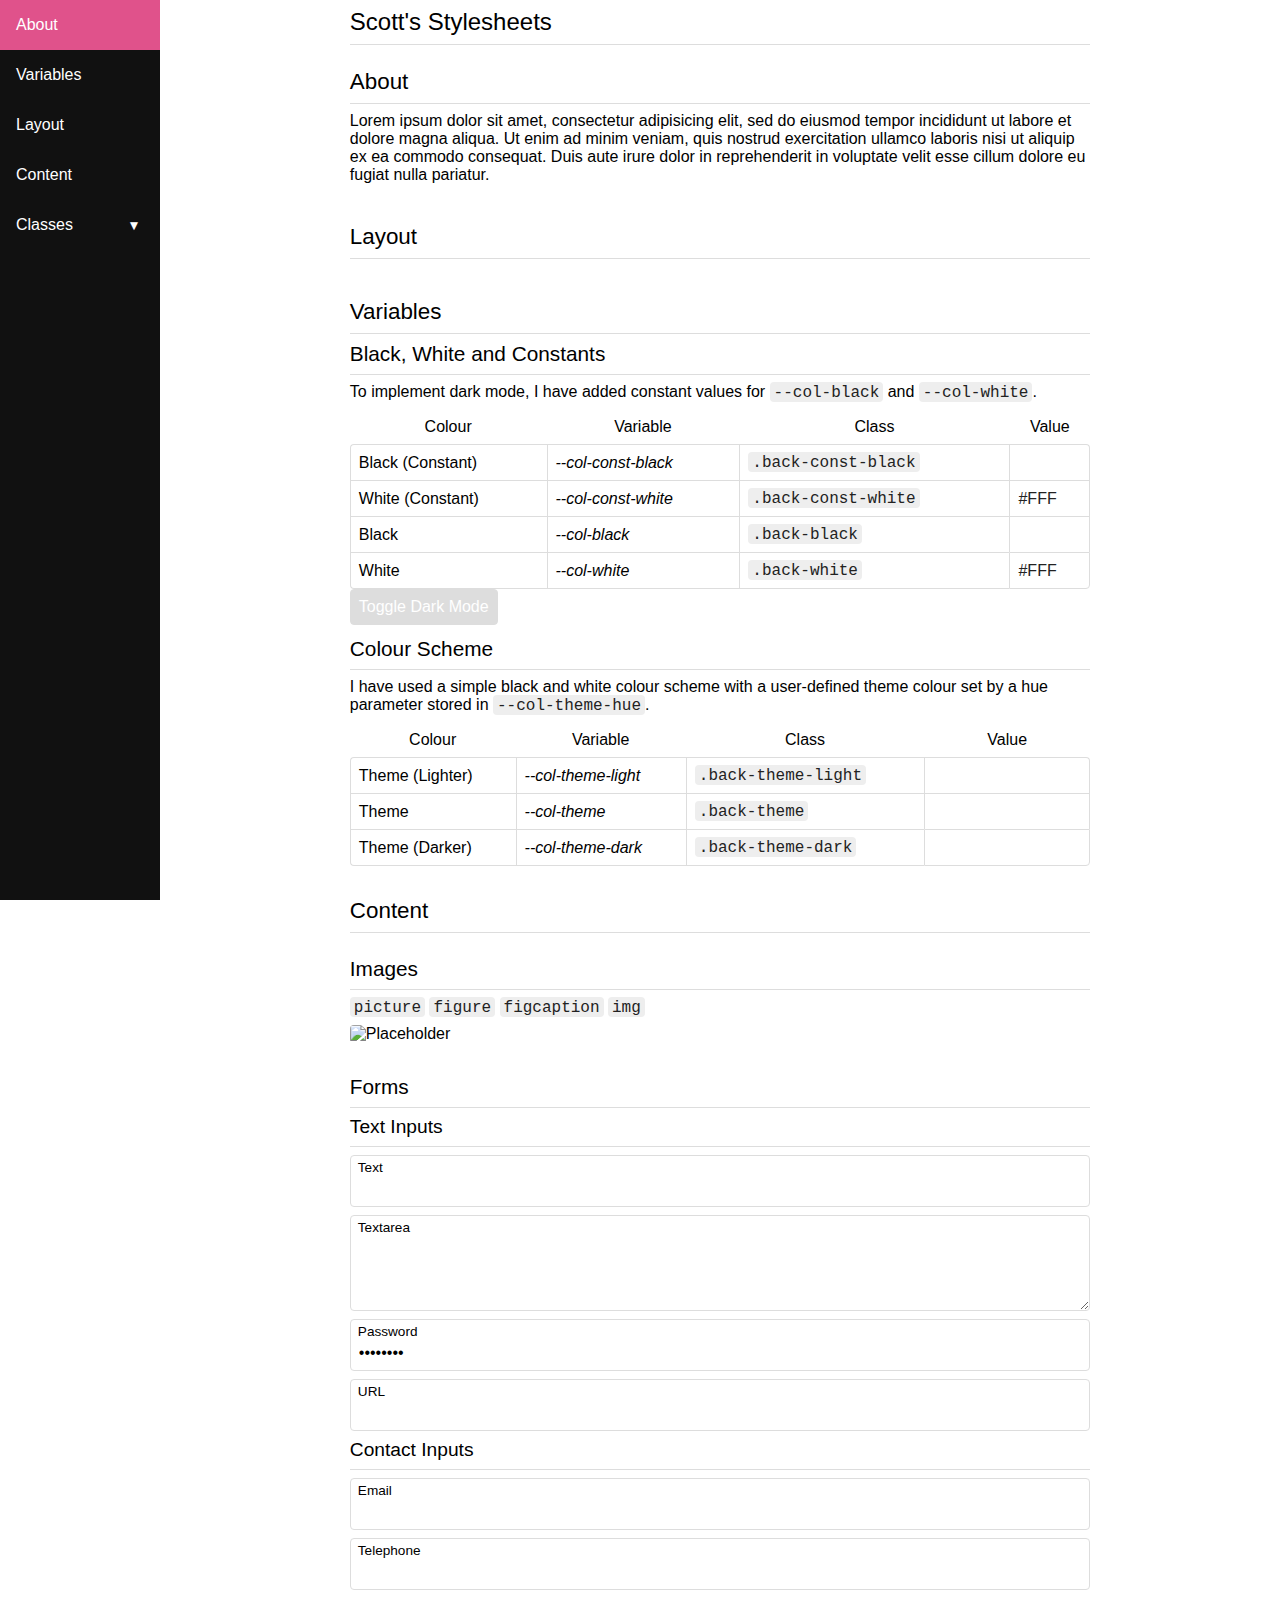
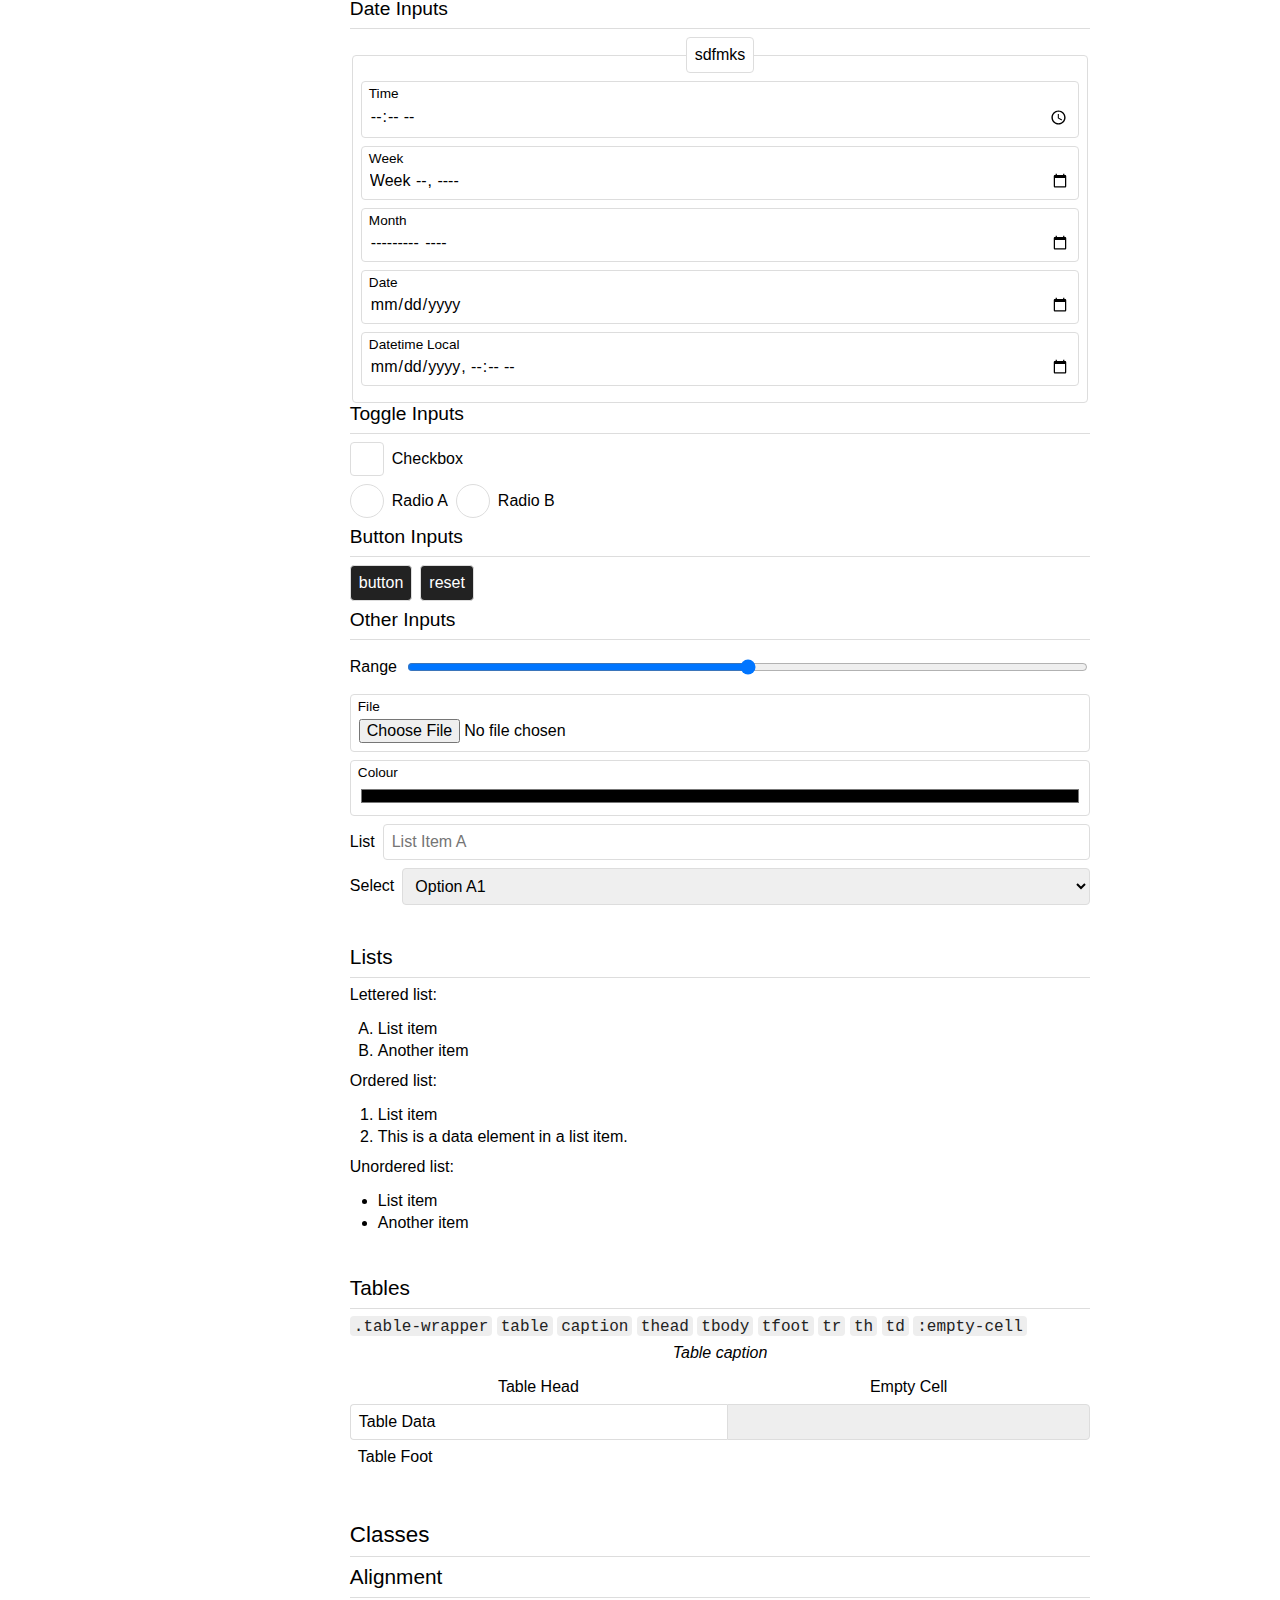
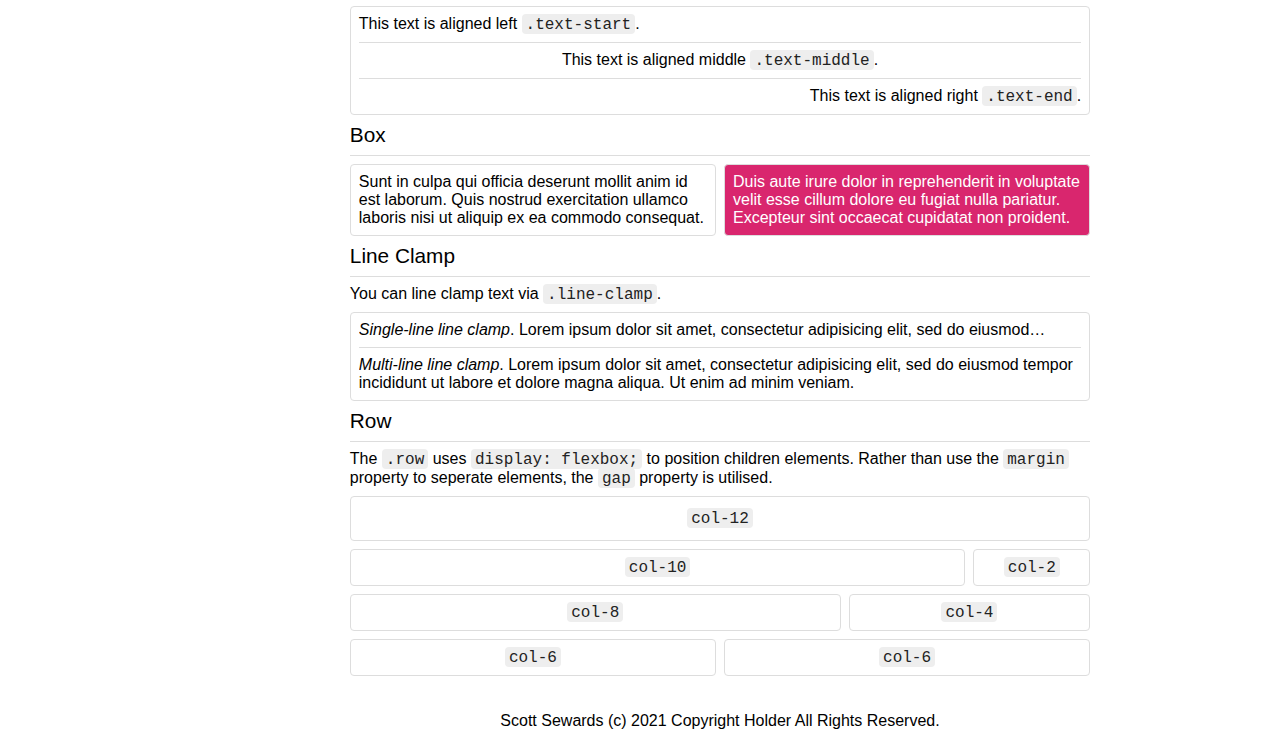
==== commit 99580efd: "Update 1.1 Containers and Breakpoints" ====
--- a/index.html
+++ b/index.html
@@ -13,11 +13,13 @@
   <script type="text/javascript" src="js/ss-functions.js"></script>
   <script type="text/javascript">
   window.onload = function() {
-    initScottsFunctions();
-    $("[name='toggle-dark-mode']").addEventListener("click", () => $("html").classList.toggle("dark"));
-    var themeColourHue = getCookie("themeColourHue");
-    if(themeColourHue !== null) document.documentElement.style.setProperty("--col-theme-hue", themeColourHue);
+    //initScottsFunctions();
+    //$("[name='toggle-dark-mode']").addEventListener("click", () => $("html").classList.toggle("dark"));
+    //var themeColourHue = getCookie("themeColourHue");
+    //if(themeColourHue !== null) document.documentElement.style.setProperty("--col-theme-hue", themeColourHue);
+    addDropDownButtons();
   };
+  /*
   var hue = getComputedStyle(document.documentElement).getPropertyValue('--col-theme-hue');
   setInterval(function() {
     hue = hue >= 359 ? 0 : parseInt(hue) + 1;
@@ -25,6 +27,7 @@
     document.documentElement.style.setProperty('--col-theme-hue', hue + '');
     setCookie('themeColourHue', hue);
   }, 2000);
+  */
   </script>
 </head>
 <body class="background-white">
@@ -34,7 +37,7 @@
     <a href="#layout">Layout</a>
     <a href="#content">Content</a>
     <div class="drop-down">
-      <div class="drop-down-outside">
+      <div class="drop-down-inside">
         <a href="#alignment-classes">Alignment</a>
         <a href="#box-class">Box</a>
         <a href="#line-clamp-classes">Line Clamp</a>
@@ -43,7 +46,7 @@
       <a class="drop-down-button">Classes</a>
     </div>
   </side-nav>
-  <main>
+  <main class="container">
     <header>
       <h1>Scott's Stylesheets</h1>
     </header>
@@ -95,7 +98,7 @@
             </tr>
           </tbody>
         </table>
-        <button class="mb-3" type="button" name="toggle-dark-mode">Toggle Dark Mode</button>
+        <button class="mb-3" type="button" name="toggle-dark-mode" disabled>Toggle Dark Mode</button>
         <h3>Colour Scheme</h3>
         <p>I have used a simple black and white colour scheme with a user-defined theme colour set by a hue parameter stored in <code>--col-theme-hue</code>.</p>
         <table>
@@ -177,26 +180,29 @@
           </div>
           <h4>Date Inputs</h4>
           <div id="date-inputs">
-            <div class="floating-label mb-2">
-              <label for="time-input">Time</label>
-              <input id="time-input" type="time" name="time">
-            </div>
-            <div class="floating-label mb-2">
-              <label for="week-input">Week</label>
-              <input id="week-input" type="week" name="week">
-            </div>
-            <div class="floating-label mb-2">
-              <label for="month-input">Month</label>
-              <input id="month-input" type="month" name="month">
-            </div>
-            <div class="floating-label mb-2">
-              <label for="date-input">Date</label>
-              <input id="date-input" type="date" name="date">
-            </div>
-            <div class="floating-label mb-2">
-              <label for="datetime-local-input">Datetime Local</label>
-              <input id="datetime-local-input" type="datetime-local" name="datetime-local">
-            </div>
+            <fieldset>
+              <legend>sdfmks</legend>
+              <div class="floating-label mb-2">
+                <label for="time-input">Time</label>
+                <input id="time-input" type="time" name="time">
+              </div>
+              <div class="floating-label mb-2">
+                <label for="week-input">Week</label>
+                <input id="week-input" type="week" name="week">
+              </div>
+              <div class="floating-label mb-2">
+                <label for="month-input">Month</label>
+                <input id="month-input" type="month" name="month">
+              </div>
+              <div class="floating-label mb-2">
+                <label for="date-input">Date</label>
+                <input id="date-input" type="date" name="date">
+              </div>
+              <div class="floating-label mb-2">
+                <label for="datetime-local-input">Datetime Local</label>
+                <input id="datetime-local-input" type="datetime-local" name="datetime-local">
+              </div>
+            </fieldset>
           </div>
           <h4>Toggle Inputs</h4>
           <div id="toggle-inputs">
@@ -326,7 +332,7 @@
           <div class="box">
             <p>Sunt in culpa qui officia deserunt mollit anim id est laborum. Quis nostrud exercitation ullamco laboris nisi ut aliquip ex ea commodo consequat.</p>
           </div>
-          <div class="box background-theme color-white">
+          <div class="box background-theme text-white">
             <p>Duis aute irure dolor in reprehenderit in voluptate velit esse cillum dolore eu fugiat nulla pariatur. Excepteur sint occaecat cupidatat non proident.</p>
           </div>
         </div>
@@ -343,7 +349,7 @@
       <article id="row-classes">
         <h3>Row</h3>
         <p>The <code>.row</code> uses <code>display: flexbox;</code> to position children elements. Rather than use the <code>margin</code> property to seperate elements, the <code>gap</code> property is utilised.</p>
-        <div class="row-fix">
+        <div class="row">
           <div class="col-12">
             <div class="p-3 b-1 mb-2 text-middle">
               <code>col-12</code>
@@ -371,5 +377,8 @@
       </article>
     </section>
   </main>
+  <footer>
+    <p class="text-middle py-1">Scott Sewards (c) 2021 Copyright Holder All Rights Reserved.</p>
+  </footer>
 </body>
 </html>
--- a/css/variables.css
+++ b/css/variables.css
@@ -1,30 +1,17 @@
-/*variables.css HANDLES VARIABLES, PREFERENCES AND SETTINGS*/
 :root {
   /* CONSTANTS */
-  --col-const-black: #333;
+  --col-const-black: #222;
   --col-const-white: #FFF;
-
   /* THEME */
-  --col-black: var(--col-const-black);
-  --col-white: var(--col-const-white);
-  --col-theme-hue: 200; /* DEFAULT = 336 */
+  --col-theme-hue: 336; /* DEFAULT = 336 */
   --col-theme-light: hsl(var(--col-theme-hue), 70%, 60%);
   --col-theme: hsl(var(--col-theme-hue), 70%, 50%);
   --col-theme-dark: hsl(var(--col-theme-hue), 70%, 40%);
-
-  /* FONT */
-  --font-family-header: "Segoe UI", Segoe, Tahoma, Geneva, sans-serif;
-  --font-family-header-weight: 500;
-  --font-family-content: "Segoe UI", Segoe, Tahoma, Geneva, sans-serif;
-  --font-family-code: "Courier New";
-  --font-size: 16px;
-  --font-size-script: 70%;
-  --font-size-code: 100%;
-
   /* MISC */
+  --col-black: var(--col-const-black);
+  --col-white: var(--col-const-white);
   --col-alert: #FF6666;
   --col-code: #EEE;
-  --col-footer: none;
   --col-nav: #111;
   --col-border: #DDD;
   --col-border-hover: var(--col-theme);
@@ -40,48 +27,51 @@
   --col-marked: var(--col-theme);
   --col-success: #6BD976;
   --col-error: #FF6666;
-
-  /* POSITIVE SPACING */
-  --space-1: 1rem;
-  --space-2: 0.75rem;
-  --space-3: 0.5rem;
-  --space-4: 0.25rem;
-  /* NEGATIVE SPACING */
-  --space--1: -1rem;
-  --space--2: -0.75rem;
-  --space--3: -0.5rem;
-  --space--4: -0.25rem;
-
+  /* FONT */
+  --font-family-header: "Segoe UI", Segoe, Tahoma, Geneva, sans-serif;
+  --font-family-header-weight: 500;
+  --font-family-content: "Segoe UI", Segoe, Tahoma, Geneva, sans-serif;
+  --font-family-code: "Courier New";
+  --font-size: 16px;
+  --font-size-script: 70%;
+  --font-size-code: 100%;
   /* BOX */
-  --border: var(--border-width) solid var(--col-border);
+  --border: 1px solid var(--col-border);
   --border-radius: 4px;
-  --outline: 2px solid red;
-  --outline-offset: var(--space-4);
-  --scroll-offset: var(--space-1); /* SET TO --margin TOP TO SHOW ALL OF TARGET ELEMENT WITHOUT PREVIOUS SIBLING ELEMENT */
-
+  --outline: 1px solid var(--col-theme);
+  --outline-offset: 0.25rem;
+  --scroll-offset: -0.5rem;
+  /* OTHER */
   --show-side-nav: 1; /* BOOLEAN / 1 = YES / 0 = NO*/
   --side-nav-width: 10rem;
   --content-limit: 82ch;
   --at-duration: 0.1s; /* DEFAULT ANIMATION AND TRANSFORM DURATION*/
 }
 
-/* ADD .dark TO <html> TO CHANGE VARIABLES VALUES */
+/* ADD .dark TO <html> TO CHANGE VARIABLES VALUES
 .dark {
   --col-white: var(--col-const-black);
   --col-black: var(--col-const-white);
 }
+*/
 
 ::selection {
   background: var(--col-marked);
   color: var(--col-const-white);
 }
 
+/*
 ::-webkit-calendar-picker-indicator { filter: invert(1); }
 ::-webkit-outer-spin-button, ::-webkit-inner-spin-button { -webkit-appearance: none; }
-::-webkit-scrollbar { width: var(--space-1); }
-::-webkit-scrollbar-track { background: var(--col-nav); }
-::-webkit-scrollbar-thumb { background: var(--col-white); }
-::-webkit-scrollbar-thumb:hover { background: var(--col-theme); }
+*/
+::-webkit-scrollbar { width: 1rem; }
+::-webkit-scrollbar-track { background: none; }
+::-webkit-scrollbar-thumb {
+  background: var(--col-theme-light);
+  border: 0.25rem solid white;
+  border-radius: 999px;
+}
+::-webkit-scrollbar-thumb:hover { background: var(--col-theme-dark); }
 
 /* PREFERENCES */
 @supports(prefers-color-scheme: dark) {
@@ -93,13 +83,11 @@
   }
 }
 
-@media(prefers-reduced-data: reduce) {
-
-}
-
-@media(prefers-reduced-motion: reduce) {
-  * {
-    animation: none !important;
-    transition: none !important;
+@supports(prefers-reduced-motion: reduce) {
+  @media(prefers-reduced-motion: reduce) {
+    * {
+      animation: none !important;
+      transition: none !important;
+    }
   }
 }
--- a/css/layout.css
+++ b/css/layout.css
@@ -8,7 +8,8 @@
   margin-left: calc(var(--show-side-nav) * var(--side-nav-width));
 }
 nav, side-nav {
-  background-color: inherit;
+  background-color: var(--col-nav);
+  color: white;
   font-family: var(--font-family-heading);
   z-index: 1;
   position: relative;
@@ -19,7 +20,7 @@
 :is(nav, side-nav) :is(p, a) {
   color: inherit;
   display: block;
-  padding: var(--space-1);
+  padding: 1rem;
   margin: 0;
   text-decoration: none;
   white-space: nowrap;
@@ -30,16 +31,16 @@
   top: 0;
   left: 0;
   height: 100%;
-  width: var(--side-nav-width) !important;
+  width: var(--side-nav-width);
 }
 side-nav::after {
   content: "👁"; /*U+1F441*/
   opacity: 0.2;
+  background: var(--col-nav);
   position: absolute;
-  background: var(--col-nav);
-  bottom: var(--space-1);
+  bottom: 1rem;
   left: var(--side-nav-width);
-  padding: var(--space-1);
+  padding: 1rem;
 }
 side-nav:hover::after { opacity: 1; }
 @media(max-width: 40rem) {
@@ -51,22 +52,7 @@
   nav { flex-direction: row; }
   side-nav::after { display: none; }
 }
-main {
-  padding: var(--space-1);
-  margin: auto;
-  width: 100%;
-  max-width: var(--content-limit);
-}
-footer {
-  background: var(--col-footer);
+main, footer {
   display: block;
-  padding: 1px var(--space-1);
-  margin: var(--margin);
-  margin-bottom: 0;
   width: 100%;
 }
-#footer-wrapper {
-  padding: 0 var(--space-1);
-  margin: auto;
-  max-width: var(--content-limit);
-}
--- a/css/content.css
+++ b/css/content.css
@@ -1,52 +1,30 @@
+/*
 embed { }
-
-iframe {
-  display: block;
-  border: 0;
-  margin: var(--margin);
-  width: 100%;
-}
-
 object { }
-
 param { }
-
-picture {
-  display: block;
-  margin: var(--margin);
-  width: 100%;
-}
-
 source { }
+*/
+
+iframe, picture, form {
+  display: block;
+  width: 100%;
+}
 
 /* FORMS */
-form {
-  color: var(--col-black);
-  padding: 0;
-  margin: 0 auto;
-  width: 100%;
-  max-width: 100%;
-}
-fieldset {
-  display: block;
-  padding: var(--space-1);
-  padding-top: 0;
+form { max-width: 100%; }
+fieldset, legend {
+  display: block;
+  padding: 0.5rem;
   border: var(--border);
-  min-width: 0;
-}
+  border-radius: var(--border-radius);
+}
+fieldset { min-width: 0; }
 legend {
-  display: block;
-  padding: var(--space-1);
   margin: auto;
-  margin-bottom: calc(var(--space-1) * -1);
   white-space: nowrap;
 }
-label {}
-output {}
-
+label, output { white-space: nowrap; }
 button, input, select, textarea {
-  background: var(--col-white);
-  color: var(--col-black);
   display: block;
   padding: 0.5rem;
   border: var(--border);
@@ -65,21 +43,23 @@
 }
 :is(button, input, select, textarea):not(:disabled):hover { border-color: var(--col-theme-light); }
 :is(button, input, select, textarea):not(:disabled):focus { border-color: var(--col-theme-dark); }
-:is(button, input, select, textarea):disabled, :is(input:not([type="button"], [type="checkbox"], [type="color"], [type="file"], [type="hidden"], [type="radio"], [type="range"], [type="reset"], [type="submit"]), textarea):read-only {
+:is(button, input, select, textarea):disabled, :is(input, textarea)[readonly] {
   cursor: not-allowed !important;
-  background: var(--col-fill);
+  background: var(--col-fill) !important;
 }
 :is(button, input[type="button"], input[type="reset"], input[type="submit"]):hover { background: var(--col-theme-light); }
 :is(button, input[type="button"], input[type="reset"], input[type="submit"]):active { background: var(--col-theme-dark); }
-input[type="checkbox"], input[type="radio"] {
-  cursor: pointer;
+/* TOGGLE INPUTS */
+input:is([type="checkbox"], [type="radio"]) {
   appearance: none;
   position: relative;
+  padding: 1rem;
   border: var(--border);
-  padding: 1rem;
-  margin-left: 0 !important;
+  margin: 0;
+  height: 2rem;
   width: 2rem;
 }
+input:is([type="checkbox"], [type="color"], [type="radio"]:not(:checked)) { cursor: pointer; }
 input[type="checkbox"]:checked::after, input[type="radio"]:checked::after {
   position: absolute;
   content: "✓";
@@ -87,28 +67,20 @@
   left: 50%;
   transform: translate(-50%, -50%);
 }
-input[type="date"] { padding-right: 0; }
-input[type="radio"] {
-  background: var(--col-white);
-  border-radius: 100%;
-}
-input[type="radio"]:not(:checked) { cursor: pointer; }
+input[type="radio"] { border-radius: 100%; }
+/* DATE INPUTS */
+/* input::-webkit-calendar-picker-indicator { filter: invert(0.8); } */
+/* OTHER INPUTS*/
 input[type="color"] {
-  cursor: pointer;
-  padding: var(--space-2);
+  background-color: inherit;
   height: 3rem;
 }
-input[type="color"]:matches(::-webkit-color-swatch-wrapper, ::-webkit-color-swatch) { border: 0; }
-input[type="date"], input[type="datetime-local"] { text-transform: uppercase; }
 input[type="range"]::-webkit-slider-thumb { cursor: pointer; }
-
-optgroup { }
+/* optgroup { } */
 option:empty { display: none; }
 option:hover { background: var(--col-theme); }
 datalist { display: none; }
-
-select { }
-
+/* select { } */
 textarea {
   resize: vertical;
   min-height: 6rem;
@@ -117,25 +89,13 @@
 }
 
 /* MEDIA */
-area { }
+/* area { } */
 
 audio {
-  user-select: none;
-  display: block;
-  margin: var(--margin);
-  width: 100%;
-}
-
-canvas {
-  background: var(--col-black);
-  display: block;
-  margin: var(--margin);
-}
-
-figure {
-  display: block;
-  margin: var(--margin);
-}
+  display: block;
+  width: 100%;
+}
+canvas, figure { display: block; }
 figure img {
   height: auto;
   max-height: 12rem;
@@ -144,54 +104,31 @@
 }
 figcaption {
   display: block;
-  padding: var(--space-3);
+  padding: 0.5rem;
   text-align: center;
 }
-img {
-  user-select: none;
-  display: block;
-  border-radius: var(--border-radius);
+img, video {
+  display: block;
   margin: auto;
-  margin-bottom: 0.5rem;
-  width: 100%;
-}
-
+  width: 100%;
+}
+img { border-radius: var(--border-radius); }
+/*
 map { }
-
-svg {
-  display: block;
-  margin: auto;
-}
+svg { }
 g { }
-
 track { }
-
-video {
-  user-select: none;
-  display: block;
-  margin: auto;
-  margin-bottom: 0.5rem;
-  width: 100%;
-}
+*/
 
 /* SECTIONS */
-address {
-  margin-bottom: 0.5rem;
-  width: 100%;
-}
-
-article, section {
-  display: block;
-  margin: 0;
-  width: 100%;
-}
-
-aside { display: block; }
-
-footer { }
-
+address { width: 100%; }
+
+article, section, aside, footer { display: block; }
+
+/*
 header { }
 hgroup { }
+*/
 h1, h2, h2, h3, h4, h5, h6, .h1, .h2, .h3, .h4, .h5, .h6 {
   padding-bottom: 0.5rem;
   border-bottom: 1px solid var(--col-border);
@@ -208,22 +145,23 @@
 h5, .h5 { font-size: 110%; }
 h6, .h6 { font-size: 100%; }
 
-nav, side-nav {  }
+/* nav, side-nav { } */
 
 /* TABLES */
 table {
   border-collapse: separate;
   border-spacing: 0;
-  margin: var(--margin);
   width: 100%;
 }
 caption {
-  margin-bottom: var(--space-2);
+  margin-bottom: 0.5rem;
   font-style: italic;
 }
+/*
 colgroup { }
 col { }
 thead { }
+*/
 tbody tr:first-child td:first-child { border-top-left-radius: var(--border-radius); }
 tbody tr:first-child td:last-child { border-top-right-radius: var(--border-radius); }
 tbody tr:last-child td:first-child { border-bottom-left-radius: var(--border-radius); }
@@ -237,184 +175,127 @@
   text-align: center;
   white-space: nowrap;
 }
-th, td { padding: var(--space-3); }
-td:has(input) { padding: 0; }
-td input {
-  background: none;
-  padding: 0.75rem !important;
-  border: 0;
-  border-radius: 0;
-  margin: 0;
-  min-width: 0%;
-  width: 100%;
-}
+th, td { padding: 0.5rem; }
 
 /* TEXT */
 a {
   color: var(--col-link);
   outline: 0;
 }
-a:focus-within {
-  background: none !important;
-  outline: var(--space-4) !important;
-}
+a:focus-within { outline: 0.5rem; }
 a:focus-visible { background-color: var(--col-marked); }
-
 abbr, acronym {
   cursor: help;
   text-decoration: underline dotted;
 }
-
 blockquote, cite, q {
   display: block;
-  margin: var(--margin);
-  width: 100%;
+  width: 80%;
   font-style: italic;
   text-align: center;
 }
 :matches(blockquote, cite, q)::before { content: open-quote; }
 :matches(blockquote, cite, q)::after { content: close-quote; }
-
-code {
+code, kbd {
   background: var(--col-code);
-  color: var(--col-text-code);
-  padding: 1px var(--space-3) 0px var(--space-4);
-  border-radius: var(--border-radius);
+  color: var(--col-black);
   font-family: var(--font-family-code);
   font-size: var(--font-size-code);
+  padding: 0.1rem 0.25rem 0 0.25rem;
+}
+code {
+  border-radius: var(--border-radius);
   tab-size: 4;
   white-space: pre;
 }
-
-data { }
-
-del {
-  background: var(--col-deleted);
-  text-decoration: none;
-}
+/* data { } */
+del, ins { text-decoration: none; }
+del { background: var(--col-deleted); }
 del::before { content: "[deletion start] "; }
 del::after { content: " [deletion end]"; }
-
-details { }
-
+/* details { } */
 dialog {
-  background: var(--col-black);
-  color: var(--col-white);
-  position: static;
-  display: block;
-  padding: var(--space-1);
-  border: 0;
-  margin: auto;
-}
-
+  background-color: white;
+  position: fixed;
+  top: 50%;
+  left: 50%;
+  display: block;
+  padding: 0.5rem;
+  border: var(--border);
+  margin: 0;
+  transform: translate(-50%, -50%);
+}
+/*
 dl > dt { font-weight: bold; }
-dl > dd { margin: 0 0 var(--space-1) var(--space-2); }
-
+dl > dd { margin: 0 0 1rem 0.5rem; }
+*/
 em, i { font-style: italic; }
-
 hr {
   border: 0;
   border-top: var(--border);
   margin: 0.5rem 0;
   width: 100%;
 }
-
-ins {
-  background: var(--col-inserted);
-  text-decoration: none;
-}
+ins { background: var(--col-inserted); }
 ins::before { content: "[insertion start] "; }
 ins::after { content: " [insertion end]"; }
-
 kbd {
-  font-family: "Courier New";
-  font-size: var(--font-size-code);
+  cursor: default;
+  display: inline;
+  border-radius: 3px;
+  box-shadow: 0 2px 0 0 rgba(200, 200, 200, 50%);
+}
+kbd:hover { background-color: rgba(200, 200, 200, 50%); }
+mark { background: var(--col-marked); }
+mark::before { content: "[highlight start] "; }
+mark::after { content: " [highlight end]"; }
+
+meter, progress {
+  display: block;
+  width: 100%;
+}
+meter { height: 2rem; }
+meter::-webkit-meter-bar {
   background: var(--col-black);
-  color: var(--col-white);
-  display: inline;
-  padding: 1px var(--space-4);
-  border-radius: 1px;
-  box-shadow: 0 2px 0 0 var(--col-theme);
-}
-
-mark {
-  background: var(--col-marked);
-  &::before { content: "[highlight start] "; }
-  &::after { content: " [highlight end]"; }
-}
-
-meter, progress {
-  display: block;
-  margin: var(--margin);
-  width: 100%;
-}
-meter {
-  height: 2rem;
-  &::-webkit-meter-bar {
-    background: var(--col-black);
-    border: 0;
-  }
-  &::-webkit-meter-optimum-value { background: var(--col-theme); }
-}
-progress {
-  appearance: none;
-  &::-webkit-progress-bar { background: var(--col-black); }
-  &::-webkit-progress-value { background: var(--col-theme); }
-}
-
+  border: 0;
+}
+meter::-webkit-meter-optimum-value { background: var(--col-theme); }
+progress { appearance: none; }
+progress::-webkit-progress-bar { background: var(--col-black); }
+progress::-webkit-progress-value { background: var(--col-theme); }
 ol, ul {
   padding-left: 1.75rem;
   margin-bottom: 0.5rem;
   width: 100%;
 }
-:matches(ol, ul) :matches(ol, ul) { margin-bottom: 0; }
+:is(ol, ul) :is(ol, ul) { margin-bottom: 0; }
 li + li { padding: 0.25rem 0; }
-
 p {
   margin-top: 0;
   margin-bottom: 0.5rem;
   width: 100%;
 }
-
 pre { display: block; }
-
 progress { cursor: progress; }
-
-s, .strike {
-  text-decoration: line-through;
-  &:hover { text-decoration: none; }
-}
-
+s, .strike { text-decoration: line-through; }
+:is(s, .strike):hover { text-decoration: none; }
+/*
 samp { }
-
 summary { }
-
-sub, .sub {
-  font-size: var(--font-size-script);
-  vertical-align: sub;
-}
-sup, .sup {
-  font-size: var(--font-size-script);
-  vertical-align: super;
-}
-
+*/
+sub, .sub, sup, .sup { font-size: var(--font-size-script); }
+sub, .sub { vertical-align: sub; }
+sup, .sup { vertical-align: super; }
 time { font-weight: bold; }
-
 var { font-style: italic; }
 
-///////////
-// OTHER //
-///////////
+/* OTHER */
 canvas { }
-
 menu { }
-
-noscript { }
-
-script { display: none; }
-
 slot { }
 
-template { }
+/* NO STYLES
+input[type="hidden"], noscript, script, template
+*/
 
 /* OBSOLETE AND DEPRECATED ELEMENTS, DO NOT USE THESE: acronym, applet, basefont, bgsound, big, blink, center, command, content, dir, element, font, frame, frameset, iamge, isindex, keygen, listing, marquee, menuitem, multicol, nextid, nobr, noembed, noframes, plaintext, shadow, spacer, strike, tt, xmp */
--- a/css/classes.css
+++ b/css/classes.css
@@ -12,6 +12,14 @@
 .display-table, .table, .show-table { display: table; }
 
 /* STRUCTURE */
+.container, .container-full {
+  padding: 0.5rem;
+  width: 100%;
+}
+.container {
+  margin: auto;
+  max-width: 85ch;
+}
 .box {
   display: block;
   padding: 0.5rem;
@@ -21,19 +29,14 @@
   margin-bottom: 0.5rem;
   width: 100%;
 }
-
 /* ROW AND COLUMNS*/
-.row, .row-fix {
+.row {
   display: flex;
   flex-direction: row;
   flex-wrap: wrap;
-}
-.row-fix {
   margin-left: -0.25rem;
-  margin-right: -0.5rem;
-  width: calc(100% + 0.5rem);
-}
-
+  margin-right: -0.25rem;
+}
 [class*="col-"] { padding: 0 0.25rem; }
 .col-1 { width: 8.333333333333333%; }
 .col-2 { width: 16.66666666666667%; }
@@ -47,8 +50,7 @@
 .col-10 { width: 83.33333333333333%; }
 .col-11 { width: 91.66666666666666%; }
 .col-12 { width: 100%; }
-
-@media(min-width: 500px) {
+@media(min-width: 300px) {
   .xs_col-1 { width: 8.333333333333333%; }
   .xs_col-2 { width: 16.66666666666667%; }
   .xs_col-3 { width: 25%; }
@@ -62,8 +64,7 @@
   .xs_col-11 { width: 91.66666666666666%; }
   .xs_col-12 { width: 100%; }
 }
-
-@media(min-width: 750px) {
+@media(min-width: 600px) {
   .sm_col-1 { width: 8.333333333333333%; }
   .sm_col-2 { width: 16.66666666666667%; }
   .sm_col-3 { width: 25%; }
@@ -77,8 +78,7 @@
   .sm_col-11 { width: 91.66666666666666%; }
   .sm_col-12 { width: 100%; }
 }
-
-@media(min-width: 1000px) {
+@media(min-width: 900px) {
   .md_col-1 { width: 8.333333333333333%; }
   .md_col-2 { width: 16.66666666666667%; }
   .md_col-3 { width: 25%; }
@@ -92,8 +92,7 @@
   .md_col-11 { width: 91.66666666666666%; }
   .md_col-12 { width: 100%; }
 }
-
-@media(min-width: 1250px) {
+@media(min-width: 1200px) {
   .lg_col-1 { width: 8.333333333333333%; }
   .lg_col-2 { width: 16.66666666666667%; }
   .lg_col-3 { width: 25%; }
@@ -107,7 +106,6 @@
   .lg_col-11 { width: 91.66666666666666%; }
   .lg_col-12 { width: 100%; }
 }
-
 @media(min-width: 1500px) {
   .xl_col-1 { width: 8.333333333333333%; }
   .xl_col-2 { width: 16.66666666666667%; }
@@ -122,7 +120,6 @@
   .xl_col-11 { width: 91.66666666666666%; }
   .xl_col-12 { width: 100%; }
 }
-
 /* LINE CLAMP */
 .line-clamp-1, .line-clamp-2, .line-clamp-3, .line-clamp-4, .line-clamp-5 {
   overflow: hidden;
@@ -134,51 +131,47 @@
 .line-clamp-3 { -webkit-line-clamp: 3; }
 .line-clamp-4 { -webkit-line-clamp: 4; }
 .line-clamp-5 { -webkit-line-clamp: 5; }
-
-/* COLOURS */
-.background-const-black { background: var(--col-const-black); }
-.background-const-white { background: var(--col-const-white); }
-.background-black { background: var(--col-black); }
-.background-white { background: var(--col-white); }
-.background-theme-light { background: var(--col-theme-light); }
-.background-theme { background: var(--col-theme); }
-.background-theme-dark { background: var(--col-theme-dark); }
-.background-fill { background: var(--col-border); }
-.background-none { background: none; }
-
-.color-const-black { color: var(--col-const-black); }
-.color-const-white { color: var(--col-const-white); }
-.color-black { color: var(--col-black); }
-.color-white { color: var(--col-white); }
-
+/* COLOURS - BACKGROUND */
+.background-const-black { background-color: var(--col-const-black); }
+.background-const-white { background-color: var(--col-const-white); }
+.background-black { background-color: var(--col-black); }
+.background-white { background-color: var(--col-white); }
+.background-theme-light { background-color: var(--col-theme-light); }
+.background-theme { background-color: var(--col-theme); }
+.background-theme-dark { background-color: var(--col-theme-dark); }
+.background-none { background-color: none; }
+/* COLOURS - TEXT */
+.text-const-black { color: var(--col-const-black); }
+.text-const-white { color: var(--col-const-white); }
+.text-black { color: var(--col-black); }
+.text-white { color: var(--col-white); }
+.text-theme-light { color: var(--col-theme-light); }
+.text-theme { color: var(--col-theme); }
+.text-theme-dark { color: var(--col-theme-dark); }
 /* FONT WEIGHT */
 .font-weight-inherit { font-weight: inherit; }
 .font-weight-lighter { font-weight: lighter; }
 .font-weight-normal { font-weight: normal; }
 .font-weight-bold { font-weight: bold; }
 .font-weight-bolder { font-weight: bolder; }
-
 /* POSITION */
 .position-absolute { position: absolute; }
 .position-fixed { position: fixed; }
 .position-relative { position: relative; }
 .position-static { position: static; }
 .position-sticky { position: sticky; }
-
 /* FLEX ALIGNMENT */
+.justify-content-start { justify-content: flex-start; }
+.justify-content-middle { justify-content: center; }
+.justify-content-end { justify-content: flex-end; }
 .align-items-start { align-items: flex-start; }
 .align-items-middle { align-items: center; }
 .align-items-end { align-items: flex-end; }
-.justify-content-start { justify-content: flex-start; }
-.justify-content-middle { justify-content: center; }
-.justify-content-end { justify-content: flex-end; }
-
 /* TEXT ALIGNMENT */
 .text-start { text-align: left; }
 .text-middle { text-align: center; }
 .text-end { text-align: right; }
 .text-justify { text-align: justify; }
-
 /* PADDING */
 .p-0, .pt-0, .py-0 { padding-top: 0; }
 .p-0, .pr-0, .px-0 { padding-right: 0; }
@@ -200,7 +193,7 @@
 .p-4, .pr-4, .px-4 { padding-right: 1rem; }
 .p-4, .pb-4, .py-4 { padding-bottom: 1rem; }
 .p-4, .pl-4, .px-4 { padding-left: 1rem; }
-@media(min-width: 500px) {
+@media(min-width: 300px) {
   .xs_p-0, .xs_pt-0, .xs_py-0 { padding-top: 0; }
   .xs_p-0, .xs_pr-0, .xs_px-0 { padding-right: 0; }
   .xs_p-0, .xs_pb-0, .xs_py-0 { padding-bottom: 0; }
@@ -222,7 +215,7 @@
   .xs_p-4, .xs_pb-4, .xs_py-4 { padding-bottom: 1rem; }
   .xs_p-4, .xs_pl-4, .xs_px-4 { padding-left: 1rem; }
 }
-@media(min-width: 750px) {
+@media(min-width: 600px) {
   .sm_p-0, .sm_pt-0, .sm_py-0 { padding-top: 0; }
   .sm_p-0, .sm_pr-0, .sm_px-0 { padding-right: 0; }
   .sm_p-0, .sm_pb-0, .sm_py-0 { padding-bottom: 0; }
@@ -244,7 +237,7 @@
   .sm_p-4, .sm_pb-4, .sm_py-4 { padding-bottom: 1rem; }
   .sm_p-4, .sm_pl-4, .sm_px-4 { padding-left: 1rem; }
 }
-@media(min-width: 1000px) {
+@media(min-width: 900px) {
   .md_p-0, .md_pt-0, .md_py-0 { padding-top: 0; }
   .md_p-0, .md_pr-0, .md_px-0 { padding-right: 0; }
   .md_p-0, .md_pb-0, .md_py-0 { padding-bottom: 0; }
@@ -266,7 +259,7 @@
   .md_p-4, .md_pb-4, .md_py-4 { padding-bottom: 1rem; }
   .md_p-4, .md_pl-4, .md_px-4 { padding-left: 1rem; }
 }
-@media(min-width: 1250px) {
+@media(min-width: 1200px) {
   .lg_p-0, .lg_pt-0, .lg_py-0 { padding-top: 0; }
   .lg_p-0, .lg_pr-0, .lg_px-0 { padding-right: 0; }
   .lg_p-0, .lg_pb-0, .lg_py-0 { padding-bottom: 0; }
@@ -310,7 +303,6 @@
   .xl_p-4, .xl_pb-4, .xl_py-4 { padding-bottom: 1rem; }
   .xl_p-4, .xl_pl-4, .xl_px-4 { padding-left: 1rem; }
 }
-
 /* BORDER */
 .b-none, .b-0, .b-1, .b-2 {
   border-style: solid;
@@ -320,8 +312,6 @@
 .b-none { border: none; }
 .b-0 { border-width: 0; }
 .b-1 { border-width: 1px; }
-.b-2 { border-width: 2px; }
-
 /* MARGIN */
 .m-a, .mt-a, .my-a { margin-top: auto; }
 .m-a, .mr-a, .mx-a { margin-right: auto; }
@@ -347,7 +337,7 @@
 .m-4, .mr-4, .mx-4 { margin-right: 1rem; }
 .m-4, .mb-4, .my-4 { margin-bottom: 1rem; }
 .m-4, .ml-4, .mx-4 { margin-left: 1rem; }
-@media(min-width: 1000px) {
+@media(min-width: 300px) {
   .xs_m-a, .xs_mt-a, .xs_my-a { margin-top: auto; }
   .xs_m-a, .xs_mr-a, .xs_mx-a { margin-right: auto; }
   .xs_m-a, .xs_mb-a, .xs_my-a { margin-bottom: auto; }
@@ -373,7 +363,7 @@
   .xs_m-4, .xs_mb-4, .xs_my-4 { margin-bottom: 1rem; }
   .xs_m-4, .xs_ml-4, .xs_mx-4 { margin-left: 1rem; }
 }
-@media(min-width: 500px) {
+@media(min-width: 600px) {
   .sm_m-a, .sm_mt-a, .sm_my-a { margin-top: auto; }
   .sm_m-a, .sm_mr-a, .sm_mx-a { margin-right: auto; }
   .sm_m-a, .sm_mb-a, .sm_my-a { margin-bottom: auto; }
@@ -399,7 +389,7 @@
   .sm_m-4, .sm_mb-4, .sm_my-4 { margin-bottom: 1rem; }
   .sm_m-4, .sm_ml-4, .sm_mx-4 { margin-left: 1rem; }
 }
-@media(min-width: 750px) {
+@media(min-width: 900px) {
   .md_m-a, .md_mt-a, .md_my-a { margin-top: auto; }
   .md_m-a, .md_mr-a, .md_mx-a { margin-right: auto; }
   .md_m-a, .md_mb-a, .md_my-a { margin-bottom: auto; }
@@ -425,7 +415,7 @@
   .md_m-4, .md_mb-4, .md_my-4 { margin-bottom: 1rem; }
   .md_m-4, .md_ml-4, .md_mx-4 { margin-left: 1rem; }
 }
-@media(min-width: 1250px) {
+@media(min-width: 1200px) {
   .lg_m-a, .lg_mt-a, .lg_my-a { margin-top: auto; }
   .lg_m-a, .lg_mr-a, .lg_mx-a { margin-right: auto; }
   .lg_m-a, .lg_mb-a, .lg_my-a { margin-bottom: auto; }
@@ -477,35 +467,34 @@
   .xl_m-4, .xl_mb-4, .xl_my-4 { margin-bottom: 1rem; }
   .xl_m-4, .xl_ml-4, .xl_mx-4 { margin-left: 1rem; }
 }
-
 /* GAP  / INTENDED FOR FLEX */
 .g-0 { gap: 0; }
 .g-1 { gap: 0.25rem; }
 .g-2 { gap: 0.5rem; }
 .g-3 { gap: 0.75rem; }
 .g-4 { gap: 1rem; }
-@media(min-width: 1000px) {
+@media(min-width: 300px) {
   .xs_g-0 { gap: 0; }
   .xs_g-1 { gap: 0.25rem; }
   .xs_g-2 { gap: 0.5rem; }
   .xs_g-3 { gap: 0.75rem; }
   .xs_g-4 { gap: 1rem; }
 }
-@media(min-width: 500px) {
+@media(min-width: 600px) {
   .sm_g-0 { gap: 0; }
   .sm_g-1 { gap: 0.25rem; }
   .sm_g-2 { gap: 0.5rem; }
   .sm_g-3 { gap: 0.75rem; }
   .sm_g-4 { gap: 1rem; }
 }
-@media(min-width: 750px) {
+@media(min-width: 900px) {
   .md_g-0 { gap: 0; }
   .md_g-1 { gap: 0.25rem; }
   .md_g-2 { gap: 0.5rem; }
   .md_g-3 { gap: 0.75rem; }
   .md_g-4 { gap: 1rem; }
 }
-@media(min-width: 1250px) {
+@media(min-width: 1200px) {
   .lg_g-0 { gap: 0; }
   .lg_g-1 { gap: 0.25rem; }
   .lg_g-2 { gap: 0.5rem; }
@@ -519,12 +508,10 @@
   .xl_g-3 { gap: 0.75rem; }
   .xl_g-4 { gap: 1rem; }
 }
-
 /* LIST */
 .list-style-type-none > li { list-style-type: none; }
 .list-style-type-circle > li { list-style-type: circle; }
 .list-style-type-square > li { list-style-type: square; }
-
 /* INPUT CLASSES */
 .floating-label { position: relative; }
 .floating-label > :is(input, textarea) {
--- a/css/custom.css
+++ b/css/custom.css
@@ -1,22 +1,15 @@
 /* OVERRIDE STYLES IN OTHER SHEETS HERE TO PREVENT UNDOING CHANGES IN UPDATES */
 [id] { scroll-margin-top: var(--scroll-offset); }
 
+/* OVERWRITE VARIABLES VIA :root */
 :root { }
+
+main { padding: 1rem; }
 
 input[type="range"].colour-picker { background: -webkit-linear-gradient(left, #F00 0%, #FF0 16.66%, #0F0 33.33%, #0FF 50%, #00F 66.66%, #F0F 83.33%, #F00 100%); }
 
-::-webkit-scrollbar { width: var(--space-1); }
-::-webkit-scrollbar-track { background: none; }
-::-webkit-scrollbar-thumb {
-  background: var(--col-theme);
-  border: 0.25rem solid #fff;
-  border-radius: var(--border-radius);
-  border-radius: 999px;
-}
-::-webkit-scrollbar-thumb:hover { background: var(--col-theme-dark); }
-
 /* CUSTOM CLASSES */
-.bg-error { background-color: var(--col-error); }
+.background-error { background-color: var(--col-error); }
 .text-error { color: var(--col-error); }
 
 /* NAVIGATION - DROPDOWN*/
@@ -37,18 +30,17 @@
   position: absolute;
   top: 0;
   right: calc(var(--font-size) * 0.1);
-  padding: calc(var(--space-1) + (var(--font-size) * 0.1));
+  padding: calc(1rem + (var(--font-size) * 0.1));
   transition: transform 0.1s;
 }
-
-.drop-down.active > .drop-down-button::after { transform: rotateZ(180deg); }
+.drop-down.active > .drop-down-button::after { transform: rotateZ(60deg); }
 .drop-down-inside, .drop-down-outside {
   display: none;
   flex-direction: column;
   font-size: 85%;
   max-height: 100%;
 }
-.drop-down-inside > *, .drop-down-outside > * { background-color: rgba(200, 200, 200, 50%) }
+.drop-down-inside > *, .drop-down-outside > * { background-color: var(--col-nav); }
 .drop-down.active :is(.drop-down-inside, .drop-down-outside) { display: flex; }
 .drop-down-outside {
   position: absolute;
@@ -63,8 +55,12 @@
 side-nav .drop-down.active > .drop-down-outside + .drop-down-button::after { transform: rotateZ(-30deg); /*U+25B6*/ }
 
 /* DARK MODE / OVERRIDES variables.css's prefers-color-scheme */
-.dark {
-  --col-white: var(--col-const-black);
-  --col-black: var(--col-const-white);
+/* .dark-theme ::-webkit-calendar-picker-indicator { filter: invert(1); } */
+
+td > input {
+  padding: 0.5rem;
+  border: 0;
+  border-radius: 0;
+  margin: 0;
+  width: 100%;
 }
-/* .dark ::-webkit-calendar-picker-indicator { filter: invert(1); } */
